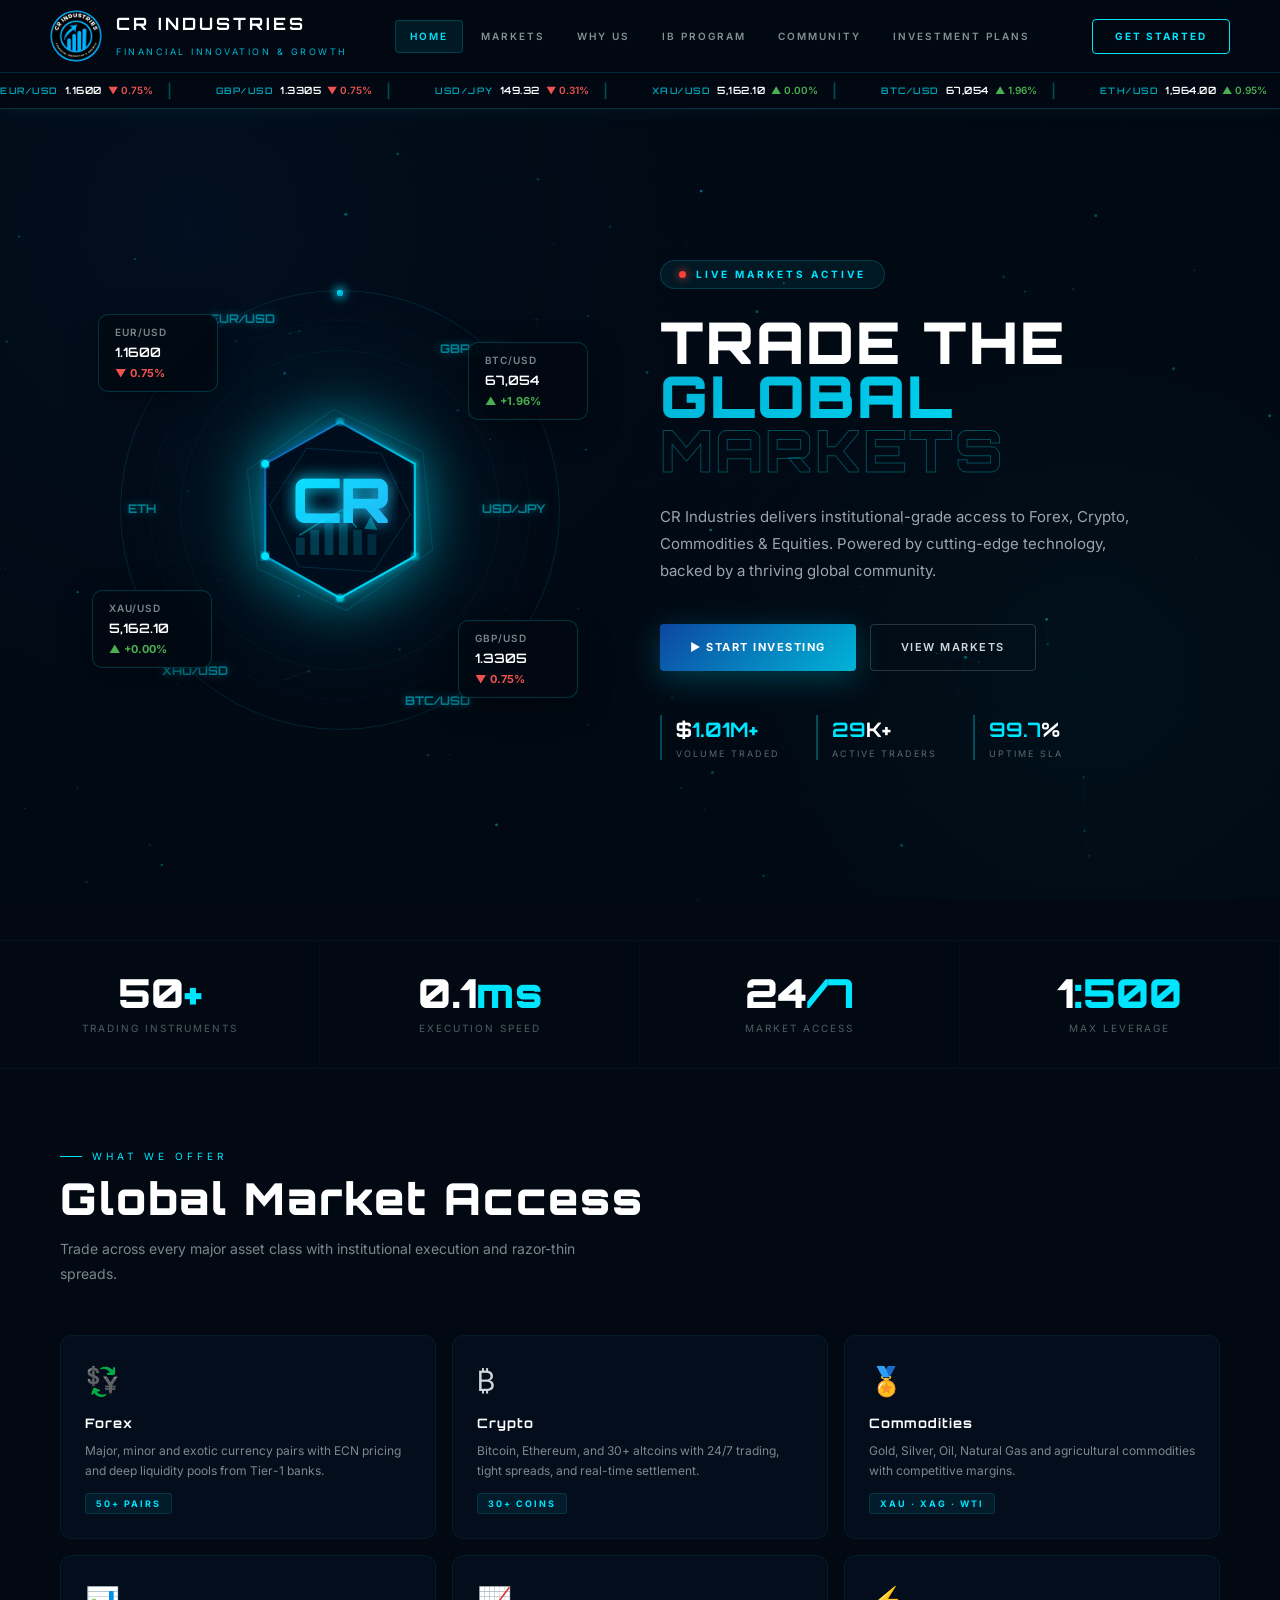
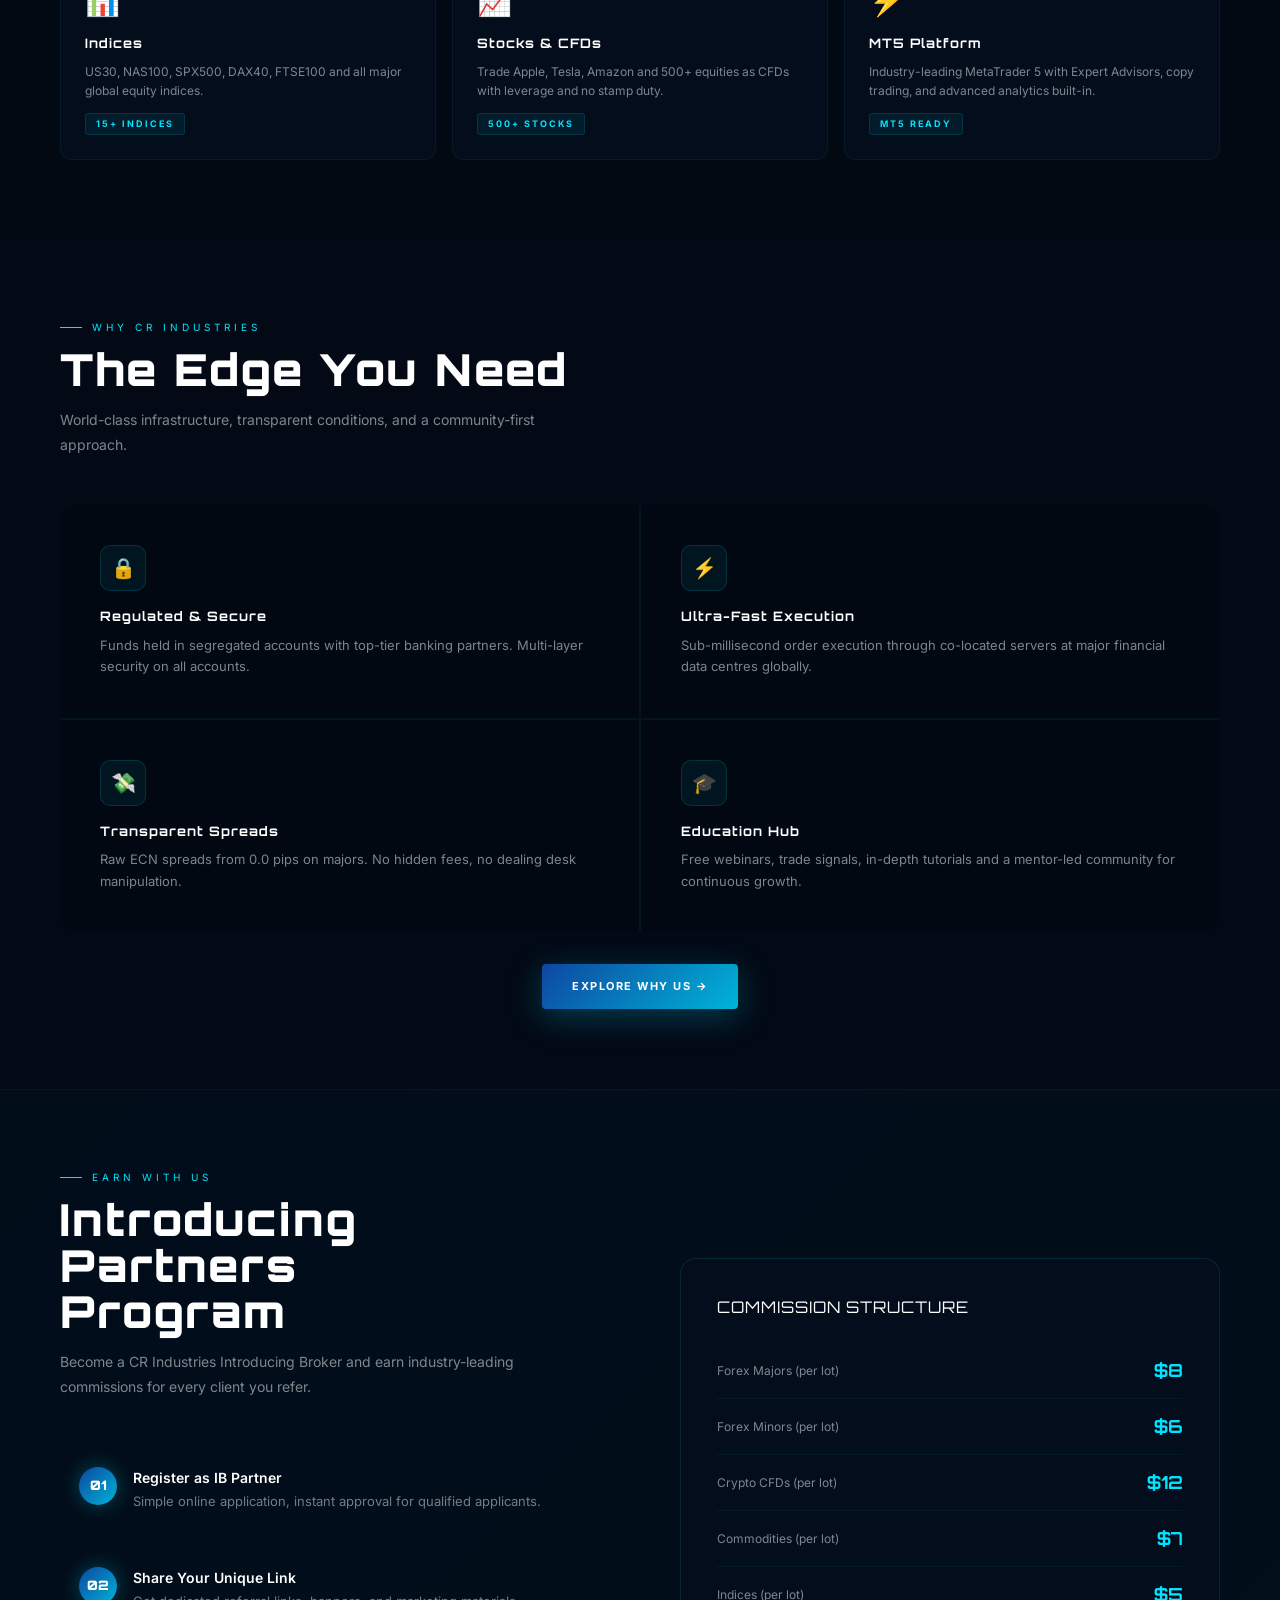
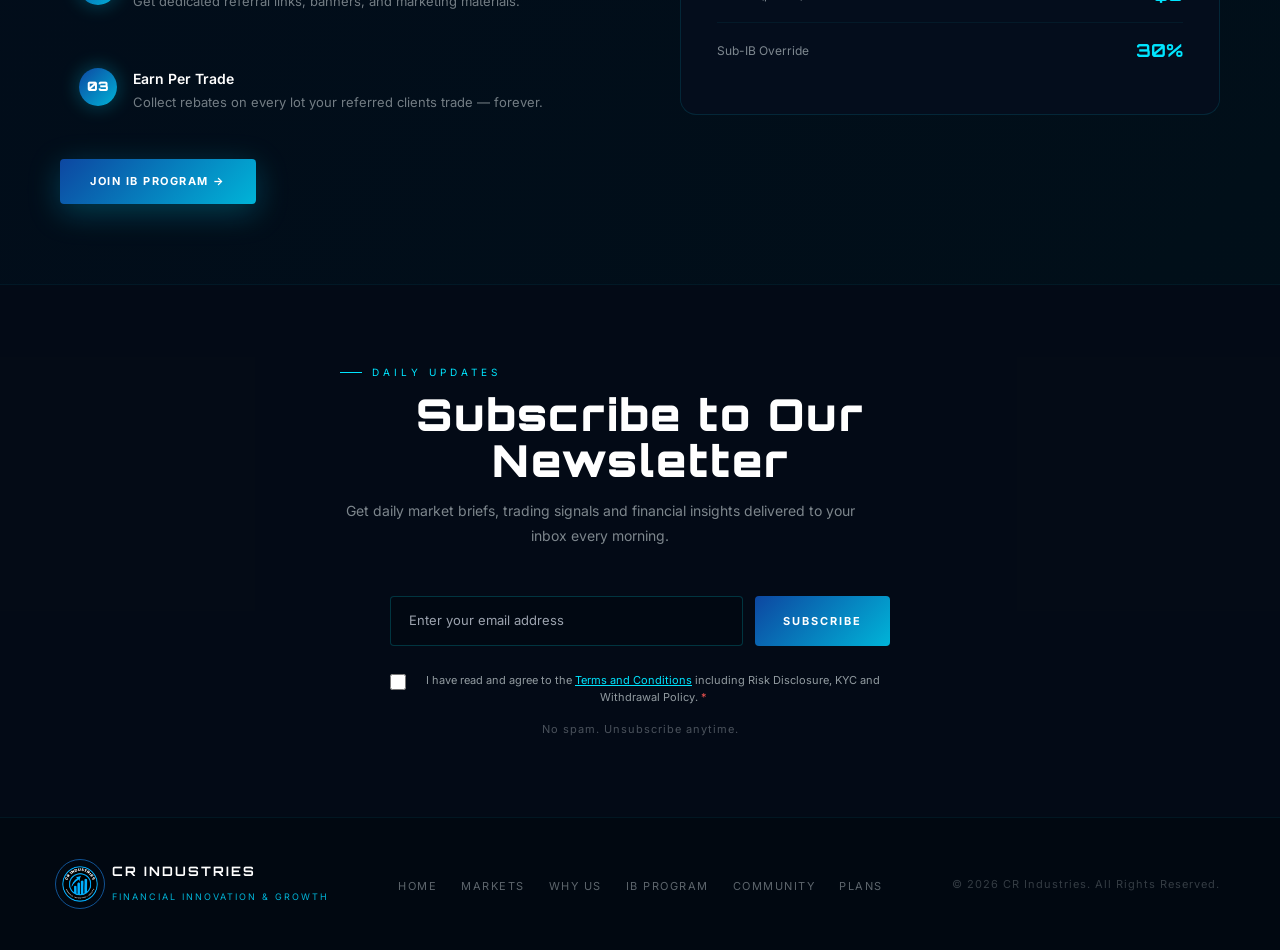
==== index.html @ 7da1025e "Exness-style sidebar: active tab large bold, inactive dimmed" ====
<!DOCTYPE html>
<html lang="en">
<head>
<meta charset="UTF-8">
<meta name="viewport" content="width=device-width, initial-scale=1.0"><meta name="theme-color" content="#020912"><style>body{background:#020912;color:#cfd8dc;font-family:Inter,sans-serif;}nav{position:fixed;top:0;left:0;right:0;z-index:500;background:rgba(2,9,18,.97);border-bottom:1px solid rgba(0,229,255,.15);}
/*v12*/
/* TABS */
.tabs{display:flex;background:var(--s1);border-bottom:1px solid var(--bx);overflow-x:auto;scrollbar-width:none}
.tabs::-webkit-scrollbar{display:none}
.tab{flex-shrink:0;padding:17px 24px;font-size:11px;font-weight:700;letter-spacing:2px;color:var(--t3);cursor:pointer;border:none;background:none;transition:all .25s;border-bottom:2.5px solid transparent;white-space:nowrap}
.tab:hover{color:var(--c)}.tab.on{color:var(--c);border-bottom-color:var(--c);background:rgba(0,229,255,.04)}

/* PANEL */
.panel{display:none}.panel.show{display:flex;flex-direction:column}

/* BODY */
.pbody{
  display:grid;
  grid-template-columns:50% 50%;
  min-height:clamp(340px,42vw,460px);
  background:linear-gradient(115deg,#020912 48%,#021220 100%);
  overflow:hidden;
}

/* LEFT TEXT — no gap, content fills naturally */
.v12fg{
  padding:clamp(24px,3vw,40px) clamp(24px,3.5vw,52px) clamp(14px,1.8vw,22px);
  display:flex;flex-direction:column;
  justify-content:center;
  gap:clamp(8px,1.1vw,13px);
  position:relative;z-index:5;
}
.tag{
  font-size:clamp(9px,1vw,11px);letter-spacing:3.5px;color:var(--c);
  display:flex;align-items:center;gap:10px;
}
.tag::before{content:'';width:26px;height:1px;background:var(--c)}
.v12fg h1{
  font-size:clamp(30px,4.2vw,54px);
  font-weight:700;color:#fff;line-height:1.1;
  letter-spacing:-1px;
}
.v12fg p{
  font-size:clamp(13px,1.3vw,15px);
  color:var(--t2);line-height:1.75;
  max-width:100%;
}
.btns{display:flex;gap:14px;flex-wrap:wrap}
.btn-p{
  padding:clamp(10px,1.2vw,14px) clamp(24px,2.8vw,38px);
  background:var(--c);color:#020912;border:none;border-radius:6px;
  font-weight:700;font-size:clamp(13px,1.2vw,15px);cursor:pointer;
  letter-spacing:.5px;transition:all .22s;
  box-shadow:0 0 30px rgba(0,229,255,.35);
}
.btn-p:hover{background:#33ecff;box-shadow:0 0 55px rgba(0,229,255,.65);transform:translateY(-2px)}
.btn-s{
  padding:clamp(10px,1.2vw,14px) clamp(24px,2.8vw,38px);
  background:transparent;color:rgba(255,255,255,.85);
  border:1.5px solid rgba(255,255,255,.22);border-radius:6px;
  font-size:clamp(13px,1.2vw,15px);cursor:pointer;transition:all .22s;
}
.btn-s:hover{border-color:rgba(255,255,255,.55);color:#fff}

/* RIGHT SCENE */
.scene{
  position:relative;overflow:visible;
  width:100%;height:100%;
}

/* CARD UNITS */
.cu{position:absolute;display:flex;flex-direction:column;align-items:center}

/* FOREX 4-CARD */
.ctop{left:50%;top:8%;transform:translateX(-55%);z-index:5;animation:fTop 4.5s ease-in-out infinite}
.ctop .ci{width:clamp(220px,26vw,370px)}
.cback1{left:2%;top:45%;z-index:3;animation:fA 5.8s ease-in-out infinite .3s}
.cback1 .ci{width:clamp(185px,22vw,310px);opacity:.94}
.cback2{left:42%;top:48%;z-index:2;animation:fB 6.5s ease-in-out infinite .9s}
.cback2 .ci{width:clamp(160px,19vw,270px);opacity:.87}
.cback3{right:0%;top:55%;z-index:1;animation:fC 7s ease-in-out infinite 1.5s}
.cback3 .ci{width:clamp(138px,16.5vw,235px);opacity:.80}

/* 3-CARD */
.c1{left:5%;top:10%;z-index:3;animation:fTop 4.8s ease-in-out infinite .1s}
.c1 .ci{width:clamp(210px,25vw,350px)}
.c2{left:38%;top:40%;z-index:2;animation:fA 6.2s ease-in-out infinite .6s}
.c2 .ci{width:clamp(178px,21vw,298px);opacity:.9}
.c3{right:1%;top:56%;z-index:1;animation:fB 7s ease-in-out infinite 1.2s}
.c3 .ci{width:clamp(150px,18vw,255px);opacity:.82}

/* ANIMATIONS */
@keyframes fTop{
  0%,100%{transform:translateX(-55%) rotate(-5deg) translateY(0)}
  30%{transform:translateX(-55%) rotate(-5deg) translateY(-30px)}
  62%{transform:translateX(-55%) rotate(-5deg) translateY(-42px)}
  80%{transform:translateX(-55%) rotate(-5deg) translateY(-20px)}
}
@keyframes fA{
  0%,100%{transform:rotate(-16deg) translateY(0)}
  38%{transform:rotate(-16deg) translateY(-22px)}
  68%{transform:rotate(-16deg) translateY(-32px)}
}
@keyframes fB{
  0%,100%{transform:rotate(4deg) translateY(0)}
  42%{transform:rotate(4deg) translateY(-18px)}
  72%{transform:rotate(4deg) translateY(-26px)}
}
@keyframes fC{
  0%,100%{transform:rotate(14deg) translateY(-50%)}
  46%{transform:rotate(14deg) translateY(calc(-50% - 15px))}
  76%{transform:rotate(14deg) translateY(calc(-50% - 22px))}
}

/* BOTTOM BAR — ONE clean row */
.fbar{
  display:grid;grid-template-columns:repeat(4,1fr);
  border-top:1px solid var(--bx);
  background:rgba(3,9,20,.97);
}
.fb{
  padding:clamp(10px,1.2vw,15px) clamp(14px,1.8vw,22px);
  border-right:1px solid var(--bx);
  display:flex;align-items:center;gap:12px;
}
.fb:last-child{border-right:none}
.fb em{font-size:clamp(18px,2vw,24px);font-style:normal;opacity:.65}
.fb small{display:block;font-size:clamp(8px,.9vw,11px);color:var(--t3);letter-spacing:.5px;margin-bottom:3px;text-transform:uppercase;font-style:normal}
.fb strong{display:block;font-size:clamp(12px,1.3vw,16px);font-weight:700;color:#fff}

/* RESPONSIVE */
@media(max-width:960px){
  .pbody{grid-template-columns:1fr;min-height:auto}
  .v12fg{padding:30px 24px 24px}
  .scene{min-height:340px}
  .fbar{grid-template-columns:repeat(2,1fr)}
  .fb:nth-child(2){border-right:none}
  .fb:nth-child(3){border-top:1px solid var(--bx)}
  .ctop .ci{width:clamp(160px,38vw,240px)}
  .cback1 .ci{width:clamp(135px,32vw,200px)}
  .cback2 .ci{width:clamp(115px,28vw,172px)}
  .cback3 .ci{width:clamp(98px,24vw,148px)}
  .c1 .ci{width:clamp(155px,36vw,225px)}
  .c2 .ci{width:clamp(130px,30vw,190px)}
  .c3 .ci{width:clamp(110px,26vw,160px)}
}
@media(max-width:580px){
  .tab{padding:12px 14px;font-size:9.5px;letter-spacing:1.5px}
  .pbody{grid-template-columns:1fr}
  .scene{min-height:260px}
  .btns{flex-direction:column;gap:10px;max-width:280px}
}
</style>
<title>CR Industries | Financial Innovation & Growth</title>
<link rel="stylesheet" href="output.css"><link rel="icon" href="logo.png">
<link rel="preconnect" href="https://fonts.googleapis.com"><link rel="preconnect" href="https://fonts.gstatic.com" crossorigin><link rel="stylesheet" href="https://fonts.googleapis.com/css2?family=Orbitron:wght@400;700;900&family=Inter:wght@400;500;600&display=swap">
<script defer src="https://cdn.vercel-insights.com/v1/script.js"></script>
<style>
:root{--navy:#020912;--blue:#0d47a1;--cyan:#00b4d8;--accent:#00e5ff;--silver:#cfd8dc;--white:#fff;--green:#4caf50;--red:#ef5350;--c:#00e5ff;--bg:#020912;--s1:#030c1b;--t2:rgba(207,216,220,.8);--t3:rgba(207,216,220,.38);--bx:rgba(0,229,255,.1);}
*{margin:0;padding:0;box-sizing:border-box;}html{scroll-behavior:smooth;}
body{font-family:'Inter',sans-serif;background:var(--navy);color:var(--silver);overflow-x:hidden;font-display:swap;}
#bg-canvas{position:fixed;inset:0;z-index:0;pointer-events:none;}

/* ── NAV ── */
nav{position:fixed;top:0;left:0;right:0;z-index:500;display:flex;align-items:center;justify-content:space-between;padding:10px 50px;background:rgba(2,9,18,.97);border-bottom:1px solid rgba(0,229,255,.15);}
.nav-brand{display:flex;align-items:center;gap:14px;text-decoration:none;}
.nav-logo-img{width:28px;height:28px;object-fit:contain;filter:drop-shadow(0 0 18px rgba(0,229,255,.8));border-radius:50%;border:1px solid rgba(0,229,255,.2);}
.brand-text .name{font-family:'Orbitron',monospace;font-size:17px;font-weight:700;letter-spacing:3px;color:var(--white);display:block;}
.brand-text .sub{font-size:9px;letter-spacing:2.5px;color:var(--cyan);text-transform:uppercase;}
.nav-tabs{display:flex;gap:4px;list-style:none;align-items:center;}
.nav-tabs li a,.nav-tabs li button{text-decoration:none;color:rgba(207,216,220,.65);font-size:10px;font-weight:600;letter-spacing:2px;text-transform:uppercase;transition:all .3s;padding:8px 14px;border-radius:4px;border:none;background:transparent;cursor:pointer;font-family:'Inter',sans-serif;}
.nav-tabs li a:hover,.nav-tabs li button:hover{color:var(--accent);background:rgba(0,229,255,.06);}
.nav-tabs li a.active,.nav-tabs li button.active{color:var(--accent);background:rgba(0,229,255,.08);border:1px solid rgba(0,229,255,.2);}
.nav-cta{background:transparent;border:1px solid var(--accent);color:var(--accent);padding:9px 22px;border-radius:4px;font-size:10px;font-weight:700;letter-spacing:2px;text-transform:uppercase;cursor:pointer;transition:all .3s;font-family:'Inter',sans-serif;}
.nav-cta:hover{background:var(--accent);color:var(--navy);box-shadow:0 0 30px rgba(0,229,255,.4);}

/* ── TICKER ── */
.ticker{position:fixed;top:72px;left:0;right:0;z-index:499;background:rgba(2,9,18,.99);border-top:1px solid rgba(0,229,255,.2);border-bottom:1px solid rgba(0,229,255,.2);padding:7px 0;overflow:hidden;box-shadow:0 4px 20px rgba(0,229,255,.05);}
.ttrack{display:flex;gap:36px;width:max-content;animation:scrolll 40s linear infinite;}
@keyframes scrolll{0%{transform:translateX(0);}100%{transform:translateX(-50%);}}
.ti{display:flex;align-items:center;gap:6px;font-size:10px;font-weight:600;white-space:nowrap;}
.tp{font-family:'Orbitron',monospace;font-size:9px;letter-spacing:1.5px;color:rgba(0,229,255,.7);}
.tv{color:var(--white);font-family:'Orbitron',monospace;font-size:10px;letter-spacing:.5px;}
.tup{color:#4caf50;}.tdn{color:#ef5350;}.tsep{color:rgba(0,229,255,.3);margin:0 8px;font-size:14px;}

/* ── PAGES ── */
.page{display:none;position:relative;z-index:1;min-height:100vh;padding-top:130px;}
.page.active{display:block;}

/* ── HOME PAGE ── */
.hero{display:grid;grid-template-columns:1fr 1fr;align-items:center;padding:30px 60px 80px;gap:40px;min-height:90vh;}
.hero-symbol{display:flex;justify-content:center;align-items:center;position:relative;}
.cr-wrap{position:relative;width:440px;height:440px;display:flex;align-items:center;justify-content:center;}
.cr-ring{position:absolute;border-radius:50%;border:1px solid rgba(0,229,255,.12);}
.r1{inset:0;animation:spin-cw 25s linear infinite;}
.r2{inset:30px;border-style:dashed;border-color:rgba(0,180,216,.08);animation:spin-ccw 18s linear infinite;}
.r3{inset:60px;animation:spin-cw 32s linear infinite;border-color:rgba(0,229,255,.05);}
@keyframes spin-cw{from{transform:rotate(0)}to{transform:rotate(360deg)}}
@keyframes spin-ccw{from{transform:rotate(0)}to{transform:rotate(-360deg)}}
.od{position:absolute;width:440px;height:440px;top:50%;left:50%;margin:-220px 0 0 -220px;}
.od::after{content:'';position:absolute;width:6px;height:6px;border-radius:50%;background:var(--accent);box-shadow:0 0 10px var(--accent),0 0 20px rgba(0,229,255,.5);top:0;left:50%;margin-left:-3px;}
.od1{animation:spin-cw 8s linear infinite;}
.od2{animation:spin-ccw 12s linear infinite;}.od2::after{background:var(--cyan);}
.od3{animation:spin-cw 16s linear infinite 2s;}.od3::after{width:4px;height:4px;opacity:.5;}
.cf{position:absolute;z-index:5;font-family:'Orbitron',monospace;font-size:12px;font-weight:700;color:rgba(0,229,255,.5);text-shadow:0 0 10px rgba(0,229,255,.4);}
.cf1{top:20px;left:90px;animation:fly 4s ease-in-out infinite 0s;}
.cf2{top:50px;right:55px;animation:fly 4s ease-in-out infinite .7s;}
.cf3{bottom:50px;left:42px;animation:fly 4s ease-in-out infinite 1.4s;}
.cf4{bottom:20px;right:90px;animation:fly 4s ease-in-out infinite 2.1s;}
.cf5{top:50%;left:8px;margin-top:-10px;animation:fly 4s ease-in-out infinite 2.8s;}
.cf6{top:50%;right:14px;margin-top:-10px;animation:fly 4s ease-in-out infinite 3.5s;}
@keyframes fly{0%,100%{transform:translateY(0);opacity:.5;}50%{transform:translateY(-12px);opacity:1;}}
.pc{position:absolute;z-index:8;background:rgba(2,9,18,.92);border:1px solid rgba(0,229,255,.2);border-radius:10px;padding:10px 16px;backdrop-filter:blur(14px);font-size:12px;font-weight:600;box-shadow:0 8px 32px rgba(0,0,0,.4);min-width:120px;}
.pc1{top:24px;left:-22px;animation:fly 5s ease-in-out infinite 0s;}
.pc2{top:52px;right:-28px;animation:fly 5s ease-in-out infinite 1s;}
.pc3{bottom:62px;left:-28px;animation:fly 5s ease-in-out infinite 2s;}
.pc4{bottom:32px;right:-18px;animation:fly 5s ease-in-out infinite 3s;}
.pc-pair{color:rgba(207,216,220,.6);font-size:10px;letter-spacing:1px;margin-bottom:3px;}
.pc-val{color:var(--white);font-family:'Orbitron',monospace;font-size:13px;}
.pc-chg{font-size:11px;font-weight:700;margin-top:2px;}
.up{color:#4caf50;}.dn{color:#ef5350;}
@keyframes flash-g{0%,100%{background:transparent;}40%{background:rgba(76,175,80,.15);}}
@keyframes flash-r{0%,100%{background:transparent;}40%{background:rgba(239,83,80,.12);}}
.fg{animation:flash-g .5s ease;}.fr{animation:flash-r .5s ease;}
.cr-hex{position:relative;z-index:10;width:220px;height:220px;}
.cr-hex svg{width:220px;height:220px;filter:drop-shadow(0 0 28px rgba(0,229,255,.55)) drop-shadow(0 0 60px rgba(0,180,216,.3));}
.hero-text{}
.eyebrow{display:inline-flex;align-items:center;gap:10px;background:rgba(0,229,255,.07);border:1px solid rgba(0,229,255,.18);border-radius:50px;padding:6px 18px;font-size:10px;font-weight:700;letter-spacing:3px;text-transform:uppercase;color:var(--accent);margin-bottom:26px;}
.ldot{width:7px;height:7px;border-radius:50%;background:#f44336;box-shadow:0 0 8px #f44336;animation:blink 1.4s ease-in-out infinite;}
@keyframes blink{0%,100%{opacity:1;}50%{opacity:.2;}}
h1.htitle{font-family:'Orbitron',monospace;font-size:clamp(38px,4.5vw,72px);font-weight:900;line-height:.94;letter-spacing:2px;margin-bottom:26px;}
.ht1{display:block;color:var(--white);}
.ht2{display:block;background:linear-gradient(135deg,var(--cyan),var(--accent));-webkit-background-clip:text;-webkit-text-fill-color:transparent;background-clip:text;}
.ht3{display:block;color:transparent;-webkit-text-stroke:1px rgba(0,229,255,.3);}
.hdesc{font-size:15px;line-height:1.8;color:rgba(207,216,220,.75);max-width:480px;margin-bottom:40px;}
.hbtns{display:flex;gap:14px;flex-wrap:wrap;}
.btnp{display:inline-flex;align-items:center;gap:8px;background:linear-gradient(135deg,var(--blue),var(--cyan));color:var(--white);padding:14px 30px;border-radius:4px;text-decoration:none;font-weight:700;font-size:11px;letter-spacing:1.5px;text-transform:uppercase;transition:all .3s;box-shadow:0 8px 32px rgba(0,180,216,.3);cursor:pointer;border:none;font-family:'Inter',sans-serif;}
.btnp:hover{transform:translateY(-2px);box-shadow:0 16px 48px rgba(0,229,255,.4);}
.btno{display:inline-flex;align-items:center;gap:8px;background:transparent;color:var(--silver);padding:14px 30px;border-radius:4px;text-decoration:none;font-weight:600;font-size:11px;letter-spacing:1.5px;text-transform:uppercase;border:1px solid rgba(207,216,220,.2);transition:all .3s;cursor:pointer;font-family:'Inter',sans-serif;}
.btno:hover{border-color:var(--accent);color:var(--accent);}
.hmstats{display:flex;gap:36px;margin-top:44px;}
.hms{border-left:2px solid rgba(0,229,255,.3);padding-left:14px;}
.hmsn{font-family:'Orbitron',monospace;font-size:20px;font-weight:700;color:var(--white);}
.hmsn span{color:var(--accent);}
.hmsl{font-size:9px;letter-spacing:2px;color:rgba(207,216,220,.45);text-transform:uppercase;margin-top:2px;}

/* ── STATS BAND ── */
.sband{position:relative;z-index:1;display:grid;grid-template-columns:repeat(4,1fr);border-bottom:1px solid rgba(0,229,255,.05);border-top:1px solid rgba(0,229,255,.05);}
.sc{padding:32px;text-align:center;border-right:1px solid rgba(0,229,255,.04);transition:background .4s;position:relative;overflow:hidden;}
.sc::after{content:'';position:absolute;bottom:0;left:0;right:0;height:2px;background:linear-gradient(90deg,transparent,var(--accent),transparent);transform:scaleX(0);transition:transform .4s;}
.sc:hover{background:rgba(0,229,255,.03);}.sc:hover::after{transform:scaleX(1);}
.sn{font-family:'Orbitron',monospace;font-size:40px;font-weight:900;color:var(--white);line-height:1;}
.sn em{color:var(--accent);font-style:normal;}
.sl{font-size:10px;letter-spacing:2px;text-transform:uppercase;color:rgba(207,216,220,.4);margin-top:8px;}

/* ── SECTION SHARED ── */
.sec{position:relative;z-index:1;padding:80px 60px;}
.sec-alt{background:rgba(5,12,25,.7);}
.stag{font-size:10px;letter-spacing:4px;text-transform:uppercase;color:var(--accent);margin-bottom:12px;display:flex;align-items:center;gap:10px;}
.stag::before{content:'';width:22px;height:1px;background:var(--accent);}
.stitle{font-family:'Orbitron',monospace;font-size:clamp(26px,3.5vw,44px);font-weight:900;color:var(--white);letter-spacing:2px;margin-bottom:14px;line-height:1.05;}
.ssub{font-size:14px;line-height:1.8;color:rgba(207,216,220,.6);max-width:520px;margin-bottom:48px;}

/* ── MARKETS MINI CARDS (home) ── */
.mgrid{display:grid;grid-template-columns:repeat(3,1fr);gap:16px;}
.mcard{background:rgba(5,15,30,.8);border:1px solid rgba(0,229,255,.07);border-radius:12px;padding:24px;transition:all .4s;position:relative;overflow:hidden;}
.mcard::before{content:'';position:absolute;inset:0;background:radial-gradient(circle at 50% 0%,rgba(0,229,255,.05),transparent 60%);opacity:0;transition:opacity .4s;}
.mcard::after{content:'';position:absolute;top:0;left:0;right:0;height:1px;background:linear-gradient(90deg,transparent,var(--accent),transparent);opacity:0;transition:opacity .4s;}
.mcard:hover{border-color:rgba(0,229,255,.2);transform:translateY(-6px);box-shadow:0 24px 60px rgba(0,0,0,.5);}.mcard:hover::before,.mcard:hover::after{opacity:1;}
.mico{font-size:28px;margin-bottom:12px;display:block;}
.mcard h3{font-family:'Orbitron',monospace;font-size:13px;font-weight:700;color:var(--white);margin-bottom:8px;letter-spacing:1px;}
.mcard p{font-size:12px;color:rgba(207,216,220,.6);line-height:1.65;}
.mpill{display:inline-block;margin-top:12px;padding:3px 10px;border-radius:3px;background:rgba(0,229,255,.07);color:var(--accent);font-size:9px;font-weight:700;letter-spacing:2px;text-transform:uppercase;border:1px solid rgba(0,229,255,.12);}

/* ── WHY US ── */
.wgrid{display:grid;grid-template-columns:1fr 1fr;gap:2px;background:rgba(0,229,255,.04);border-radius:16px;overflow:hidden;}
.wc{background:rgba(2,9,18,.98);padding:40px;transition:background .3s;}
.wc:hover{background:rgba(5,15,30,.98);}
.wico{width:46px;height:46px;border-radius:10px;margin-bottom:16px;background:rgba(0,229,255,.06);border:1px solid rgba(0,229,255,.14);display:flex;align-items:center;justify-content:center;font-size:20px;transition:all .3s;}
.wc:hover .wico{background:rgba(0,229,255,.12);border-color:rgba(0,229,255,.3);}
.wc h3{font-family:'Orbitron',monospace;font-size:13px;font-weight:700;color:var(--white);margin-bottom:8px;letter-spacing:1px;}
.wc p{font-size:13px;color:rgba(207,216,220,.6);line-height:1.65;}

/* ── IB ── */
.ibsec{position:relative;z-index:1;padding:80px 60px;background:linear-gradient(135deg,rgba(13,71,161,.06),rgba(0,229,255,.03));border-top:1px solid rgba(0,229,255,.05);border-bottom:1px solid rgba(0,229,255,.05);}
.ibinner{display:grid;grid-template-columns:1fr 1fr;gap:80px;align-items:center;}
.ibsteps{display:flex;flex-direction:column;gap:18px;}
.ibstep{display:flex;gap:16px;align-items:flex-start;padding:18px;border-radius:10px;border:1px solid transparent;transition:all .3s;}
.ibstep:hover{background:rgba(0,229,255,.03);border-color:rgba(0,229,255,.1);}
.snum{width:38px;height:38px;border-radius:50%;flex-shrink:0;background:linear-gradient(135deg,var(--blue),var(--cyan));display:flex;align-items:center;justify-content:center;font-family:'Orbitron',monospace;font-size:13px;font-weight:900;color:var(--white);box-shadow:0 0 20px rgba(0,229,255,.3);}
.ibstep h4{font-size:14px;font-weight:600;color:var(--white);margin-bottom:4px;}
.ibstep p{font-size:13px;color:rgba(207,216,220,.55);line-height:1.5;}
.ib-right{}
.ib-earn{background:rgba(5,15,30,.9);border:1px solid rgba(0,229,255,.12);border-radius:16px;padding:36px;}
.ib-earn h3{font-family:'Orbitron',monospace;font-size:16px;color:var(--white);margin-bottom:24px;letter-spacing:1px;}
.ib-tier{display:flex;justify-content:space-between;align-items:center;padding:14px 0;border-bottom:1px solid rgba(0,229,255,.06);}
.ib-tier:last-child{border:none;}
.ib-tier-label{font-size:12px;color:rgba(207,216,220,.6);}
.ib-tier-val{font-family:'Orbitron',monospace;font-size:18px;font-weight:700;color:var(--accent);}
.ib-cta-block{margin-top:24px;text-align:center;}

/* ── COMMUNITY ── */
.socgrid{display:flex;flex-wrap:wrap;justify-content:center;gap:14px;max-width:840px;margin:0 auto;}
.socc{background:rgba(5,15,30,.8);border:1px solid rgba(0,229,255,.07);border-radius:12px;padding:24px 32px;display:flex;align-items:center;gap:14px;transition:all .3s;text-decoration:none;min-width:200px;}
.socc:hover{border-color:rgba(0,229,255,.25);transform:translateY(-4px);box-shadow:0 20px 50px rgba(0,0,0,.4);}
.socc-ico{font-size:28px;}
.socc-info .socc-name{font-family:'Orbitron',monospace;font-size:13px;font-weight:700;color:var(--white);margin-bottom:4px;letter-spacing:1px;}
.socc-info .socc-count{font-size:11px;color:rgba(207,216,220,.5);}

/* ── INVESTMENT PLANS ── */
.plans-grid{display:grid;grid-template-columns:repeat(3,1fr);gap:20px;max-width:1100px;margin:0 auto;}
.plan-card{background:rgba(5,15,30,.8);border:1px solid rgba(0,229,255,.08);border-radius:16px;padding:36px 28px;text-align:center;position:relative;transition:all .4s;overflow:hidden;}
.plan-card::before{content:'';position:absolute;top:0;left:0;right:0;height:2px;background:linear-gradient(90deg,transparent,var(--accent),transparent);opacity:0;transition:opacity .4s;}
.plan-card:hover{border-color:rgba(0,229,255,.22);transform:translateY(-8px);box-shadow:0 28px 70px rgba(0,0,0,.5);}.plan-card:hover::before{opacity:1;}
.plan-card.featured{border-color:rgba(0,229,255,.3);background:rgba(0,50,80,.3);}
.plan-card.featured::before{opacity:1;background:linear-gradient(90deg,transparent,var(--cyan),transparent);}
.plan-badge{position:absolute;top:-1px;right:20px;background:linear-gradient(135deg,var(--blue),var(--cyan));color:var(--white);font-size:9px;font-weight:700;letter-spacing:2px;text-transform:uppercase;padding:5px 14px;border-radius:0 0 8px 8px;}
.plan-icon{font-size:36px;margin-bottom:16px;display:block;}
.plan-name{font-family:'Orbitron',monospace;font-size:18px;font-weight:900;color:var(--white);margin-bottom:6px;letter-spacing:2px;}
.plan-min{font-size:11px;letter-spacing:2px;color:rgba(207,216,220,.45);text-transform:uppercase;margin-bottom:24px;}
.plan-roi{font-family:'Orbitron',monospace;font-size:46px;font-weight:900;color:var(--accent);line-height:1;}
.plan-roi-sub{font-size:11px;color:rgba(207,216,220,.45);letter-spacing:1px;margin-bottom:24px;margin-top:4px;}
.plan-features{list-style:none;text-align:left;margin-bottom:28px;display:flex;flex-direction:column;gap:10px;}
.plan-features li{font-size:12px;color:rgba(207,216,220,.7);display:flex;align-items:center;gap:8px;}
.plan-features li::before{content:'✓';color:var(--accent);font-weight:700;font-size:14px;flex-shrink:0;}
.plan-btn{width:100%;padding:13px;border-radius:4px;font-size:11px;font-weight:700;letter-spacing:2px;text-transform:uppercase;cursor:pointer;transition:all .3s;font-family:'Inter',sans-serif;border:1px solid rgba(0,229,255,.3);background:transparent;color:var(--accent);}
.plan-btn:hover,.plan-card.featured .plan-btn{background:linear-gradient(135deg,var(--blue),var(--cyan));color:var(--white);border-color:transparent;box-shadow:0 8px 28px rgba(0,229,255,.3);}

/* ── MARKETS PAGE ── */
.markets-page{padding:30px 40px 60px;}
.markets-header{margin-bottom:30px;}
.tv-grid{display:grid;grid-template-columns:1fr;gap:20px;margin-bottom:28px;}
.tv-widget-wrap{background:rgba(5,15,30,.9);border:1px solid rgba(0,229,255,.1);border-radius:12px;overflow:hidden;}
.tv-widget-wrap iframe{display:block;}
.market-table-wrap{background:rgba(5,15,30,.9);border:1px solid rgba(0,229,255,.1);border-radius:12px;overflow:hidden;width:100%;}
.mt-header{padding:22px 28px;border-bottom:1px solid rgba(0,229,255,.1);display:flex;align-items:center;justify-content:space-between;background:rgba(0,229,255,.02);}
.mt-header h3{font-family:'Orbitron',monospace;font-size:16px;letter-spacing:2px;color:var(--white);}
.mt-live{display:flex;align-items:center;gap:6px;font-size:10px;color:var(--accent);letter-spacing:1px;}
.mt-live-dot{width:6px;height:6px;border-radius:50%;background:#4caf50;box-shadow:0 0 6px #4caf50;animation:blink 1.4s infinite;}
.market-table{width:100%;border-collapse:collapse;}
.market-table th{font-size:11px;letter-spacing:2px;text-transform:uppercase;color:rgba(207,216,220,.4);padding:16px 28px;text-align:left;border-bottom:1px solid rgba(0,229,255,.07);font-weight:700;}
.market-table td{padding:18px 28px;font-size:15px;border-bottom:1px solid rgba(0,229,255,.04);}
.market-table tr:last-child td{border:none;}
.market-table tr:hover td{background:rgba(0,229,255,.03);}
.mts-pair{font-family:'Orbitron',monospace;font-size:13px;color:var(--white);letter-spacing:2px;font-weight:700;}
.mts-price{font-family:'Orbitron',monospace;font-size:17px;color:var(--white);font-weight:700;}
.mts-chg{font-size:15px;font-weight:700;padding:4px 12px;border-radius:4px;}
.mts-chg.up{color:#4caf50;background:rgba(76,175,80,.08);}.mts-chg.dn{color:#ef5350;background:rgba(239,83,80,.08);}
.tv-bottom-row{display:grid;grid-template-columns:1fr 1fr;gap:20px;}

/* ── WHY US PAGE ── */
.whyus-hero{background:linear-gradient(135deg,rgba(13,71,161,.12),rgba(0,229,255,.04));padding:70px 60px;text-align:center;border-bottom:1px solid rgba(0,229,255,.06);}
.why-cards-grid{display:grid;grid-template-columns:repeat(3,1fr);gap:20px;padding:60px;}
.why-card{background:rgba(5,15,30,.8);border:1px solid rgba(0,229,255,.08);border-radius:14px;padding:36px 28px;text-align:center;transition:all .4s;}
.why-card:hover{border-color:rgba(0,229,255,.2);transform:translateY(-6px);box-shadow:0 24px 60px rgba(0,0,0,.5);}
.why-ico{width:60px;height:60px;border-radius:14px;background:rgba(0,229,255,.07);border:1px solid rgba(0,229,255,.15);display:flex;align-items:center;justify-content:center;font-size:26px;margin:0 auto 20px;transition:all .4s;}
.why-card:hover .why-ico{background:rgba(0,229,255,.13);border-color:rgba(0,229,255,.35);box-shadow:0 0 30px rgba(0,229,255,.15);}
.why-card h3{font-family:'Orbitron',monospace;font-size:13px;font-weight:700;color:var(--white);margin-bottom:12px;letter-spacing:1px;}
.why-card p{font-size:13px;color:rgba(207,216,220,.6);line-height:1.7;}
.why-stats-row{display:grid;grid-template-columns:repeat(4,1fr);gap:1px;background:rgba(0,229,255,.04);margin:0 60px 60px;border-radius:12px;overflow:hidden;}
.why-stat{background:rgba(5,15,30,.95);padding:36px;text-align:center;}
.why-stat-num{font-family:'Orbitron',monospace;font-size:36px;font-weight:900;color:var(--accent);}
.why-stat-label{font-size:10px;letter-spacing:2px;text-transform:uppercase;color:rgba(207,216,220,.4);margin-top:6px;}

/* ── MODAL / OVERLAY ── */
.modal-overlay{position:fixed;inset:0;background:rgba(2,9,18,.88);z-index:999;display:flex;align-items:center;justify-content:center;backdrop-filter:blur(10px);opacity:0;pointer-events:none;transition:opacity .3s;}
.modal-overlay.open{opacity:1;pointer-events:all;}
.modal{background:rgba(5,15,30,.98);border:1px solid rgba(0,229,255,.15);border-radius:16px;padding:48px;max-width:480px;width:90%;position:relative;}
.modal-close{position:absolute;top:16px;right:20px;background:none;border:none;color:rgba(207,216,220,.4);font-size:22px;cursor:pointer;transition:color .3s;}
.modal-close:hover{color:var(--accent);}
.modal h2{font-family:'Orbitron',monospace;font-size:20px;color:var(--white);margin-bottom:6px;letter-spacing:2px;}
.modal-sub{font-size:12px;color:rgba(207,216,220,.5);margin-bottom:28px;letter-spacing:1px;}
.form-group{margin-bottom:18px;}
.form-group label{font-size:11px;letter-spacing:1.5px;text-transform:uppercase;color:rgba(207,216,220,.5);display:block;margin-bottom:6px;}
.form-group input,.form-group select{width:100%;background:rgba(2,9,18,.8);border:1px solid rgba(0,229,255,.12);border-radius:6px;padding:11px 14px;color:var(--white);font-size:13px;font-family:'Inter',sans-serif;transition:border .3s;}
.form-group input:focus,.form-group select:focus{outline:none;border-color:rgba(0,229,255,.35);}
.form-group select option{background:var(--navy);}
.form-submit{width:100%;padding:14px;background:linear-gradient(135deg,var(--blue),var(--cyan));border:none;border-radius:4px;color:var(--white);font-family:'Orbitron',monospace;font-size:12px;font-weight:700;letter-spacing:2px;cursor:pointer;transition:all .3s;}
.form-submit:hover{box-shadow:0 10px 36px rgba(0,229,255,.4);transform:translateY(-1px);}

/* ── FOOTER ── */
footer{position:relative;z-index:1;padding:44px 60px;border-top:1px solid rgba(0,229,255,.07);display:flex;align-items:center;justify-content:space-between;flex-wrap:wrap;gap:20px;background:rgba(2,9,18,.98);}
.fbrand{display:flex;align-items:center;gap:12px;}
.flogo{width:48px;height:48px;object-fit:contain;filter:drop-shadow(0 0 8px rgba(0,229,255,.5));border-radius:50%;}
.fbt .fn{font-family:'Orbitron',monospace;font-size:13px;font-weight:700;letter-spacing:2px;color:#fff;display:block;}
.fbt .fs{font-size:9px;letter-spacing:2px;color:#00b4d8;text-transform:uppercase;}
.flinks{list-style:none;display:flex;gap:24px;flex-wrap:wrap;}
.flinks a{text-decoration:none;font-size:11px;letter-spacing:1.5px;color:rgba(207,216,220,.45);transition:color .3s;text-transform:uppercase;}
.flinks a:hover{color:var(--accent);}
.fcopy{font-size:11px;color:rgba(207,216,220,.25);letter-spacing:1px;}

/* ── REVEAL ── */
.reveal{opacity:0;transform:translateY(24px);transition:opacity .7s,transform .7s;}
.reveal.visible{opacity:1;transform:translateY(0);}

/* ══════════════════════════════════════════════
   RESPONSIVE DESIGN — HAMBURGER MENU
══════════════════════════════════════════════ */
.hamburger{display:none;flex-direction:column;justify-content:center;align-items:center;width:42px;height:42px;cursor:pointer;border:1px solid rgba(0,229,255,.2);border-radius:6px;background:transparent;gap:5px;z-index:600;flex-shrink:0;}
.hamburger span{display:block;width:20px;height:2px;background:var(--accent);border-radius:2px;transition:all .3s;}
.hamburger.open span:nth-child(1){transform:translateY(7px) rotate(45deg);}
.hamburger.open span:nth-child(2){opacity:0;transform:scaleX(0);}
.hamburger.open span:nth-child(3){transform:translateY(-7px) rotate(-45deg);}

/* Mobile nav overlay */
.nav-mobile{display:none;position:fixed;top:0;left:0;right:0;bottom:0;z-index:499;background:rgba(2,9,18,.98);padding:100px 24px 40px;flex-direction:column;gap:12px;overflow-y:auto;}
.nav-mobile.open{display:flex;}
.nav-mobile li{list-style:none;}
.nav-mobile li button{width:100%;text-align:left;color:rgba(207,216,220,.75);font-size:15px;font-weight:600;letter-spacing:2px;text-transform:uppercase;padding:14px 20px;border-radius:6px;border:1px solid rgba(0,229,255,.08);background:rgba(0,229,255,.03);cursor:pointer;transition:all .3s;font-family:'Inter',sans-serif;}
.nav-mobile li button.active,.nav-mobile li button:hover{color:var(--accent);background:rgba(0,229,255,.08);border-color:rgba(0,229,255,.25);}
.nav-mobile .nav-cta-mobile{margin-top:16px;background:linear-gradient(135deg,var(--blue),var(--cyan));border:none;color:var(--white);padding:14px 24px;border-radius:4px;font-size:12px;font-weight:700;letter-spacing:2px;text-transform:uppercase;cursor:pointer;font-family:'Inter',sans-serif;width:100%;}

/* ══════════════════════════════════════════════
   ANDROID TV — Large Screens ≥1440px
══════════════════════════════════════════════ */
@media (min-width:1440px){
  nav{padding:12px 80px;}
  .nav-logo-img{width:80px;height:80px;}
  .brand-text .name{font-size:20px;}
  .brand-text .sub{font-size:11px;}
  .nav-tabs li a,.nav-tabs li button{font-size:11px;padding:10px 16px;}
  .nav-cta{font-size:11px;padding:10px 26px;}
  .hero{padding:40px 100px 100px;gap:60px;}
  .cr-wrap{width:520px;height:520px;}
  .od{width:520px;height:520px;margin:-260px 0 0 -260px;}
  .cr-hex{width:260px;height:260px;}
  .cr-hex svg{width:260px;height:260px;}
  .sec{padding:100px 100px;}
  .ibsec{padding:100px 100px;}
  h1.htitle{font-size:clamp(48px,4vw,80px);}
  .stitle{font-size:clamp(32px,3vw,52px);}
  .sn{font-size:52px;}
  .mgrid{grid-template-columns:repeat(3,1fr);gap:24px;}
  .plans-grid{gap:28px;max-width:1400px;}
  .plan-roi{font-size:56px;}
  .markets-page{padding:40px 80px 80px;}
  .market-table td{font-size:17px;padding:20px 32px;}
  .market-table th{padding:18px 32px;}
  .why-cards-grid{grid-template-columns:repeat(3,1fr);gap:28px;padding:80px 100px;}
  footer{padding:60px 100px;}
  .sband{grid-template-columns:repeat(4,1fr);}
}

/* ══════════════════════════════════════════════
   TABLET — 768px to 1023px
══════════════════════════════════════════════ */
@media (max-width:1023px){
  /* Nav */
  .nav-tabs{display:none;}
  .nav-cta{display:none;}
  .hamburger{display:flex;}
  nav{padding:10px 24px;}
  .ticker{top:93px;}

  /* Hero */
  .hero{grid-template-columns:1fr;padding:24px 40px 60px;min-height:auto;gap:40px;}
  .hero-symbol{order:2;}
  .hero-text{order:1;}
  .cr-wrap{width:340px;height:340px;}
  .od{width:340px;height:340px;margin:-170px 0 0 -170px;}
  .cr-hex{width:170px;height:170px;}
  .cr-hex svg{width:170px;height:170px;}
  .pc1{top:14px;left:-10px;}
  .pc2{top:40px;right:-14px;}
  .pc3{bottom:48px;left:-14px;}
  .pc4{bottom:20px;right:-8px;}
  .hmstats{flex-wrap:wrap;gap:24px;}

  /* Grids */
  .sband{grid-template-columns:repeat(2,1fr);}
  .mgrid{grid-template-columns:repeat(2,1fr);}
  .wgrid{grid-template-columns:1fr;}
  .plans-grid{grid-template-columns:repeat(2,1fr);}
  .why-cards-grid{grid-template-columns:repeat(2,1fr);padding:40px;}
  .why-stats-row{grid-template-columns:repeat(2,1fr);margin:0 40px 40px;}

  /* IB */
  .ibinner{grid-template-columns:1fr;gap:40px;}
  .ibsec{padding:60px 40px;}

  /* Sections */
  .sec{padding:60px 40px;}
  .markets-page{padding:24px 24px 60px;}
  .tv-bottom-row{grid-template-columns:1fr;}
  .whyus-hero{padding:50px 40px;}

  /* Footer */
  footer{padding:40px 40px;flex-direction:column;align-items:flex-start;}
}

/* ══════════════════════════════════════════════
   MOBILE — up to 767px
══════════════════════════════════════════════ */
@media (max-width:767px){
  /* Nav */
  .nav-tabs{display:none;}
  .nav-cta{display:none;}
  .hamburger{display:flex;}
  nav{padding:10px 16px;}
  .nav-logo-img{width:54px;height:54px;}
  .brand-text .name{font-size:13px;letter-spacing:2px;}
  .brand-text .sub{font-size:8px;}
  .ticker{top:73px;}

  /* Pages */
  .page{padding-top:110px;}

  /* Hero */
  .hero{grid-template-columns:1fr;padding:16px 16px 48px;min-height:auto;gap:32px;text-align:center;}
  .hero-symbol{order:2;margin:0 auto;}
  .hero-text{order:1;}
  .cr-wrap{width:260px;height:260px;}
  .od{width:260px;height:260px;margin:-130px 0 0 -130px;}
  .cr-hex{width:130px;height:130px;}
  .cr-hex svg{width:130px;height:130px;}
  .cf1,.cf2,.cf3,.cf4,.cf5,.cf6{display:none;}
  .pc1,.pc2,.pc3,.pc4{min-width:90px;padding:8px 10px;font-size:10px;}
  .pc1{top:8px;left:-10px;}
  .pc2{top:30px;right:-10px;}
  .pc3{bottom:28px;left:-10px;}
  .pc4{bottom:8px;right:-8px;}
  .eyebrow{margin:0 auto 20px;}
  h1.htitle{font-size:clamp(30px,9vw,52px);}
  .hdesc{font-size:13px;margin:0 auto 32px;}
  .hbtns{justify-content:center;}
  .btnp,.btno{padding:12px 20px;font-size:10px;}
  .hmstats{justify-content:center;flex-wrap:wrap;gap:20px;margin-top:32px;}
  .hms{border-left:none;border-top:2px solid rgba(0,229,255,.3);padding-left:0;padding-top:10px;text-align:center;}
  .hmsn{font-size:16px;}

  /* Stats band */
  .sband{grid-template-columns:repeat(2,1fr);}
  .sc{padding:20px 16px;}
  .sn{font-size:28px;}
  .sl{font-size:8px;}

  /* Sections */
  .sec{padding:48px 16px;}
  .stitle{font-size:clamp(22px,6vw,36px);}
  .ssub{font-size:13px;margin-bottom:32px;}

  /* Market cards */
  .mgrid{grid-template-columns:1fr;gap:12px;}
  .mcard{padding:20px;}

  /* Why us */
  .wgrid{grid-template-columns:1fr;}
  .wc{padding:28px 20px;}

  /* IB section */
  .ibsec{padding:48px 16px;}
  .ibinner{grid-template-columns:1fr;gap:32px;}
  .ib-earn{padding:24px 20px;}

  /* Community */
  .socgrid{flex-direction:column;align-items:stretch;}
  .socc{min-width:unset;}

  /* Plans */
  .plans-grid{grid-template-columns:1fr;gap:16px;}
  .sec .plans-grid{max-width:100%;}
  .plan-card{padding:28px 20px;}
  .plan-roi{font-size:36px;}
  .plan-name{font-size:15px;}

  /* Markets page */
  .markets-page{padding:16px 12px 48px;}
  .markets-header{margin-bottom:20px;}
  .stitle{letter-spacing:1px;}
  .market-table{width:100%;}
  .market-table-wrap{overflow-x:auto;}
  .market-table th{padding:12px 14px;font-size:9px;}
  .market-table td{padding:14px 14px;font-size:13px;}
  .mts-pair{font-size:11px;letter-spacing:1px;}
  .mts-price{font-size:14px;}
  .tv-bottom-row{grid-template-columns:1fr;}
  .mt-header{padding:16px 18px;}
  .mt-header h3{font-size:13px;}

  /* Why Us page */
  .whyus-hero{padding:40px 16px;}
  .why-cards-grid{grid-template-columns:1fr;padding:24px 16px;}
  .why-stats-row{grid-template-columns:repeat(2,1fr);margin:0 16px 32px;}

  /* IB page */
  .ibstep{padding:14px;}

  /* Footer */
  footer{padding:32px 16px;flex-direction:column;align-items:flex-start;gap:16px;}
  .flinks{gap:16px;}

  /* Modal */
  .modal{width:94vw;padding:32px 20px;}

  /* Hide bg canvas on very small screens for performance */
  @media (max-width:400px){#bg-canvas{display:none;}}
}

/* ══════════════════════════════════════════════
   SMALL MOBILE — up to 380px
══════════════════════════════════════════════ */
@media (max-width:380px){
  .cr-wrap{width:200px;height:200px;}
  .od{width:200px;height:200px;margin:-100px 0 0 -100px;}
  .cr-hex{width:100px;height:100px;}
  .cr-hex svg{width:100px;height:100px;}
  .pc1,.pc2,.pc3,.pc4{display:none;}
  h1.htitle{font-size:28px;}
  .sn{font-size:24px;}
  .plan-roi{font-size:32px;}
}
@keyframes cr-ring-cw{from{transform:rotate(0deg)}to{transform:rotate(360deg)}}@keyframes cr-ring-ccw{from{transform:rotate(0deg)}to{transform:rotate(-360deg)}}@keyframes cr-glow-breathe{0%,100%{filter:drop-shadow(0 0 10px rgba(30,144,255,.6));transform:scale(1);}50%{filter:drop-shadow(0 0 30px rgba(30,144,255,1));transform:scale(1.06);}}@keyframes cr-glow-breathe-soft{0%,100%{filter:drop-shadow(0 0 6px rgba(30,144,255,.5));transform:scale(1);}50%{filter:drop-shadow(0 0 18px rgba(30,144,255,.85));transform:scale(1.04);}}.cr-nav-logo-wrap{position:relative;width:36px;height:36px;display:flex;align-items:center;justify-content:center;flex-shrink:0;}.cr-nav-logo-wrap::before{display:none;}.cr-nav-logo-wrap::after{display:none;}.cr-nav-logo-orb::after{content:'';position:absolute;width:7px;height:7px;border-radius:50%;background:#1e90ff;box-shadow:0 0 10px #1e90ff,0 0 22px rgba(30,144,255,.55);top:0;left:50%;margin-left:-3.5px;}.cr-nav-logo-img{width:36px;height:36px;object-fit:contain;border-radius:50%;animation:cr-glow-breathe 3s ease-in-out infinite;}.cr-footer-logo-wrap{position:relative;width:40px;height:40px;display:flex;align-items:center;justify-content:center;flex-shrink:0;}.cr-footer-logo-img{width:36px;height:36px;object-fit:contain;border-radius:50%;animation:cr-glow-breathe-soft 3.5s ease-in-out infinite .6s;}@keyframes cr-ring-cw{from{transform:rotate(0deg)}to{transform:rotate(360deg)}}@keyframes cr-ring-ccw{from{transform:rotate(0deg)}to{transform:rotate(-360deg)}}@keyframes cr-glow-breathe{0%,100%{filter:drop-shadow(0 0 10px rgba(30,144,255,.6));transform:scale(1);}50%{filter:drop-shadow(0 0 30px rgba(30,144,255,1));transform:scale(1.06);}}.cr-logo-wrap-nav{position:relative;width:72px;height:72px;display:flex;align-items:center;justify-content:center;flex-shrink:0;}.cr-logo-wrap-nav::before{content:"";position:absolute;inset:-8px;border-radius:50%;border:1.5px solid rgba(30,144,255,.75);animation:cr-ring-cw 8s linear infinite;}.cr-logo-wrap-nav::after{content:"";position:absolute;inset:-16px;border-radius:50%;border:1px dashed rgba(30,144,255,.3);animation:cr-ring-ccw 14s linear infinite;}.cr-logo-orb-nav{position:absolute;width:104px;height:104px;top:50%;left:50%;margin:-52px 0 0 -52px;animation:cr-ring-cw 5s linear infinite;pointer-events:none;}.cr-logo-orb-nav::after{content:"";position:absolute;width:7px;height:7px;border-radius:50%;background:#1e90ff;box-shadow:0 0 10px #1e90ff,0 0 22px rgba(30,144,255,.55);top:0;left:50%;margin-left:-3.5px;}.cr-logo-img-nav{width:72px;height:72px;object-fit:contain;border-radius:50%;animation:cr-glow-breathe 3s ease-in-out infinite;}.cr-logo-wrap-foot{position:relative;width:40px;height:40px;display:flex;align-items:center;justify-content:center;flex-shrink:0;}.cr-logo-wrap-foot::before{content:"";position:absolute;inset:-5px;border-radius:50%;border:1px solid rgba(30,144,255,.6);animation:cr-ring-cw 10s linear infinite;}.cr-logo-img-foot{width:40px;height:40px;object-fit:contain;border-radius:50%;animation:cr-glow-breathe 3.5s ease-in-out infinite;}.cr-nav-logo-wrap{position:relative;width:52px;height:52px;display:flex;align-items:center;justify-content:center;flex-shrink:0;}.cr-nav-logo-orb{position:absolute;width:76px;height:76px;top:50%;left:50%;margin:-38px 0 0 -38px;animation:cr-ring-cw 5s linear infinite;pointer-events:none;}.cr-nav-logo-img{width:52px;height:52px;object-fit:contain;border-radius:50%;animation:cr-glow-breathe 3s ease-in-out infinite;}.cr-nav-name{font-family:Orbitron,monospace;font-weight:900;font-size:14px;color:#fff;letter-spacing:3px;line-height:1.1;display:block;}.cr-nav-sub{font-size:8px;color:#1e90ff;letter-spacing:3px;text-transform:uppercase;display:block;}.cr-footer-logo-wrap{position:relative;width:40px;height:40px;display:flex;align-items:center;justify-content:center;flex-shrink:0;}.cr-footer-logo-wrap::before{content:"";position:absolute;inset:-5px;border-radius:50%;border:1px solid rgba(30,144,255,0.55);animation:cr-ring-cw 10s linear infinite;}.cr-footer-logo-img{width:36px;height:36px;object-fit:contain;border-radius:50%;animation:cr-glow-breathe-soft 3.5s ease-in-out infinite 0.6s;}@keyframes cr-ring-cw{from{transform:rotate(0deg)}to{transform:rotate(360deg)}}@keyframes cr-ring-ccw{from{transform:rotate(0deg)}to{transform:rotate(-360deg)}}@keyframes cr-glow-breathe{0%,100%{filter:drop-shadow(0 0 10px rgba(30,144,255,0.6)) drop-shadow(0 0 4px rgba(30,144,255,0.25));transform:scale(1);}50%{filter:drop-shadow(0 0 30px rgba(30,144,255,1)) drop-shadow(0 0 60px rgba(30,144,255,0.45));transform:scale(1.06);}}@keyframes cr-glow-breathe-soft{0%,100%{filter:drop-shadow(0 0 6px rgba(30,144,255,0.5));transform:scale(1);}50%{filter:drop-shadow(0 0 18px rgba(30,144,255,0.85));transform:scale(1.04);}}.nl-sec{position:relative;z-index:1;padding:80px 60px;background:linear-gradient(135deg,rgba(13,71,161,.06),rgba(0,229,255,.03));border-top:1px solid rgba(0,229,255,.08);}.nl-inner{max-width:620px;margin:0 auto;text-align:center;}.nl-form{display:flex;gap:10px;margin-top:32px;flex-wrap:wrap;justify-content:center;}.nl-input{flex:1;min-width:240px;background:rgba(5,15,30,.9);border:1px solid rgba(0,229,255,.18);border-radius:4px;padding:14px 20px;color:#fff;font-size:13px;font-family:Inter,sans-serif;outline:none;transition:border .3s;}.nl-input::placeholder{color:rgba(207,216,220,.35);}.nl-input:focus{border-color:#00e5ff;}.nl-btn{background:linear-gradient(135deg,#0d47a1,#00e5ff);color:#fff;border:none;padding:14px 28px;border-radius:4px;font-size:10px;font-weight:700;letter-spacing:2px;text-transform:uppercase;cursor:pointer;font-family:Inter,sans-serif;transition:all .3s;white-space:nowrap;}.nl-note{font-size:11px;color:rgba(207,216,220,.35);margin-top:14px;}.nl-success{display:none;background:rgba(76,175,80,.1);border:1px solid rgba(76,175,80,.3);border-radius:8px;padding:16px 24px;color:#4caf50;font-size:13px;font-weight:600;margin-top:20px;}
#page-markets .markets-header{display:none!important}
#page-markets .markets-page{padding:0!important}
#page-markets .markets-page>div{display:flex!important;flex-direction:row!important;border:none!important;border-radius:0!important;min-height:calc(100vh - 130px)!important;overflow:hidden!important}
#page-markets .tabs{display:flex!important;flex-direction:column!important;width:240px!important;min-width:240px!important;flex-shrink:0!important;background:rgba(2,9,18,.98)!important;border-right:1px solid rgba(0,229,255,.08)!important;border-bottom:none!important;padding:48px 0!important;overflow:visible!important;grid-template-columns:unset!important}
#page-markets .tab{padding:20px 32px!important;text-align:left!important;font-size:12px!important;letter-spacing:1.5px!important;border:none!important;border-left:3px solid transparent!important;white-space:nowrap!important;color:rgba(207,216,220,.45)!important;background:transparent!important;transform:none!important;box-shadow:none!important;border-radius:0!important}
#page-markets .tab:hover{color:var(--accent)!important;border-left:3px solid rgba(0,229,255,.4)!important;background:rgba(0,229,255,.04)!important;transform:none!important}
#page-markets .tab.on{color:var(--accent)!important;border-left:3px solid var(--accent)!important;background:rgba(0,229,255,.07)!important;box-shadow:none!important;transform:none!important}
#page-markets .panel.show{flex:1!important;display:flex!important;flex-direction:column!important}
#page-markets .tag{display:none!important}

.page:not(#page-home) ~ * .ticker{display:none}
#page-markets.active ~ .ticker{display:none!important}
body:has(#page-markets.active) .ticker{display:none!important}
#page-markets .markets-header{display:none!important}
#page-markets .stag{display:none!important}
#page-markets .stitle{display:none!important}
#page-markets .ssub{display:none!important}

/* === MARKETS CLEAN === */
#page-markets .markets-header{display:none!important}
#page-markets .stag{display:none!important}
#page-markets .stitle{display:none!important}
#page-markets .ssub{display:none!important}
#page-markets .markets-page{padding:0!important}
#page-markets .markets-page>div{display:flex!important;flex-direction:row!important;border:none!important;border-radius:0!important;min-height:calc(100vh - 130px)!important;overflow:hidden!important}
#page-markets .tabs{display:flex!important;flex-direction:column!important;width:240px!important;min-width:240px!important;flex-shrink:0!important;background:rgba(2,9,18,.98)!important;border-right:1px solid rgba(0,229,255,.08)!important;border-bottom:none!important;padding:48px 0!important;overflow:visible!important;grid-template-columns:unset!important;gap:0!important}
#page-markets .tab{padding:20px 32px!important;text-align:left!important;font-size:12px!important;letter-spacing:1.5px!important;border:none!important;border-left:3px solid transparent!important;white-space:nowrap!important;color:rgba(207,216,220,.45)!important;background:transparent!important;transform:none!important;box-shadow:none!important;border-radius:0!important}
#page-markets .tab:hover{color:var(--accent)!important;border-left:3px solid rgba(0,229,255,.4)!important;background:rgba(0,229,255,.04)!important;transform:none!important}
#page-markets .tab.on{color:var(--accent)!important;border-left:3px solid var(--accent)!important;background:rgba(0,229,255,.07)!important;box-shadow:none!important;transform:none!important}
#page-markets .panel.show{flex:1!important;display:flex!important;flex-direction:column!important}
#page-markets .tag{display:none!important}

#page-markets{padding-top:0!important}
#page-markets .markets-header{display:none!important}
#page-markets .stag{display:none!important}
#page-markets .stitle{display:none!important}
#page-markets .ssub{display:none!important}

#page-markets.page{padding-top:72px!important}

#page-markets.page{padding-top:72px!important}

#page-markets .markets-page>.markets-header{display:none!important;height:0!important;margin:0!important;padding:0!important;overflow:hidden!important;min-height:0!important}
#page-markets.page{padding-top:72px!important}

#page-markets.page{padding-top:72px!important}
@media(max-width:1023px){#page-markets .tabs{width:200px!important;min-width:200px!important}}
@media(max-width:768px){#page-markets .markets-page>div{flex-direction:column!important}#page-markets .tabs{width:100%!important;flex-direction:row!important;overflow-x:auto!important;padding:0!important;border-right:none!important;border-bottom:1px solid rgba(0,229,255,.08)!important}#page-markets .tab{padding:14px 18px!important;border-left:none!important;border-bottom:3px solid transparent!important;white-space:nowrap!important}#page-markets .tab.on{border-left:none!important;border-bottom:3px solid var(--accent)!important}#page-markets .pbody{grid-template-columns:1fr!important}#page-markets .scene{min-height:280px!important}}
@media(max-width:480px){#page-markets .tab{font-size:9px!important;padding:12px 12px!important;letter-spacing:1px!important}}

/* === MARKETS RESPONSIVE === */
@media(max-width:1023px){#page-markets .tabs{width:180px!important;min-width:180px!important}#page-markets .tab{padding:16px 20px!important;font-size:10px!important}}
@media(max-width:768px){#page-markets .markets-page>div{flex-direction:column!important}#page-markets .tabs{width:100%!important;min-width:unset!important;flex-direction:row!important;overflow-x:auto!important;padding:0!important;border-right:none!important;border-bottom:1px solid rgba(0,229,255,.08)!important}#page-markets .tab{padding:13px 16px!important;border-left:none!important;border-bottom:3px solid transparent!important;white-space:nowrap!important;font-size:10px!important}#page-markets .tab.on{border-left:none!important;border-bottom:3px solid var(--accent)!important}#page-markets .pbody{grid-template-columns:1fr!important;min-height:auto!important}#page-markets .scene{min-height:260px!important}#page-markets .fbar{grid-template-columns:repeat(2,1fr)!important}}
@media(max-width:480px){#page-markets .tab{font-size:9px!important;padding:11px 12px!important;letter-spacing:1px!important}#page-markets .fbar{grid-template-columns:repeat(2,1fr)!important}#page-markets .v12fg h1{font-size:clamp(24px,7vw,36px)!important}}

@media(max-width:768px){#page-markets .scene{display:none!important}#page-markets .pbody{grid-template-columns:1fr!important;min-height:auto!important}#page-markets .v12fg{padding:28px 20px!important}#page-markets .fbar{grid-template-columns:repeat(2,1fr)!important}#page-markets .btns{flex-direction:column!important;max-width:100%!important}#page-markets .btn-p,#page-markets .btn-s{width:100%!important;text-align:center!important}}

.nav-mobile.open~.ticker,.nav-mobile.open+.ticker{display:none!important}
.nav-mobile{z-index:998!important}
.ticker{z-index:499!important}
.hamburger{z-index:999!important}

#p-commodities .c1,#p-stocks .c1,#p-indices .c1,#p-crypto .c1{left:5%!important;top:10%!important;z-index:3!important;animation:fTop 4.8s ease-in-out infinite .1s!important}
#p-commodities .c1 .ci,#p-stocks .c1 .ci,#p-indices .c1 .ci,#p-crypto .c1 .ci{width:clamp(210px,25vw,350px)!important}
#p-commodities .c2,#p-stocks .c2,#p-indices .c2,#p-crypto .c2{left:38%!important;top:40%!important;z-index:2!important;animation:fA 6.2s ease-in-out infinite .6s!important}
#p-commodities .c2 .ci,#p-stocks .c2 .ci,#p-indices .c2 .ci,#p-crypto .c2 .ci{width:clamp(178px,21vw,298px)!important;opacity:.9!important}
#p-commodities .c3,#p-stocks .c3,#p-indices .c3,#p-crypto .c3{right:1%!important;top:56%!important;z-index:1!important;animation:fB 7s ease-in-out infinite 1.2s!important}
#p-commodities .c3 .ci,#p-stocks .c3 .ci,#p-indices .c3 .ci,#p-crypto .c3 .ci{width:clamp(150px,18vw,255px)!important;opacity:.82!important}
#p-commodities .cback3,#p-stocks .cback3,#p-indices .cback3,#p-crypto .cback3{right:0%!important;top:55%!important;z-index:1!important;animation:fC 7s ease-in-out infinite 1.5s!important}
#p-commodities .cback3 .ci,#p-stocks .cback3 .ci,#p-indices .cback3 .ci,#p-crypto .cback3 .ci{width:clamp(138px,16.5vw,235px)!important;opacity:.80!important}

/* === SIDEBAR EXNESS STYLE === */
#page-markets .tabs{padding:60px 0 0 0!important;gap:0!important;width:220px!important;min-width:220px!important}
#page-markets .tab{padding:16px 32px!important;font-size:13px!important;font-weight:600!important;letter-spacing:1px!important;color:rgba(207,216,220,.4)!important;border-left:3px solid transparent!important;border-radius:0!important;text-align:left!important;background:transparent!important;transform:none!important;box-shadow:none!important;transition:all .2s!important;white-space:nowrap!important}
#page-markets .tab:hover{color:rgba(207,216,220,.8)!important;border-left-color:rgba(0,229,255,.3)!important;background:rgba(0,229,255,.02)!important}
#page-markets .tab.on{color:var(--accent)!important;border-left-color:var(--accent)!important;background:rgba(0,229,255,.06)!important;font-weight:700!important}

/* === EXNESS SIDEBAR STYLE === */
#page-markets .tabs{padding:80px 0 0 0!important;gap:0!important;width:220px!important;min-width:220px!important;border-right:1px solid rgba(255,255,255,.06)!important;border-bottom:none!important;overflow:visible!important;grid-template-columns:unset!important}
#page-markets .tab{padding:12px 32px!important;font-size:14px!important;font-weight:400!important;letter-spacing:.5px!important;color:rgba(207,216,220,.35)!important;border:none!important;border-left:2px solid transparent!important;border-radius:0!important;text-align:left!important;background:transparent!important;transform:none!important;box-shadow:none!important;transition:all .2s!important;white-space:nowrap!important;line-height:1.6!important}
#page-markets .tab:hover{color:rgba(207,216,220,.7)!important;background:transparent!important;transform:none!important;box-shadow:none!important}
#page-markets .tab.on{color:#fff!important;font-size:17px!important;font-weight:700!important;border-left:2px solid var(--accent)!important;background:transparent!important;box-shadow:none!important;transform:none!important}
</style>
<script defer src="https://cdn.vercel-insights.com/v1/speed-insights/script.js"></script></head>
<body>

<canvas id="bg-canvas"></canvas>

<!-- NAV -->
<nav>
  <a class="nav-brand" href="#" onclick="showPage('home')"><div class="cr-nav-logo-wrap"><img class="cr-nav-logo-img" src="logo.png"></div><div class="brand-text"><span class="name">CR INDUSTRIES</span><span class="sub">Financial Innovation &amp; Growth</span></div></a>
  <ul class="nav-tabs">
    <li><button class="active" onclick="showPage('home',this)">Home</button></li>
    <li><button onclick="showPage('markets',this)">Markets</button></li>
    <li><button onclick="showPage('whyus',this)">Why Us</button></li>
    <li><button onclick="showPage('ib',this)">IB Program</button></li>
    <li><button onclick="showPage('community',this)">Community</button></li>
    <li><button onclick="showPage('plans',this)">Investment Plans</button></li>
  </ul>
  <button class="nav-cta" onclick="openModal('start')">Get Started</button>
  <button class="hamburger" id="hamburger" onclick="toggleMobileNav()" aria-label="Toggle navigation">
    <span></span><span></span><span></span>
  </button>
</nav>

<!-- MOBILE NAV OVERLAY -->
<ul class="nav-mobile" id="navMobile">
  <li><button class="active" onclick="showPage('home',this);closeMobileNav()">Home</button></li>
  <li><button onclick="showPage('markets',this);closeMobileNav()">Markets</button></li>
  <li><button onclick="showPage('whyus',this);closeMobileNav()">Why Us</button></li>
  <li><button onclick="showPage('ib',this);closeMobileNav()">IB Program</button></li>
  <li><button onclick="showPage('community',this);closeMobileNav()">Community</button></li>
  <li><button onclick="showPage('plans',this);closeMobileNav()">Investment Plans</button></li>
  <li><button class="nav-cta-mobile" onclick="openModal('start');closeMobileNav()">Get Started</button></li>
</ul>

<!-- LIVE TICKER -->
<div class="ticker"><div class="ttrack" id="ttrack"></div></div>

<!-- ════════════════ HOME PAGE ════════════════ -->
<div id="page-home" class="page active">

  <!-- HERO -->
  <section class="hero">
    <div class="hero-symbol">
      <div class="cr-wrap">
        <div class="cr-ring r1"></div>
        <div class="cr-ring r2"></div>
        <div class="cr-ring r3"></div>
        <div class="od od1"></div><div class="od od2"></div><div class="od od3"></div>
        <span class="cf cf1">EUR/USD</span><span class="cf cf2">GBP/USD</span>
        <span class="cf cf3">XAU/USD</span><span class="cf cf4">BTC/USD</span>
        <span class="cf cf5">ETH</span><span class="cf cf6">USD/JPY</span>
        <!-- Price Cards -->
        <div class="pc pc1"><div class="pc-pair">EUR/USD</div><div class="pc-val" id="v-eur">1.1600</div><div class="pc-chg up" id="c-eur">▲ +0.18%</div></div>
        <div class="pc pc2"><div class="pc-pair">BTC/USD</div><div class="pc-val" id="v-btc">67,054</div><div class="pc-chg up" id="c-btc">▲ +1.24%</div></div>
        <div class="pc pc3"><div class="pc-pair">XAU/USD</div><div class="pc-val" id="v-gold">5,162</div><div class="pc-chg up" id="c-gold">▲ +0.65%</div></div>
        <div class="pc pc4"><div class="pc-pair">GBP/USD</div><div class="pc-val" id="v-gbp">1.3305</div><div class="pc-chg dn" id="c-gbp">▼ -0.09%</div></div>
        <div class="cr-hex"><svg viewBox="0 0 200 200" xmlns="http://www.w3.org/2000/svg">
          <defs>
            <linearGradient id="g1" x1="0%" y1="0%" x2="100%" y2="100%"><stop offset="0%" style="stop-color:#0d47a1"/><stop offset="50%" style="stop-color:#00b4d8"/><stop offset="100%" style="stop-color:#00e5ff"/></linearGradient>
            <linearGradient id="g2" x1="0%" y1="0%" x2="100%" y2="100%"><stop offset="0%" style="stop-color:#00e5ff"/><stop offset="100%" style="stop-color:#29b6f6"/></linearGradient>
            <filter id="glow"><feGaussianBlur stdDeviation="3" result="b"/><feMerge><feMergeNode in="b"/><feMergeNode in="SourceGraphic"/></feMerge></filter>
            <filter id="glow2"><feGaussianBlur stdDeviation="7" result="b"/><feMerge><feMergeNode in="b"/><feMergeNode in="SourceGraphic"/></feMerge></filter>
          </defs>
          <polygon points="100,8 178,52 178,148 100,192 22,148 22,52" fill="none" stroke="rgba(0,229,255,0.12)" stroke-width="1"><animateTransform attributeName="transform" type="rotate" from="0 100 100" to="360 100 100" dur="22s" repeatCount="indefinite"/></polygon>
          <polygon points="100,20 168,58 168,142 100,180 32,142 32,58" fill="rgba(3,10,28,0.96)" stroke="url(#g1)" stroke-width="2" filter="url(#glow)"/>
          <polygon points="100,36 154,66 154,134 100,164 46,134 46,66" fill="none" stroke="rgba(0,180,216,0.18)" stroke-width="1"><animateTransform attributeName="transform" type="rotate" from="0 100 100" to="-360 100 100" dur="14s" repeatCount="indefinite"/></polygon>
          <text x="100" y="112" text-anchor="middle" font-family="Orbitron,monospace" font-size="56" font-weight="900" fill="url(#g2)" filter="url(#glow2)" letter-spacing="-3">CR</text>
          <rect x="32" y="58" width="136" height="2" fill="rgba(0,229,255,0.08)" rx="1"><animate attributeName="y" from="58" to="140" dur="2.8s" repeatCount="indefinite"/><animate attributeName="opacity" values="0;0.7;0" dur="2.8s" repeatCount="indefinite"/></rect>
          <circle cx="100" cy="20" r="3.5" fill="#00e5ff" filter="url(#glow)"><animate attributeName="opacity" values="1;0.1;1" dur="2s" repeatCount="indefinite" begin="0s"/></circle>
          <circle cx="168" cy="58" r="3.5" fill="#00e5ff" filter="url(#glow)"><animate attributeName="opacity" values="1;0.1;1" dur="2s" repeatCount="indefinite" begin="0.33s"/></circle>
          <circle cx="168" cy="142" r="3.5" fill="#00e5ff" filter="url(#glow)"><animate attributeName="opacity" values="1;0.1;1" dur="2s" repeatCount="indefinite" begin="0.66s"/></circle>
          <circle cx="100" cy="180" r="3.5" fill="#00e5ff" filter="url(#glow)"><animate attributeName="opacity" values="1;0.1;1" dur="2s" repeatCount="indefinite" begin="1s"/></circle>
          <circle cx="32" cy="142" r="3.5" fill="#00e5ff" filter="url(#glow)"><animate attributeName="opacity" values="1;0.1;1" dur="2s" repeatCount="indefinite" begin="1.33s"/></circle>
          <circle cx="32" cy="58" r="3.5" fill="#00e5ff" filter="url(#glow)"><animate attributeName="opacity" values="1;0.1;1" dur="2s" repeatCount="indefinite" begin="1.66s"/></circle>
          <rect x="60" y="125" width="8" height="16" rx="1" fill="rgba(0,229,255,0.18)"/>
          <rect x="73" y="118" width="8" height="23" rx="1" fill="rgba(0,229,255,0.22)"/>
          <rect x="86" y="110" width="8" height="31" rx="1" fill="rgba(0,180,216,0.28)"/>
          <rect x="99" y="103" width="8" height="38" rx="1" fill="rgba(0,229,255,0.22)"/>
          <rect x="112" y="118" width="8" height="23" rx="1" fill="rgba(0,229,255,0.18)"/>
          <rect x="125" y="122" width="8" height="19" rx="1" fill="rgba(0,229,255,0.14)"/>
          <polyline points="63,123 76,115 89,107 102,100 115,116" fill="none" stroke="rgba(0,229,255,0.4)" stroke-width="1.5" stroke-linejoin="round"/>
          <polygon points="128,106 134,118 122,117" fill="rgba(0,229,255,0.4)"/>
        </svg></div>
        <div style="display:none"><img src="[data-uri]" alt="CR Industries Logo"></div>
      </div>
    </div>
    <div class="hero-text">
      <div class="eyebrow"><span class="ldot"></span> Live Markets Active</div>
      <h1 class="htitle">
        <span class="ht1">TRADE THE</span>
        <span class="ht2">GLOBAL</span>
        <span class="ht3">MARKETS</span>
      </h1>
      <p class="hdesc">CR Industries delivers institutional-grade access to Forex, Crypto, Commodities &amp; Equities. Powered by cutting-edge technology, backed by a thriving global community.</p>
      <div class="hbtns">
        <button class="btnp" onclick="showPage('plans',document.querySelector('.nav-tabs button:nth-child(6)'))">&#9658; Start Investing</button>
        <button class="btno" onclick="showPage('markets',document.querySelectorAll('.nav-tabs button')[1])">View Markets</button>
      </div>
      <div class="hmstats">
        <div class="hms"><div class="hmsn">$<span>1.01M+</span></div><div class="hmsl">Volume Traded</div></div>
        <div class="hms"><div class="hmsn"><span>29</span>K+</div><div class="hmsl">Active Traders</div></div>
        <div class="hms"><div class="hmsn"><span>99.7</span>%</div><div class="hmsl">Uptime SLA</div></div>
      </div>
    </div>
  </section>

  <!-- STATS BAND -->
  <div class="sband">
    <div class="sc"><div class="sn">50<em>+</em></div><div class="sl">Trading Instruments</div></div>
    <div class="sc"><div class="sn">0.1<em>ms</em></div><div class="sl">Execution Speed</div></div>
    <div class="sc"><div class="sn">24<em>/7</em></div><div class="sl">Market Access</div></div>
    <div class="sc"><div class="sn">1<em>:500</em></div><div class="sl">Max Leverage</div></div>
  </div>

  <!-- MARKETS OVERVIEW (home) -->
  <section class="sec reveal">
    <div class="stag">What We Offer</div>
    <div class="stitle">Global Market Access</div>
    <p class="ssub">Trade across every major asset class with institutional execution and razor-thin spreads.</p>
    <div class="mgrid">
      <div class="mcard reveal"><span class="mico">💱</span><h3>Forex</h3><p>Major, minor and exotic currency pairs with ECN pricing and deep liquidity pools from Tier-1 banks.</p><span class="mpill">50+ Pairs</span></div>
      <div class="mcard reveal"><span class="mico">₿</span><h3>Crypto</h3><p>Bitcoin, Ethereum, and 30+ altcoins with 24/7 trading, tight spreads, and real-time settlement.</p><span class="mpill">30+ Coins</span></div>
      <div class="mcard reveal"><span class="mico">🏅</span><h3>Commodities</h3><p>Gold, Silver, Oil, Natural Gas and agricultural commodities with competitive margins.</p><span class="mpill">XAU · XAG · WTI</span></div>
      <div class="mcard reveal"><span class="mico">📊</span><h3>Indices</h3><p>US30, NAS100, SPX500, DAX40, FTSE100 and all major global equity indices.</p><span class="mpill">15+ Indices</span></div>
      <div class="mcard reveal"><span class="mico">📈</span><h3>Stocks &amp; CFDs</h3><p>Trade Apple, Tesla, Amazon and 500+ equities as CFDs with leverage and no stamp duty.</p><span class="mpill">500+ Stocks</span></div>
      <div class="mcard reveal"><span class="mico">⚡</span><h3>MT5 Platform</h3><p>Industry-leading MetaTrader 5 with Expert Advisors, copy trading, and advanced analytics built-in.</p><span class="mpill">MT5 Ready</span></div>
    </div>
  </section>

  <!-- WHY US (home teaser) -->
  <section class="sec sec-alt reveal">
    <div class="stag">Why CR Industries</div>
    <div class="stitle">The Edge You Need</div>
    <p class="ssub">World-class infrastructure, transparent conditions, and a community-first approach.</p>
    <div class="wgrid">
      <div class="wc reveal"><div class="wico">🔒</div><h3>Regulated &amp; Secure</h3><p>Funds held in segregated accounts with top-tier banking partners. Multi-layer security on all accounts.</p></div>
      <div class="wc reveal"><div class="wico">⚡</div><h3>Ultra-Fast Execution</h3><p>Sub-millisecond order execution through co-located servers at major financial data centres globally.</p></div>
      <div class="wc reveal"><div class="wico">💸</div><h3>Transparent Spreads</h3><p>Raw ECN spreads from 0.0 pips on majors. No hidden fees, no dealing desk manipulation.</p></div>
      <div class="wc reveal"><div class="wico">🎓</div><h3>Education Hub</h3><p>Free webinars, trade signals, in-depth tutorials and a mentor-led community for continuous growth.</p></div>
    </div>
    <div style="margin-top:32px;text-align:center;">
      <button class="btnp" onclick="showPage('whyus',document.querySelectorAll('.nav-tabs button')[2])">Explore Why Us &#8594;</button>
    </div>
  </section>

  <!-- IB PROGRAM (home teaser) -->
  <section class="ibsec reveal">
    <div class="ibinner">
      <div>
        <div class="stag">Earn With Us</div>
        <div class="stitle">Introducing Partners<br>Program</div>
        <p class="ssub">Become a CR Industries Introducing Broker and earn industry-leading commissions for every client you refer.</p>
        <div class="ibsteps">
          <div class="ibstep reveal"><div class="snum">01</div><div><h4>Register as IB Partner</h4><p>Simple online application, instant approval for qualified applicants.</p></div></div>
          <div class="ibstep reveal"><div class="snum">02</div><div><h4>Share Your Unique Link</h4><p>Get dedicated referral links, banners, and marketing materials.</p></div></div>
          <div class="ibstep reveal"><div class="snum">03</div><div><h4>Earn Per Trade</h4><p>Collect rebates on every lot your referred clients trade — forever.</p></div></div>
        </div>
        <div style="margin-top:28px;">
          <button class="btnp" onclick="showPage('ib',document.querySelectorAll('.nav-tabs button')[3])">Join IB Program &#8594;</button>
        </div>
      </div>
      <div class="ib-right">
        <div class="ib-earn">
          <h3>COMMISSION STRUCTURE</h3>
          <div class="ib-tier"><span class="ib-tier-label">Forex Majors (per lot)</span><span class="ib-tier-val">$8</span></div>
          <div class="ib-tier"><span class="ib-tier-label">Forex Minors (per lot)</span><span class="ib-tier-val">$6</span></div>
          <div class="ib-tier"><span class="ib-tier-label">Crypto CFDs (per lot)</span><span class="ib-tier-val">$12</span></div>
          <div class="ib-tier"><span class="ib-tier-label">Commodities (per lot)</span><span class="ib-tier-val">$7</span></div>
          <div class="ib-tier"><span class="ib-tier-label">Indices (per lot)</span><span class="ib-tier-val">$5</span></div>
          <div class="ib-tier"><span class="ib-tier-label">Sub-IB Override</span><span class="ib-tier-val">30%</span></div>
        </div>
      </div>
    </div>
  </section>

  <!-- FOOTER -->
  <section class="sec sec-alt reveal"><div style="max-width:600px;margin:0 auto;text-align:center;"><div class="stag">Daily Updates</div><h2 class="stitle">Subscribe to Our Newsletter</h2><p class="ssub">Get daily market briefs, trading signals and financial insights delivered to your inbox every morning.</p><form style="display:flex;gap:12px;max-width:500px;margin:0 auto;flex-wrap:wrap;justify-content:center;" onsubmit="event.preventDefault();nlSubmit();"><input type="email" name="email" id="nl-email" placeholder="Enter your email address" required style="flex:1;min-width:250px;background:rgba(2,9,18,.8);border:1px solid rgba(0,229,255,.2);border-radius:4px;padding:14px 18px;color:#fff;font-size:13px;font-family:Inter,sans-serif;outline:none;"><input type="hidden" name="_subject" value="New CR Industries Newsletter Subscriber"><button type="submit" class="nl-btn" style="background:linear-gradient(135deg,#0d47a1,#00b4d8);color:#fff;border:none;border-radius:4px;padding:14px 28px;font-size:11px;font-weight:700;letter-spacing:2px;text-transform:uppercase;cursor:pointer;font-family:Inter,sans-serif;">Subscribe</button><div style="margin-top:14px;display:flex;align-items:flex-start;gap:10px;"><input type="checkbox" id="tc-checkbox" required style="width:16px;height:16px;margin-top:2px;accent-color:#00e5ff;cursor:pointer;flex-shrink:0;"/><label for="tc-checkbox" style="font-size:11px;color:rgba(207,216,220,.7);line-height:1.6;cursor:pointer;">I have read and agree to the <a onclick="document.getElementById('tc-modal').style.display='block'" style="color:#00e5ff;text-decoration:underline;cursor:pointer;">Terms and Conditions</a> including Risk Disclosure, KYC and Withdrawal Policy. <span style="color:#ef5350;">*</span></label></div></form><p style="margin-top:14px;font-size:11px;color:rgba(207,216,220,.35);letter-spacing:1px;">No spam. Unsubscribe anytime.</p></div></section><footer><div class="fbrand"><div class="cr-footer-logo-wrap"><img class="cr-footer-logo-img" src="logo.png"></div><div class="fbt"><span class="fn">CR INDUSTRIES</span><span class="fs">Financial Innovation &amp; Growth</span></div></div><ul class="flinks"><li><a href="#" onclick="showPage('home')">Home</a></li><li><a href="#" onclick="showPage('markets')">Markets</a></li><li><a href="#" onclick="showPage('whyus')">Why Us</a></li><li><a href="#" onclick="showPage('ib')">IB Program</a></li><li><a href="#" onclick="showPage('community')">Community</a></li><li><a href="#" onclick="showPage('plans')">Plans</a></li></ul><p class="fcopy">&copy; 2026 CR Industries. All Rights Reserved.</p></footer>
</div>

<!-- ════════════════ MARKETS PAGE ════════════════ -->
<div id="page-markets" class="page"><div class="markets-page"><div class="markets-header"><div class="stag">MARKETS</div><h2 class="stitle">TRADE THE WORLD"S MARKETS</h2><p class="ssub">Access 500+ CFD instruments across Forex, Commodities, Stocks, Indices &amp; Crypto.</p></div><div style="border:1px solid var(--bx);border-radius:14px;overflow:hidden;background:var(--bg)">

<div class="tabs">
  <button class="tab on" onclick="sw('forex',this)">FOREX CFD</button>
  <button class="tab" onclick="sw('commodities',this)">COMMODITIES CFD</button>
  <button class="tab" onclick="sw('stocks',this)">STOCKS CFD</button>
  <button class="tab" onclick="sw('indices',this)">INDICES CFD</button>
  <button class="tab" onclick="sw('crypto',this)">CRYPTO CFD</button>
</div>

<div id="p-forex" class="panel show">
  <div class="pbody">
    <div class="v12fg">
      <div class="tag">FOREX CFD</div>
      <h1>Reduce your forex<br>trading costs</h1>
      <p>Trade popular forex pair CFDs like EURUSD, GBPUSD, and USDJPY with the most stable spreads in the market. Experience institutional-grade execution with ultra-fast order processing 24 hours a day, 5 days a week.</p>
      <div class="btns"><button class="btn-p">Open Account</button><button class="btn-s">Try Demo</button></div>
    </div>
    <div class="scene">
    <div class="cu cback3"><img src="[data-uri]" class="ci" style="filter:drop-shadow(0 0 18px rgba(0,229,255,.2)) drop-shadow(0 16px 40px rgba(0,0,0,.85))" alt=""/></div>
    <div class="cu cback2"><img src="[data-uri]" class="ci" style="filter:drop-shadow(0 0 22px rgba(0,229,255,.25)) drop-shadow(0 18px 45px rgba(0,0,0,.88))" alt=""/></div>
    <div class="cu cback1"><img src="[data-uri]" class="ci" style="filter:drop-shadow(0 0 28px rgba(0,229,255,.35)) drop-shadow(0 20px 50px rgba(0,0,0,.92))" alt=""/></div>
    <div class="cu ctop"><img src="[data-uri]" class="ci" style="filter:drop-shadow(0 0 65px rgba(0,229,255,.85)) drop-shadow(0 0 130px rgba(0,229,255,.4)) drop-shadow(0 28px 65px rgba(0,0,0,.95))" alt=""/></div></div>
  </div>
  <div class="fbar"><div class="fb"><em>⚡</em><div><small>EXECUTION</small><strong>Ultra-fast</strong></div></div><div class="fb"><em>💳</em><div><small>WITHDRAWALS</small><strong>Instant</strong></div></div><div class="fb"><em>💰</em><div><small>PAYMENTS</small><strong>Fee-free</strong></div></div><div class="fb"><em>🕐</em><div><small>SUPPORT</small><strong>24/7</strong></div></div></div>
</div>

<div id="p-commodities" class="panel">
  <div class="pbody">
    <div class="v12fg">
      <div class="tag">COMMODITIES CFD</div>
      <h1>Gold, Oil &amp; Silver<br>at your fingertips</h1>
      <p>Access global commodities markets with some of the tightest spreads available. Trade XAU/USD, WTI crude oil and silver CFDs with institutional-grade execution, deep liquidity and zero commission on every trade.</p>
      <div class="btns"><button class="btn-p">Open Account</button><button class="btn-s">Try Demo</button></div>
    </div>
    <div class="scene">
<div class="cu cback3"><img src="[data-uri]" class="ci"></div>
<div class="cu cback2"><img src="[data-uri]" class="ci"></div>
<div class="cu cback1"><img src="[data-uri]" class="ci"></div>
<div class="cu ctop"><img src="[data-uri]" class="ci"></div>
</div>
  </div>
  <div class="fbar"><div class="fb"><em>⚡</em><div><small>EXECUTION</small><strong>Ultra-fast</strong></div></div><div class="fb"><em>🥇</em><div><small>XAU SPREAD</small><strong>From 0.3</strong></div></div><div class="fb"><em>💰</em><div><small>COMMISSION</small><strong>$0</strong></div></div><div class="fb"><em>🕐</em><div><small>SUPPORT</small><strong>24/7</strong></div></div></div>
</div>

<div id="p-stocks" class="panel">
  <div class="pbody">
    <div class="v12fg">
      <div class="tag">STOCKS CFD</div>
      <h1>Trade global stocks<br>without owning them</h1>
      <p>Access NVIDIA, Amazon, Meta and 500+ global equities as CFDs. Go long or short with leverage on the world's most popular stocks — no stamp duty, no ownership, no limits on direction.</p>
      <div class="btns"><button class="btn-p">Open Account</button><button class="btn-s">Try Demo</button></div>
    </div>
    <div class="scene">
<div class="cu cback3"><img src="[data-uri]" class="ci"></div>
<div class="cu cback2"><img src="[data-uri]" class="ci"></div>
<div class="cu cback1"><img src="[data-uri]" class="ci"></div>
<div class="cu ctop"><img src="[data-uri]" class="ci"></div>
</div>
  </div>
  <div class="fbar"><div class="fb"><em>⚡</em><div><small>EXECUTION</small><strong>Ultra-fast</strong></div></div><div class="fb"><em>📈</em><div><small>STOCKS</small><strong>500+</strong></div></div><div class="fb"><em>💰</em><div><small>COMMISSION</small><strong>Low</strong></div></div><div class="fb"><em>🕐</em><div><small>SUPPORT</small><strong>24/7</strong></div></div></div>
</div>

<div id="p-indices" class="panel">
  <div class="pbody">
    <div class="v12fg">
      <div class="tag">INDICES CFD</div>
      <h1>Trade entire markets<br>in one position</h1>
      <p>Access S&P500, NASDAQ, FTSE100 and 20+ global indices as CFDs. Get broad market exposure through a single position with tight spreads, deep liquidity and near-24-hour trading availability.</p>
      <div class="btns"><button class="btn-p">Open Account</button><button class="btn-s">Try Demo</button></div>
    </div>
    <div class="scene">
<div class="cu cback3"><img src="[data-uri]" class="ci"></div>
<div class="cu cback2"><img src="[data-uri]" class="ci"></div>
<div class="cu cback1"><img src="[data-uri]" class="ci"></div>
<div class="cu ctop"><img src="[data-uri]" class="ci"></div>
</div>
  </div>
  <div class="fbar"><div class="fb"><em>⚡</em><div><small>EXECUTION</small><strong>Ultra-fast</strong></div></div><div class="fb"><em>🌐</em><div><small>INDICES</small><strong>20+</strong></div></div><div class="fb"><em>💰</em><div><small>COMMISSION</small><strong>$0</strong></div></div><div class="fb"><em>🕐</em><div><small>SUPPORT</small><strong>24/7</strong></div></div></div>
</div>

<div id="p-crypto" class="panel">
  <div class="pbody">
    <div class="v12fg">
      <div class="tag">CRYPTO CFD</div>
      <h1>Bitcoin, Ethereum<br>&amp; beyond</h1>
      <p>Trade Bitcoin, Ethereum, Solana and 50+ digital assets as CFDs with deep liquidity 24 hours a day, 7 days a week. No wallet needed — go long or short on crypto price movements any time, including weekends.</p>
      <div class="btns"><button class="btn-p">Open Account</button><button class="btn-s">Try Demo</button></div>
    </div>
    <div class="scene">
<div class="cu cback3"><img src="[data-uri]" class="ci"></div>
<div class="cu cback2"><img src="[data-uri]" class="ci"></div>
<div class="cu cback1"><img src="[data-uri]" class="ci"></div>
<div class="cu ctop"><img src="[data-uri]" class="ci"></div>
</div>
  </div>
  <div class="fbar"><div class="fb"><em>⚡</em><div><small>EXECUTION</small><strong>Ultra-fast</strong></div></div><div class="fb"><em>₿</em><div><small>CRYPTO</small><strong>50+ coins</strong></div></div><div class="fb"><em>🔒</em><div><small>WALLET</small><strong>Not needed</strong></div></div><div class="fb"><em>🕐</em><div><small>TRADING</small><strong>24/7</strong></div></div></div>
</div>

</div>
<script>
function sw(id,btn){
  document.querySelectorAll('.panel').forEach(p=>p.classList.remove('show'));
  document.querySelectorAll('.tab').forEach(t=>t.classList.remove('on'));
  document.getElementById('p-'+id).classList.add('show');btn.classList.add('on');
}
</script></div></div>



<!-- ════════════════ WHY US PAGE ════════════════ -->
<div id="page-whyus" class="page">
  <div class="whyus-hero">
    <div class="stag" style="justify-content:center;">Our Difference</div>
    <div class="stitle" style="font-size:clamp(32px,4vw,58px);">Why Choose CR Industries</div>
    <p style="font-size:15px;line-height:1.8;color:rgba(207,216,220,.65);max-width:600px;margin:0 auto;">We combine institutional-grade technology with a human-first approach — giving traders of every level the tools to succeed in global markets.</p>
  </div>

  <div class="why-stats-row">
    <div class="why-stat"><div class="why-stat-num">$1.01M</div><div class="why-stat-label">Volume Traded</div></div>
    <div class="why-stat"><div class="why-stat-num">21K+</div><div class="why-stat-label">Active Clients</div></div>
    <div class="why-stat"><div class="why-stat-num">99.7%</div><div class="why-stat-label">Platform Uptime</div></div>
    <div class="why-stat"><div class="why-stat-num">0.0</div><div class="why-stat-label">Min Spread (pips)</div></div>
  </div>

  <div class="why-cards-grid">
    <div class="why-card"><div class="why-ico">🏦</div><h3>Tier-1 Liquidity</h3><p>Direct access to liquidity from the world's largest banks and financial institutions. Consistently the best bid/ask spreads available in the market.</p></div>
    <div class="why-card"><div class="why-ico">🔐</div><h3>Segregated Funds</h3><p>Your deposits are held in fully segregated client accounts at top-tier banking institutions — completely separate from company operating funds.</p></div>
    <div class="why-card"><div class="why-ico">⚡</div><h3>1ms Execution</h3><p>Co-located servers in LD4, NY4 and TY3 data centres deliver sub-millisecond order routing with zero requotes on standard account types.</p></div>
    <div class="why-card"><div class="why-ico">🎯</div><h3>No Dealing Desk</h3><p>Pure ECN/STP execution. We never take the other side of your trades. Your profit is never our loss — true alignment of interests.</p></div>
    <div class="why-card"><div class="why-ico">📱</div><h3>Multi-Platform</h3><p>Trade seamlessly on MetaTrader 5, our web trader, and iOS/Android mobile apps. Your account syncs across all devices in real time.</p></div>
    <div class="why-card"><div class="why-ico">🎓</div><h3>Free Education</h3><p>Unlimited access to live webinars, video courses, daily market analysis, and a dedicated mentorship program for all account holders.</p></div>
    <div class="why-card"><div class="why-ico">🌍</div><h3>Global Reach</h3><p>Operating across 50+ countries with multi-currency accounts, local payment methods, and 24/5 multilingual support in 12 languages.</p></div>
    <div class="why-card"><div class="why-ico">💬</div><h3>24/5 Support</h3><p>Dedicated account managers and live chat support available around the clock during trading hours. Average response time under 2 minutes.</p></div>
    <div class="why-card"><div class="why-ico">📊</div><h3>Advanced Analytics</h3><p>Built-in trading analytics, performance reporting, risk management tools, and economic calendar integration directly in your dashboard.</p></div>
  </div>
  <footer><div class="fbrand"><div class="cr-footer-logo-wrap"><img class="cr-footer-logo-img" src="logo.png"></div><div class="fbt"><span class="fn">CR INDUSTRIES</span><span class="fs">Financial Innovation &amp; Growth</span></div></div><ul class="flinks"><li><a href="#" onclick="showPage('home')">Home</a></li><li><a href="#" onclick="showPage('markets')">Markets</a></li><li><a href="#" onclick="showPage('whyus')">Why Us</a></li><li><a href="#" onclick="showPage('ib')">IB Program</a></li><li><a href="#" onclick="showPage('community')">Community</a></li><li><a href="#" onclick="showPage('plans')">Plans</a></li></ul><p class="fcopy">&copy; 2026 CR Industries. All Rights Reserved.</p></footer>
</div>

<!-- ════════════════ IB PROGRAM PAGE ════════════════ -->
<div id="page-ib" class="page">
  <div class="whyus-hero">
    <div class="stag" style="justify-content:center;">Partner With Us</div>
    <div class="stitle" style="font-size:clamp(32px,4vw,56px);">Introducing Broker Program</div>
    <p style="font-size:15px;line-height:1.8;color:rgba(207,216,220,.65);max-width:600px;margin:0 auto;">Refer clients to CR Industries and earn industry-leading commissions on every trade they make — for life.</p>
    <div style="margin-top:30px;display:flex;gap:14px;justify-content:center;flex-wrap:wrap;">
      <button class="btnp" onclick="openModal('ib')">Apply as IB Partner</button>
      <button class="btno" onclick="openModal('contact')">Talk to IB Team</button>
    </div>
  </div>

  <section class="ibsec" style="border:none;">
    <div class="ibinner">
      <div>
        <div class="stag">How It Works</div>
        <div class="stitle">3 Simple Steps<br>to Earning</div>
        <div class="ibsteps" style="margin-top:32px;">
          <div class="ibstep"><div class="snum">01</div><div><h4>Register Online</h4><p>Complete our simple IB application. Most applications are approved within 24 hours with a dedicated account manager assigned.</p></div></div>
          <div class="ibstep"><div class="snum">02</div><div><h4>Get Your Materials</h4><p>Receive your unique tracking links, personalised landing pages, banners, and full marketing toolkit in multiple languages.</p></div></div>
          <div class="ibstep"><div class="snum">03</div><div><h4>Earn Commissions</h4><p>Earn rebates automatically on every trade your referred clients place. Withdraw daily, weekly or monthly — your choice.</p></div></div>
          <div class="ibstep"><div class="snum">04</div><div><h4>Build Your Network</h4><p>Recruit sub-IBs and earn an additional 30% override on all their commissions — unlimited earning depth.</p></div></div>
        </div>
      </div>
      <div>
        <div class="ib-earn">
          <h3>COMMISSION RATES</h3>
          <div class="ib-tier"><span class="ib-tier-label">Forex Majors</span><span class="ib-tier-val">$8 / lot</span></div>
          <div class="ib-tier"><span class="ib-tier-label">Forex Minors</span><span class="ib-tier-val">$6 / lot</span></div>
          <div class="ib-tier"><span class="ib-tier-label">Crypto CFDs</span><span class="ib-tier-val">$12 / lot</span></div>
          <div class="ib-tier"><span class="ib-tier-label">Gold (XAU)</span><span class="ib-tier-val">$7 / lot</span></div>
          <div class="ib-tier"><span class="ib-tier-label">Indices</span><span class="ib-tier-val">$5 / lot</span></div>
          <div class="ib-tier"><span class="ib-tier-label">Sub-IB Override</span><span class="ib-tier-val">30%</span></div>
          <div class="ib-tier"><span class="ib-tier-label">Payment Frequency</span><span class="ib-tier-val" style="font-size:13px;color:var(--cyan);">Daily</span></div>
        </div>
        <div style="margin-top:20px;background:rgba(5,15,30,.9);border:1px solid rgba(0,229,255,.1);border-radius:12px;padding:24px;">
          <div style="font-family:'Orbitron',monospace;font-size:11px;color:rgba(207,216,220,.5);margin-bottom:16px;letter-spacing:1px;">IB BENEFITS</div>
          <div style="display:flex;flex-direction:column;gap:10px;">
            <div style="display:flex;align-items:center;gap:10px;font-size:13px;color:rgba(207,216,220,.7);"><span style="color:var(--accent);">✓</span> Real-time commission dashboard</div>
            <div style="display:flex;align-items:center;gap:10px;font-size:13px;color:rgba(207,216,220,.7);"><span style="color:var(--accent);">✓</span> Dedicated IB relationship manager</div>
            <div style="display:flex;align-items:center;gap:10px;font-size:13px;color:rgba(207,216,220,.7);"><span style="color:var(--accent);">✓</span> Client management portal</div>
            <div style="display:flex;align-items:center;gap:10px;font-size:13px;color:rgba(207,216,220,.7);"><span style="color:var(--accent);">✓</span> Co-branded marketing materials</div>
            <div style="display:flex;align-items:center;gap:10px;font-size:13px;color:rgba(207,216,220,.7);"><span style="color:var(--accent);">✓</span> Daily withdrawal available</div>
            <div style="display:flex;align-items:center;gap:10px;font-size:13px;color:rgba(207,216,220,.7);"><span style="color:var(--accent);">✓</span> Multi-tier network commissions</div>
          </div>
        </div>
      </div>
    </div>
  </section>
  <footer><div class="fbrand"><div class="cr-footer-logo-wrap"><img class="cr-footer-logo-img" src="logo.png"></div><div class="fbt"><span class="fn">CR INDUSTRIES</span><span class="fs">Financial Innovation &amp; Growth</span></div></div><ul class="flinks"><li><a href="#" onclick="showPage('home')">Home</a></li><li><a href="#" onclick="showPage('markets')">Markets</a></li><li><a href="#" onclick="showPage('whyus')">Why Us</a></li><li><a href="#" onclick="showPage('ib')">IB Program</a></li><li><a href="#" onclick="showPage('community')">Community</a></li><li><a href="#" onclick="showPage('plans')">Plans</a></li></ul><p class="fcopy">&copy; 2026 CR Industries. All Rights Reserved.</p></footer>
</div>

<!-- ════════════════ COMMUNITY PAGE ════════════════ -->
<div id="page-community" class="page">
  <div class="whyus-hero">
    <div class="stag" style="justify-content:center;">Join the Movement</div>
    <div class="stitle" style="font-size:clamp(32px,4vw,56px);">CR Industries Community</div>
    <p style="font-size:15px;line-height:1.8;color:rgba(207,216,220,.65);max-width:600px;margin:0 auto;">Connect with thousands of traders worldwide. Share ideas, get signals, and grow together in our thriving community ecosystem.</p>
  </div>

  <section class="sec sec-alt">
    <div style="text-align:center;margin-bottom:48px;">
      <div class="stag" style="justify-content:center;">Our Channels</div>
      <div class="stitle">Find Us Everywhere</div>
      <p class="ssub" style="margin:0 auto;">Join our official channels for signals, news, and community discussion.</p>
    </div>
    <div class="socgrid">
      <a class="socc" href="#" target="_blank"><span class="socc-ico">✈️</span><div class="socc-info"><div class="socc-name">Telegram</div><div class="socc-count">12,400+ Members</div></div></a>
      <a class="socc" href="#" target="_blank"><span class="socc-ico">💬</span><div class="socc-info"><div class="socc-name">Discord</div><div class="socc-count">8,900+ Members</div></div></a>
      <a class="socc" href="#" target="_blank"><span class="socc-ico">📸</span><div class="socc-info"><div class="socc-name">Instagram</div><div class="socc-count">24,100 Followers</div></div></a>
      <a class="socc" href="#" target="_blank"><span class="socc-ico">🎵</span><div class="socc-info"><div class="socc-name">TikTok</div><div class="socc-count">31,700 Followers</div></div></a>
      <a class="socc" href="#" target="_blank"><span class="socc-ico">▶️</span><div class="socc-info"><div class="socc-name">YouTube</div><div class="socc-count">6,200 Subscribers</div></div></a>
      <a class="socc" href="#" target="_blank"><span class="socc-ico">𝕏</span><div class="socc-info"><div class="socc-name">X / Twitter</div><div class="socc-count">9,500 Followers</div></div></a>
    </div>
  </section>

  <section class="sec">
    <div style="text-align:center;margin-bottom:48px;">
      <div class="stag" style="justify-content:center;">Community Benefits</di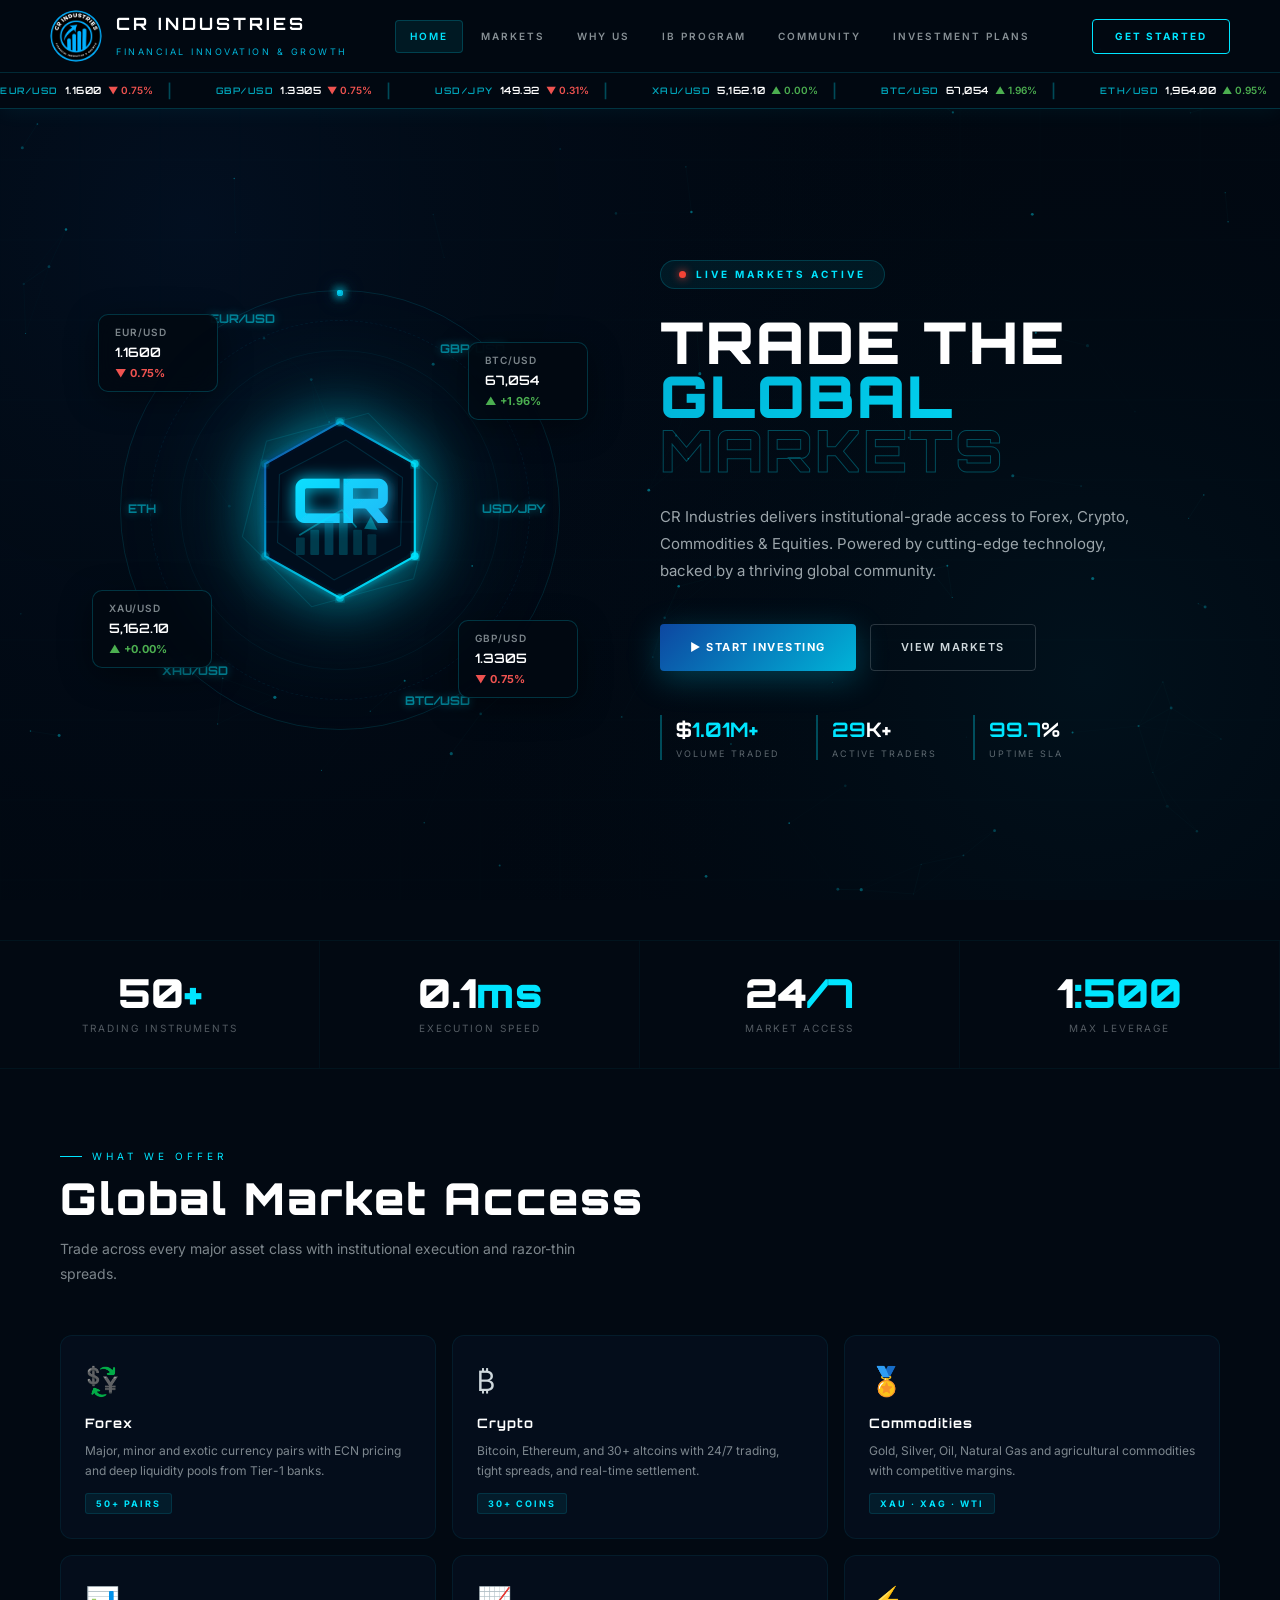
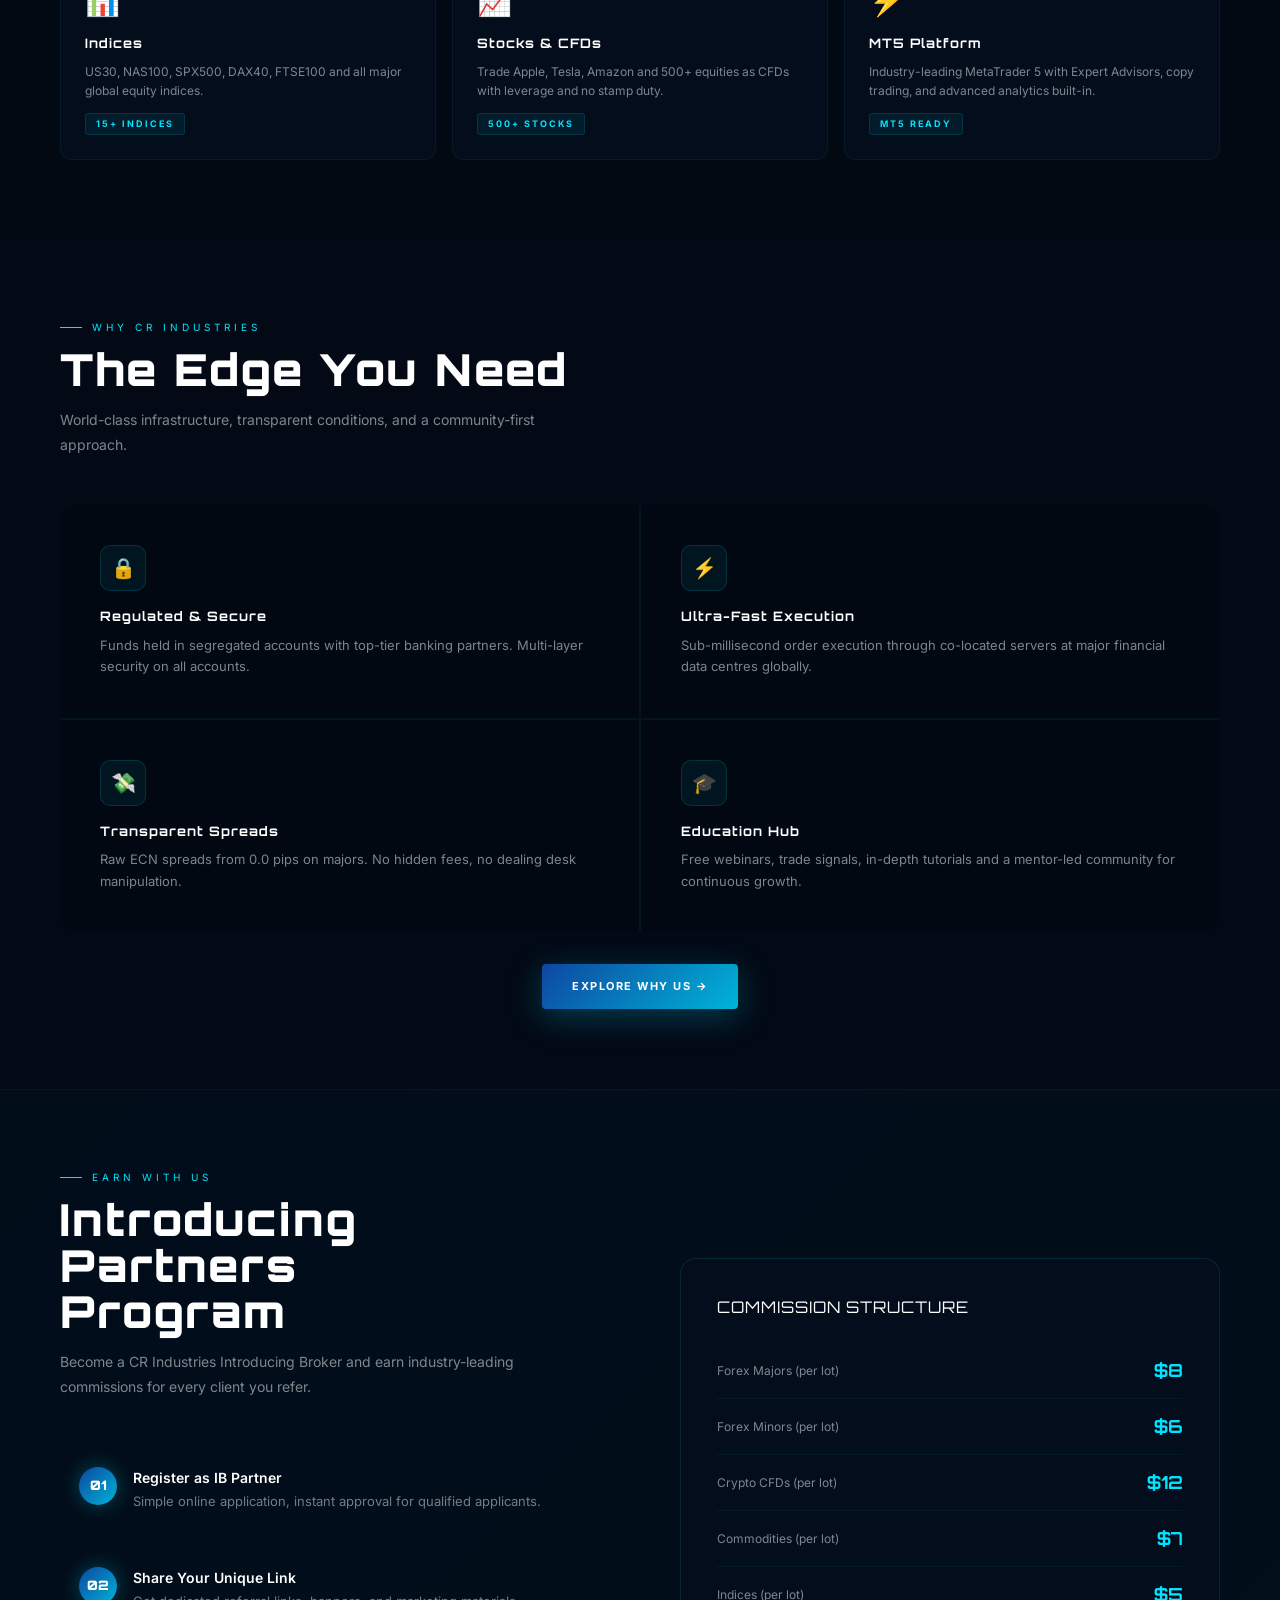
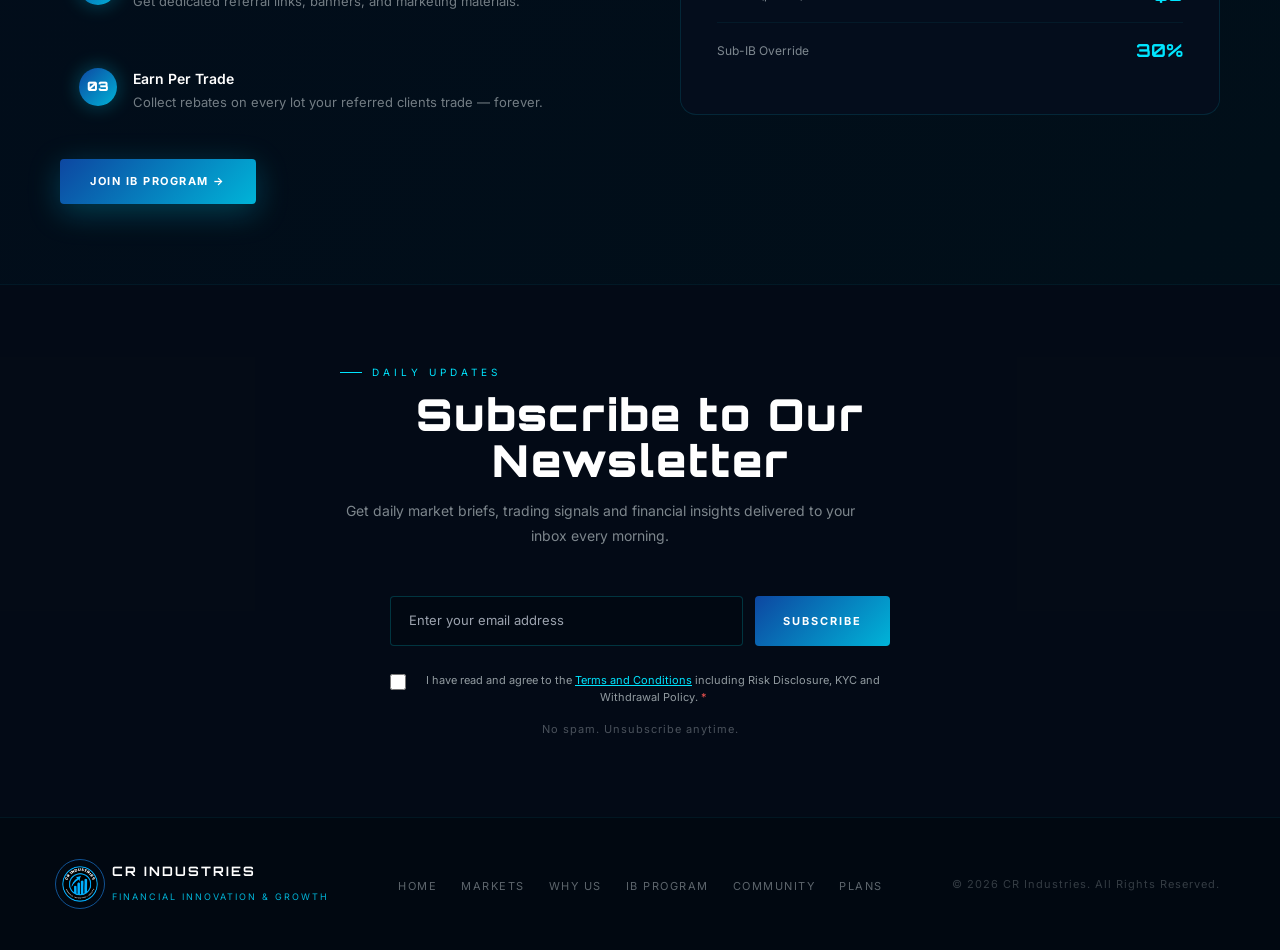
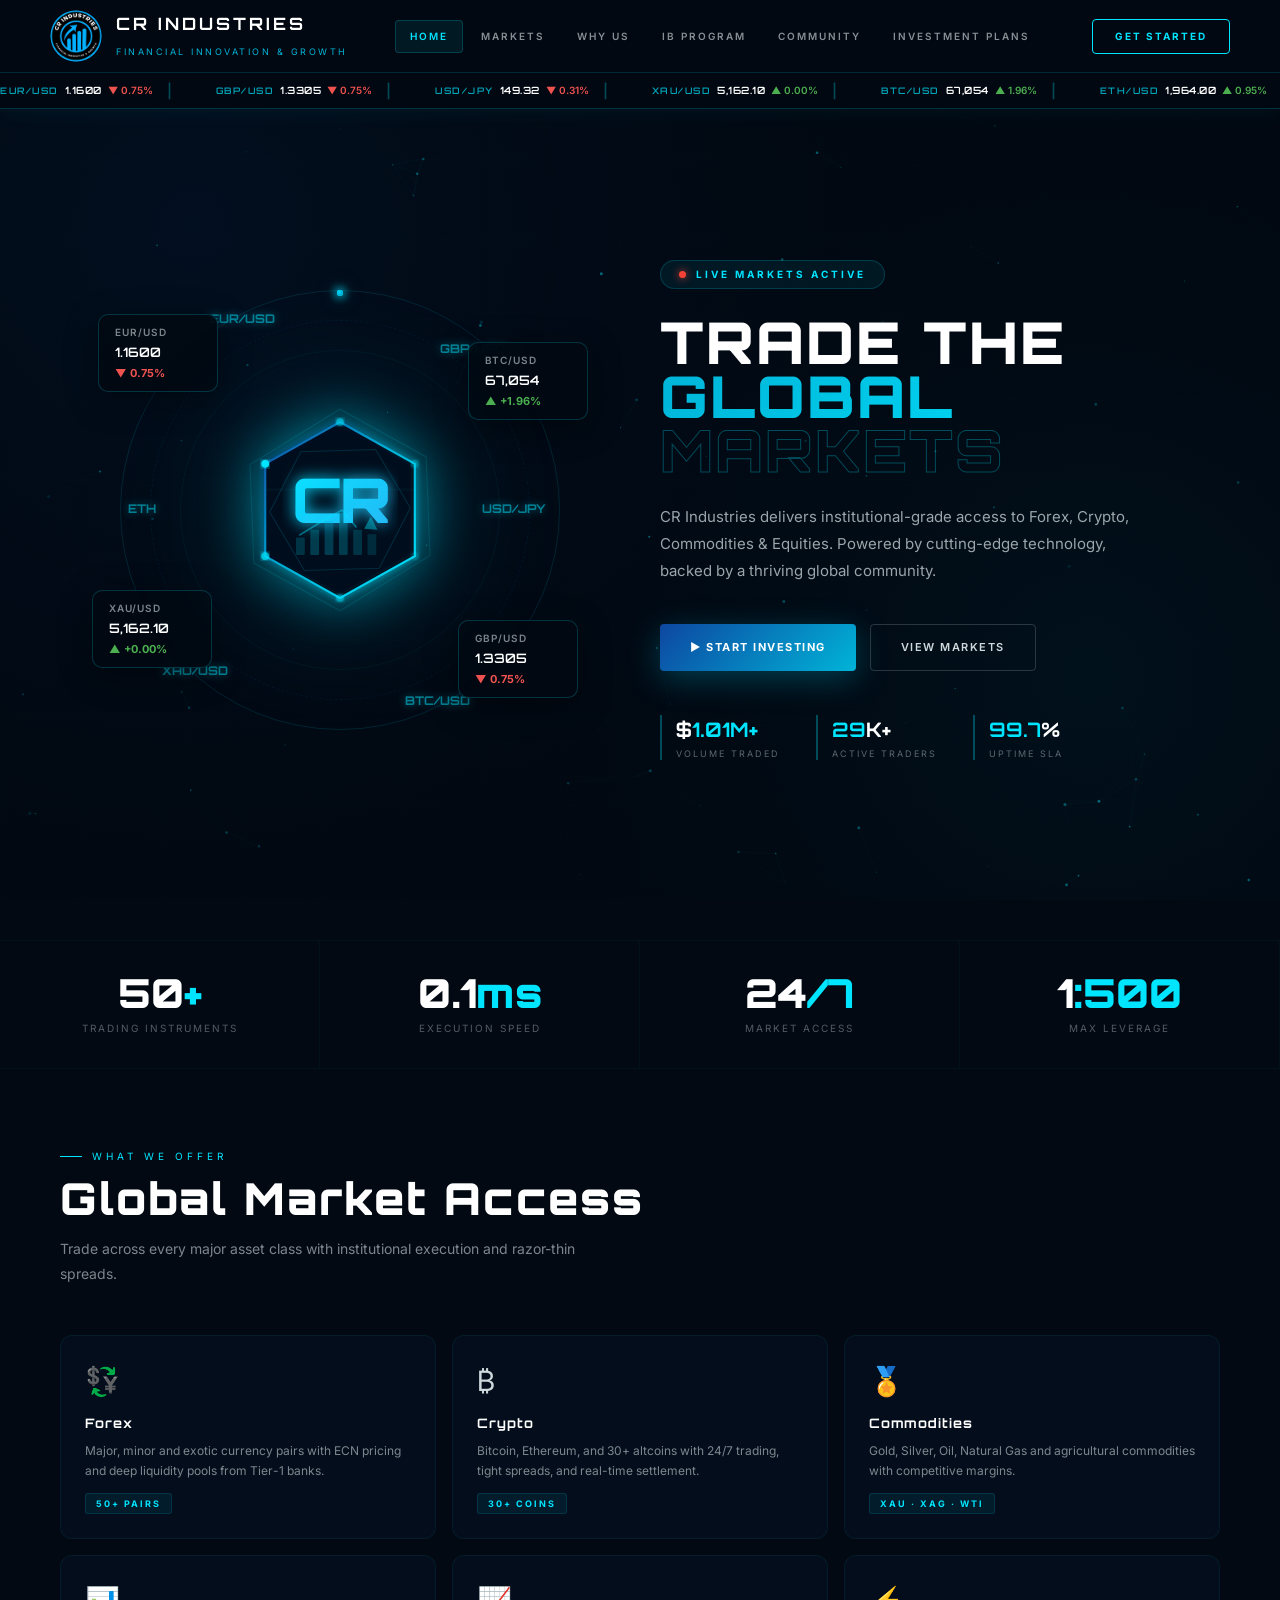
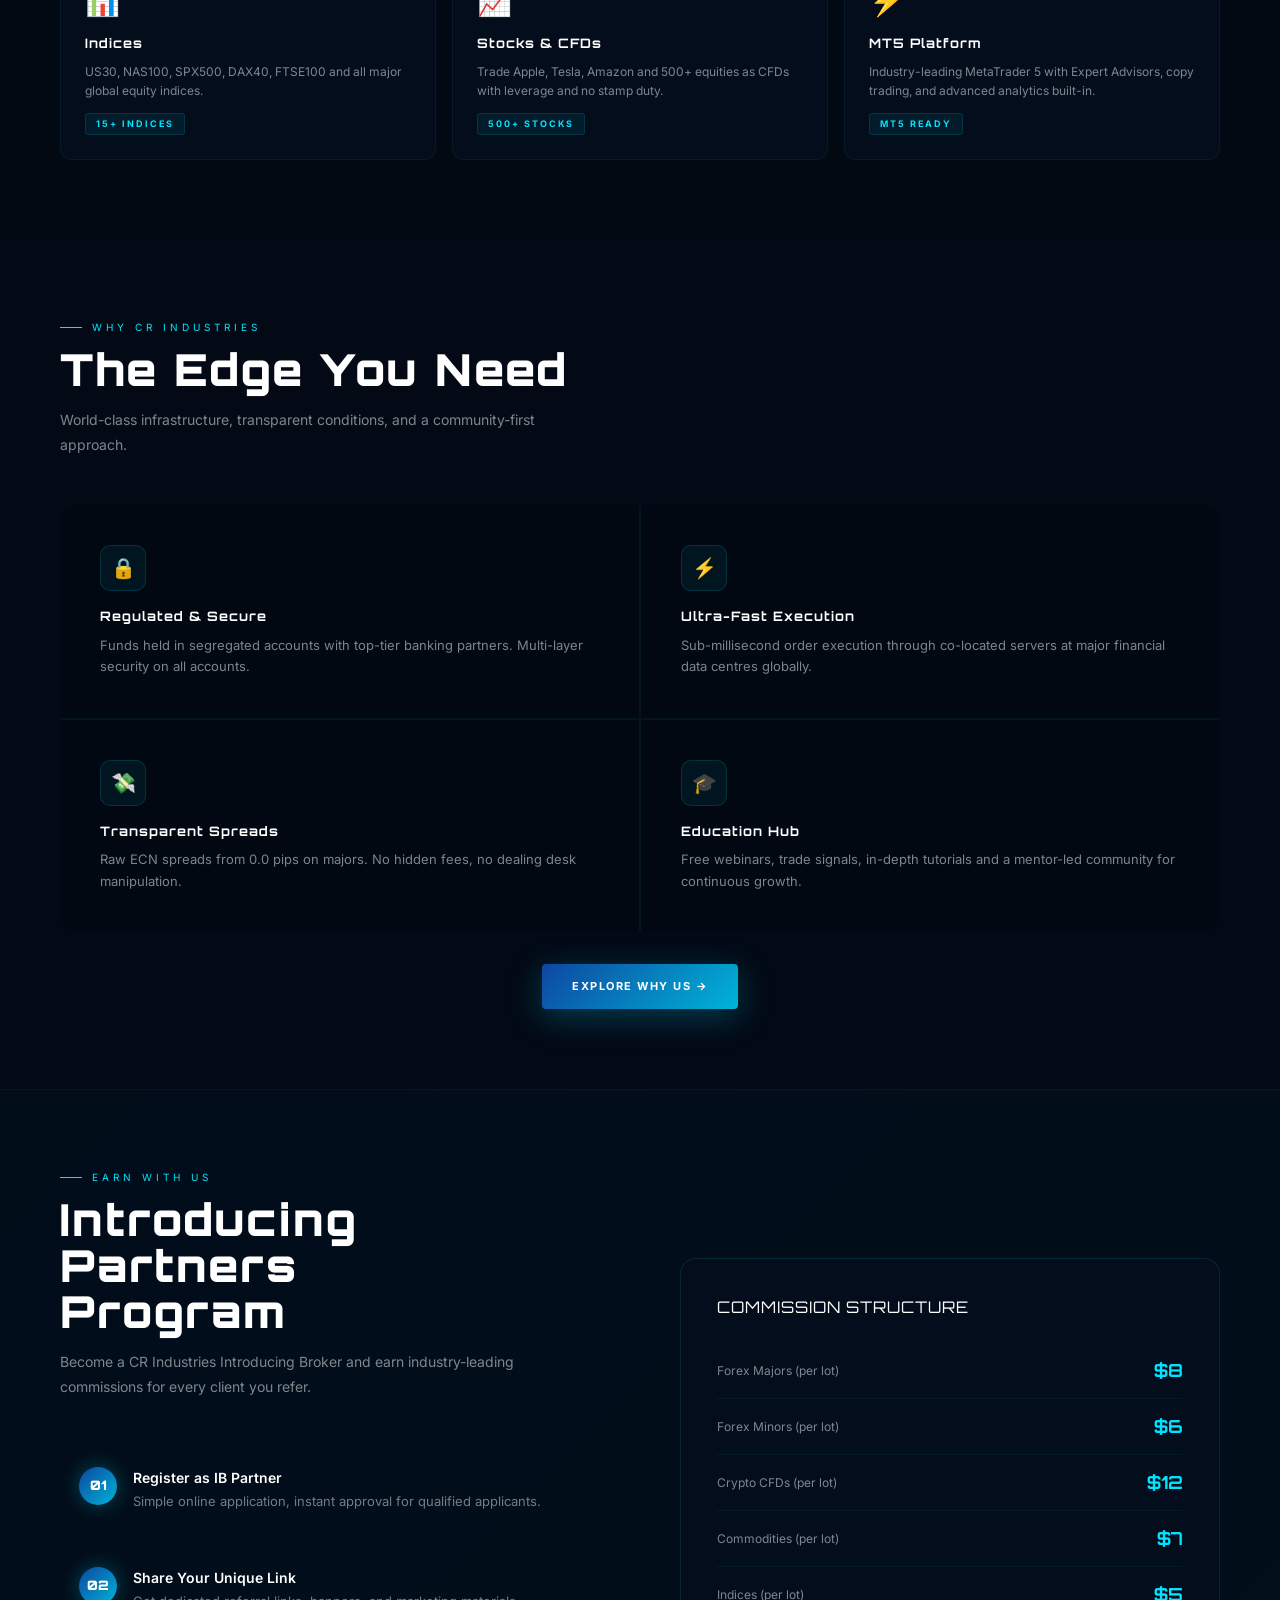
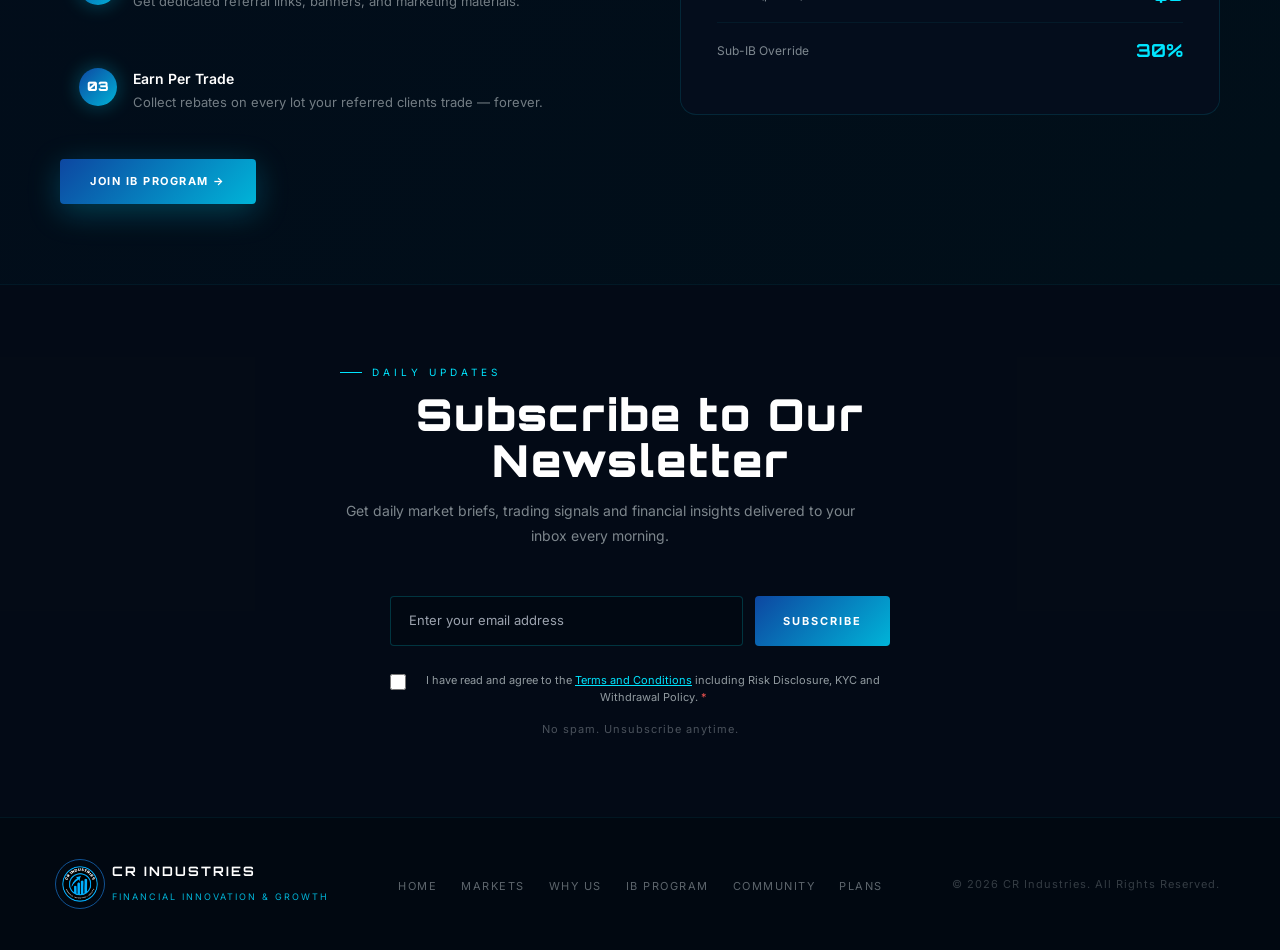
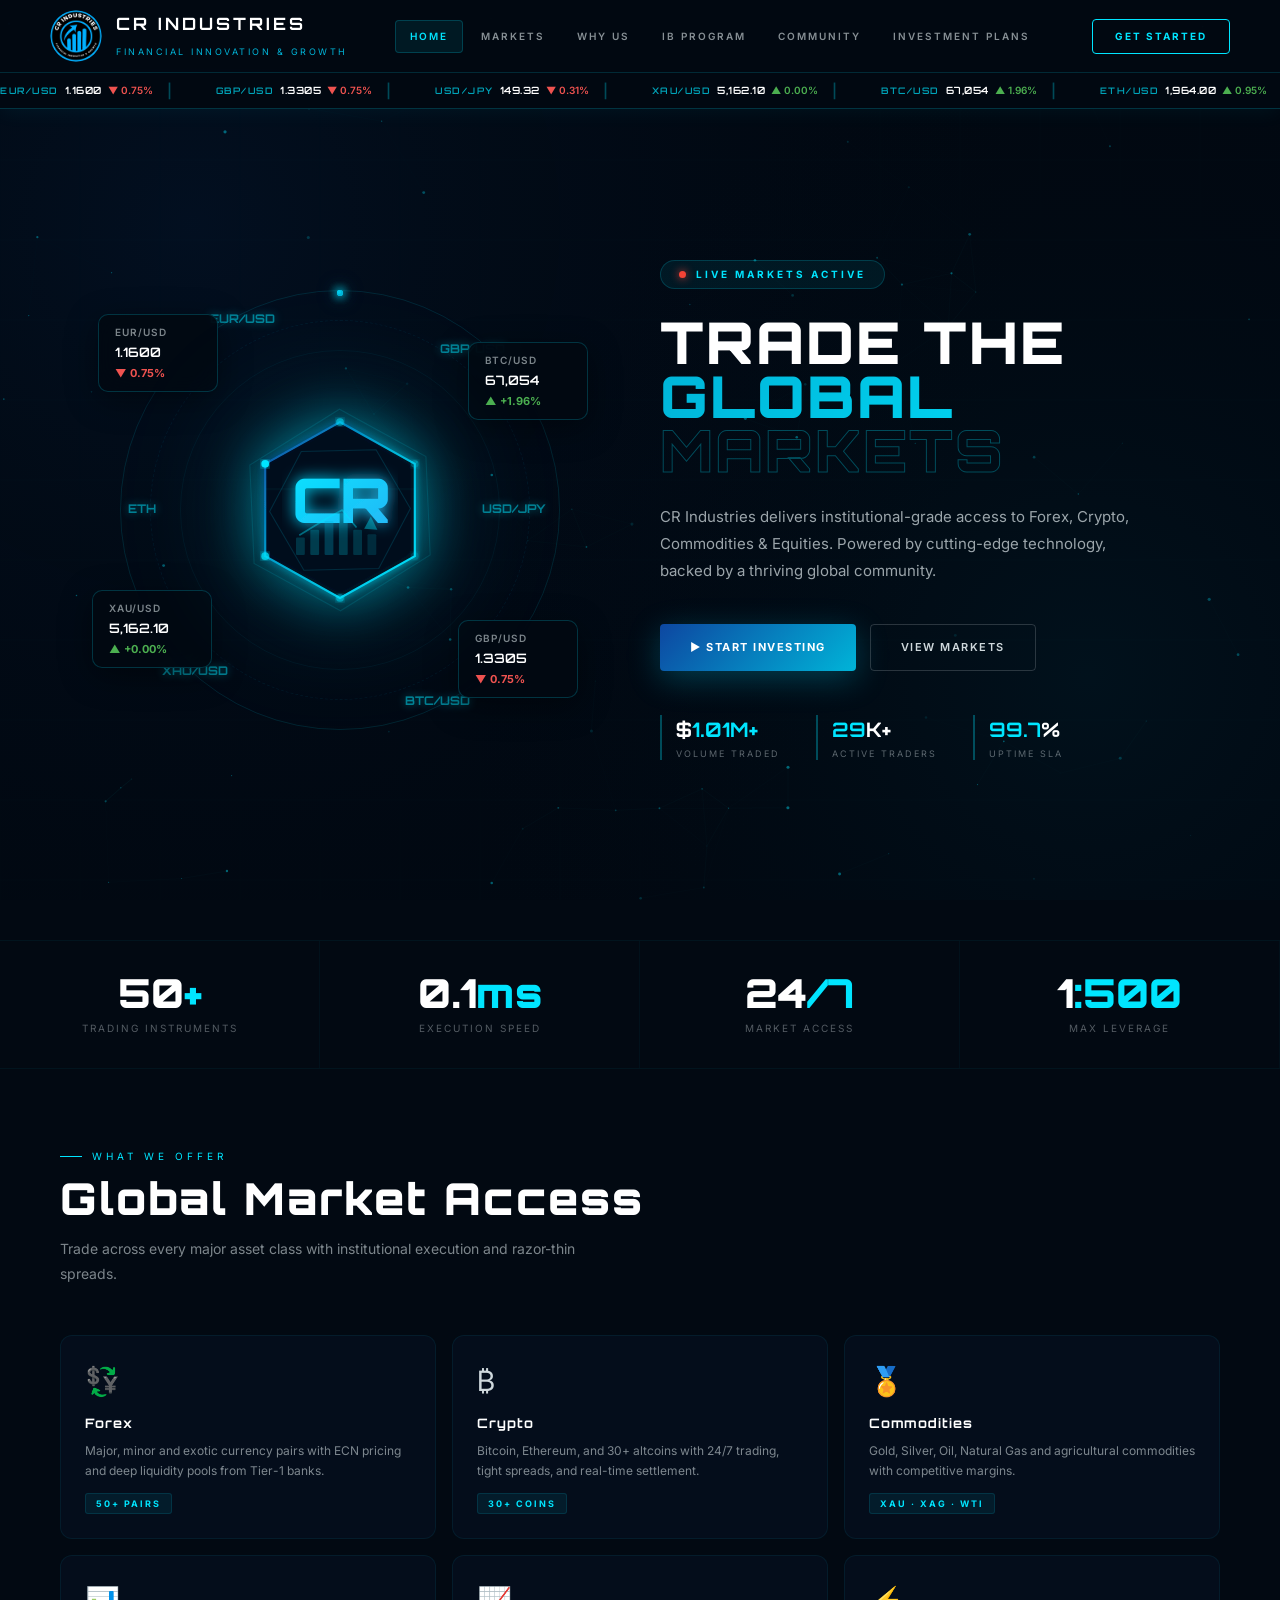
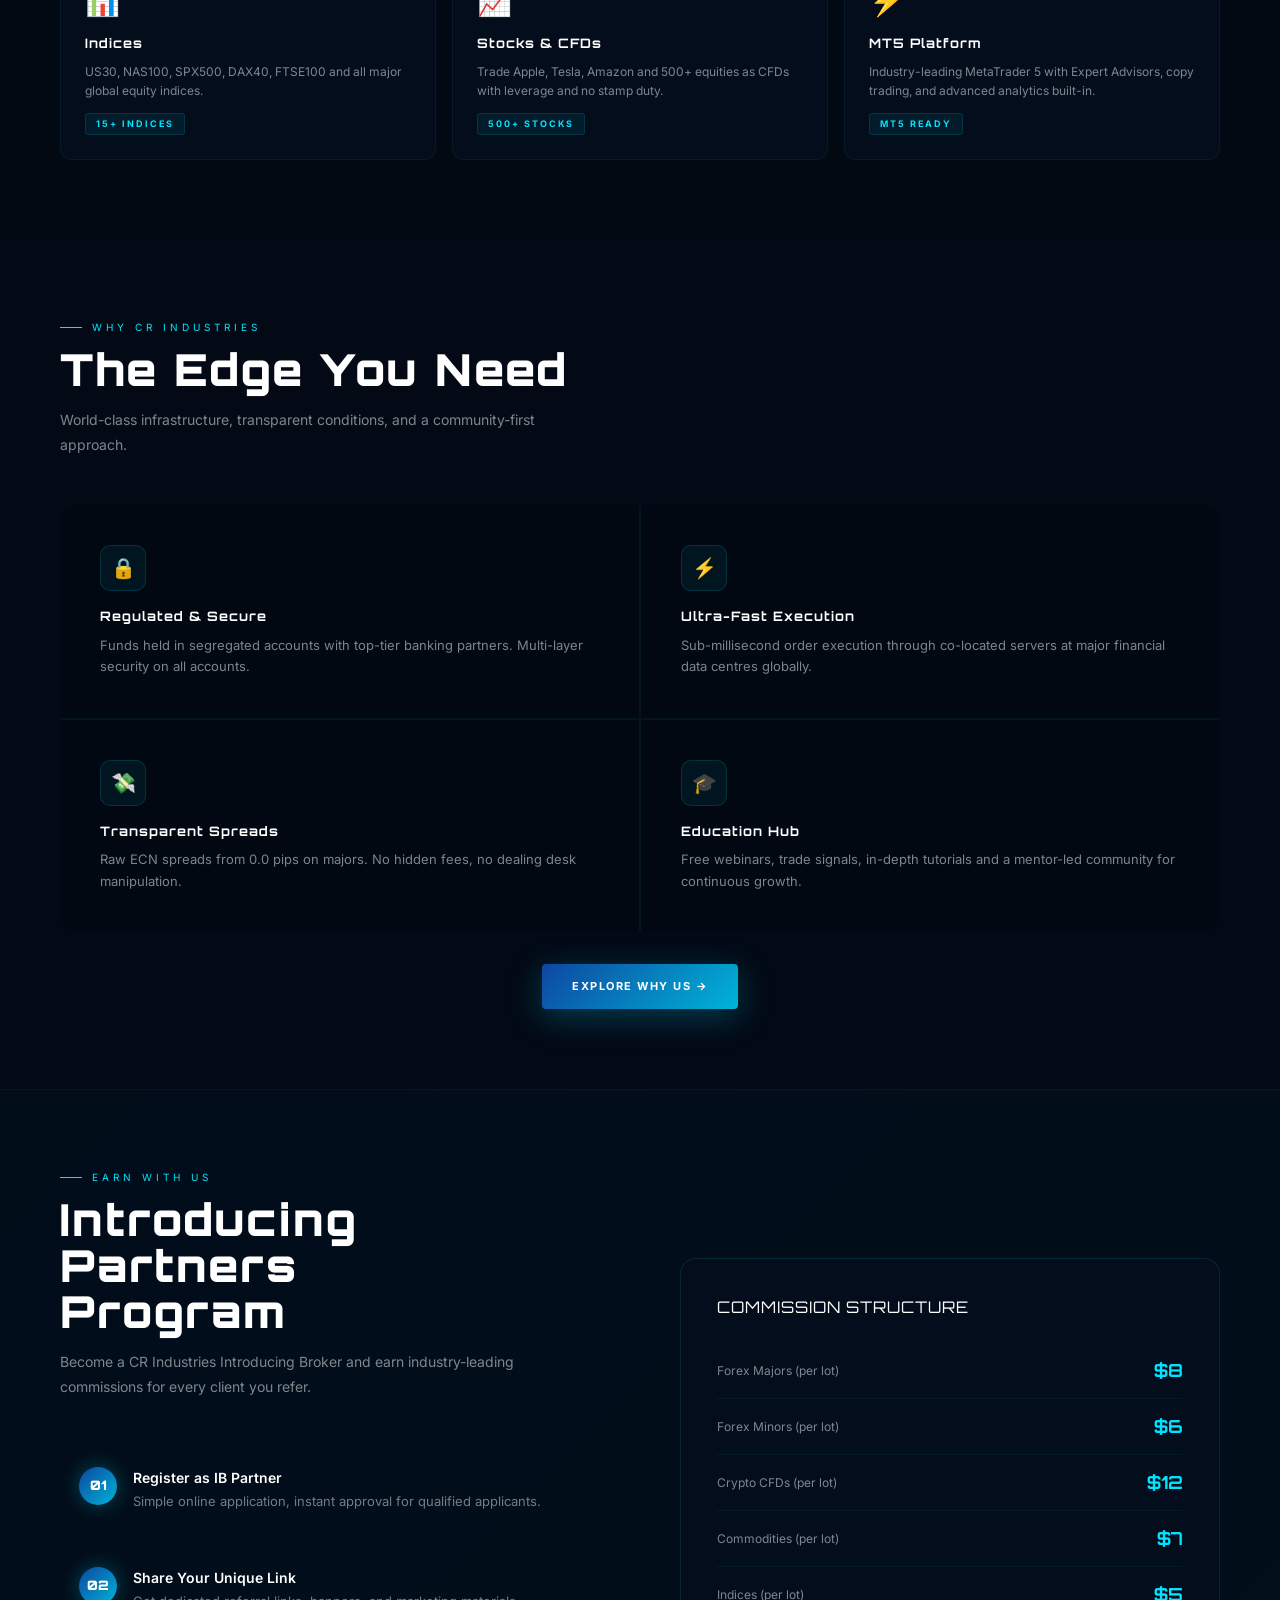
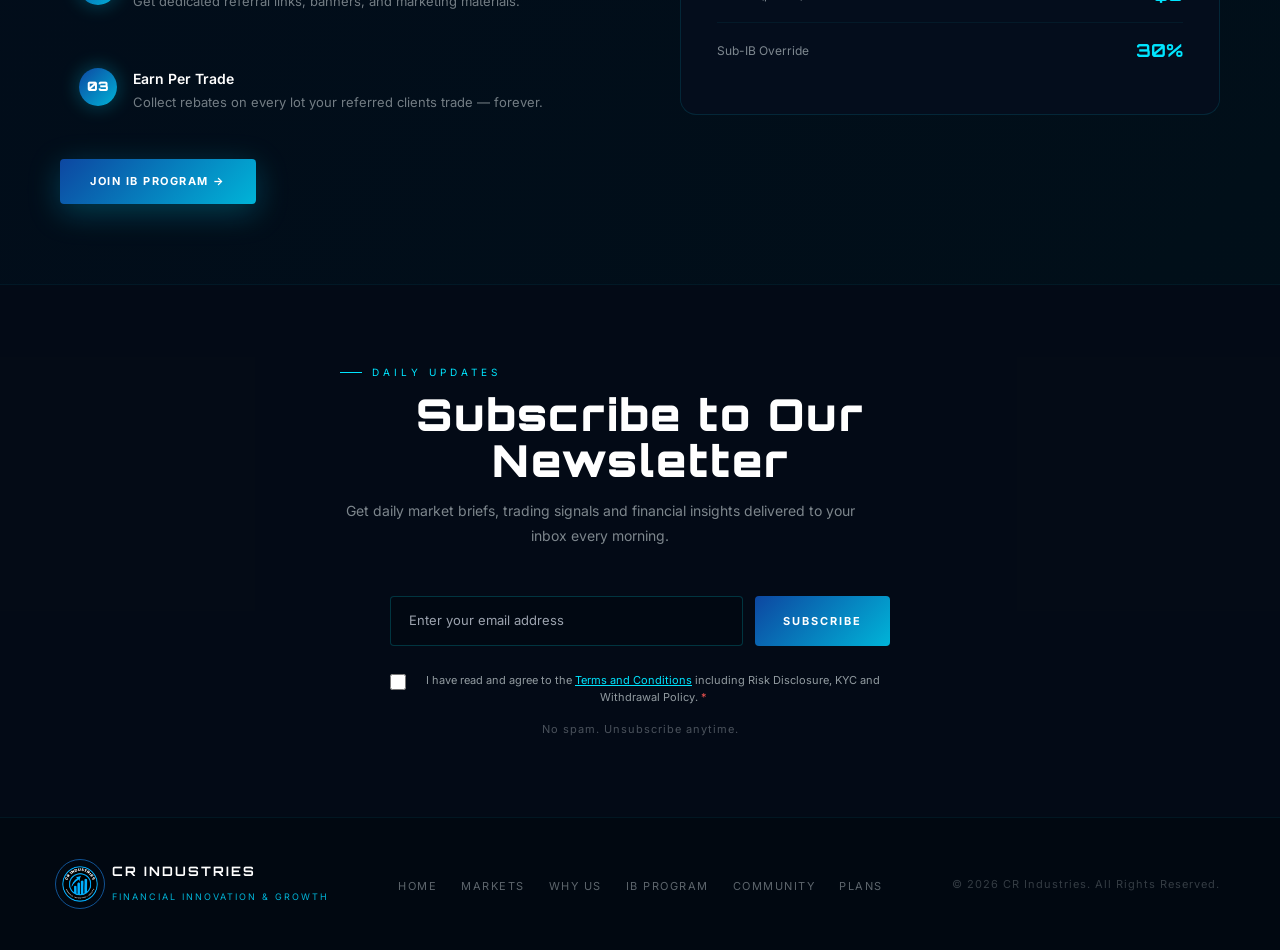
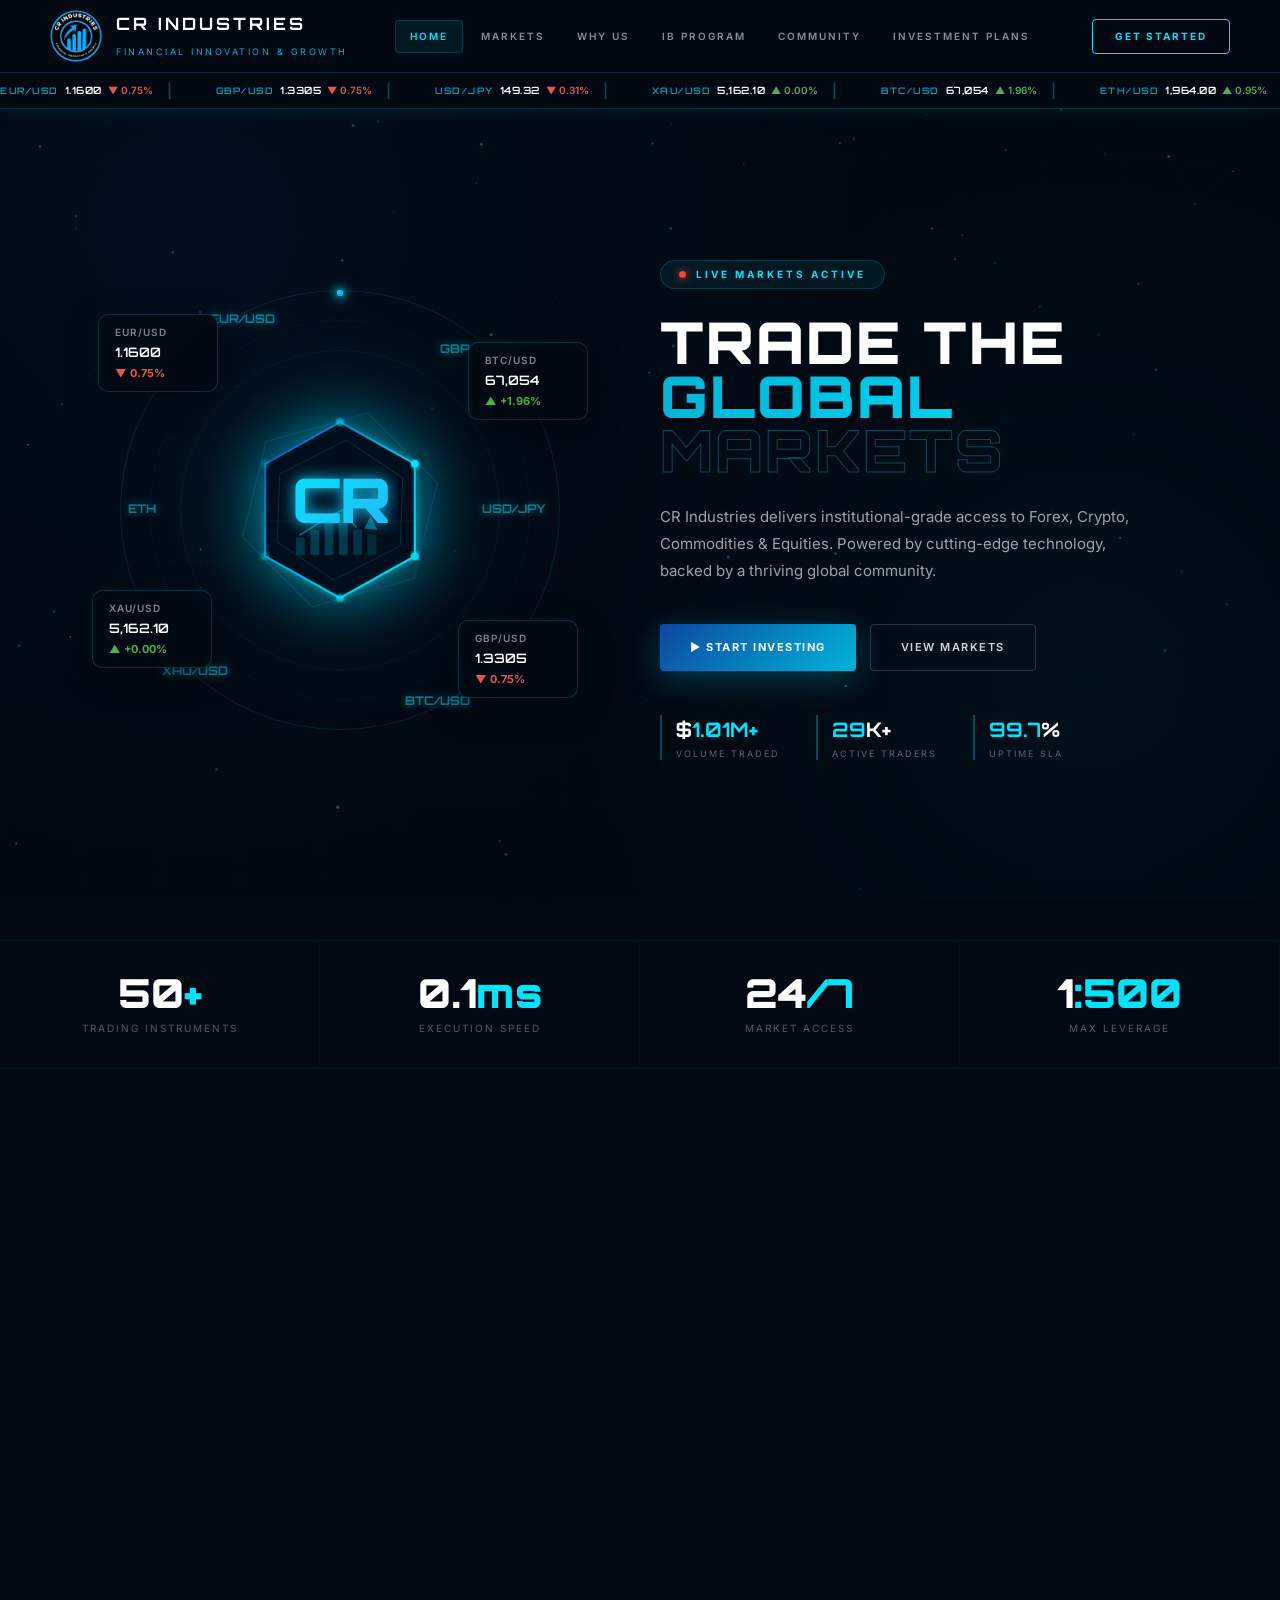
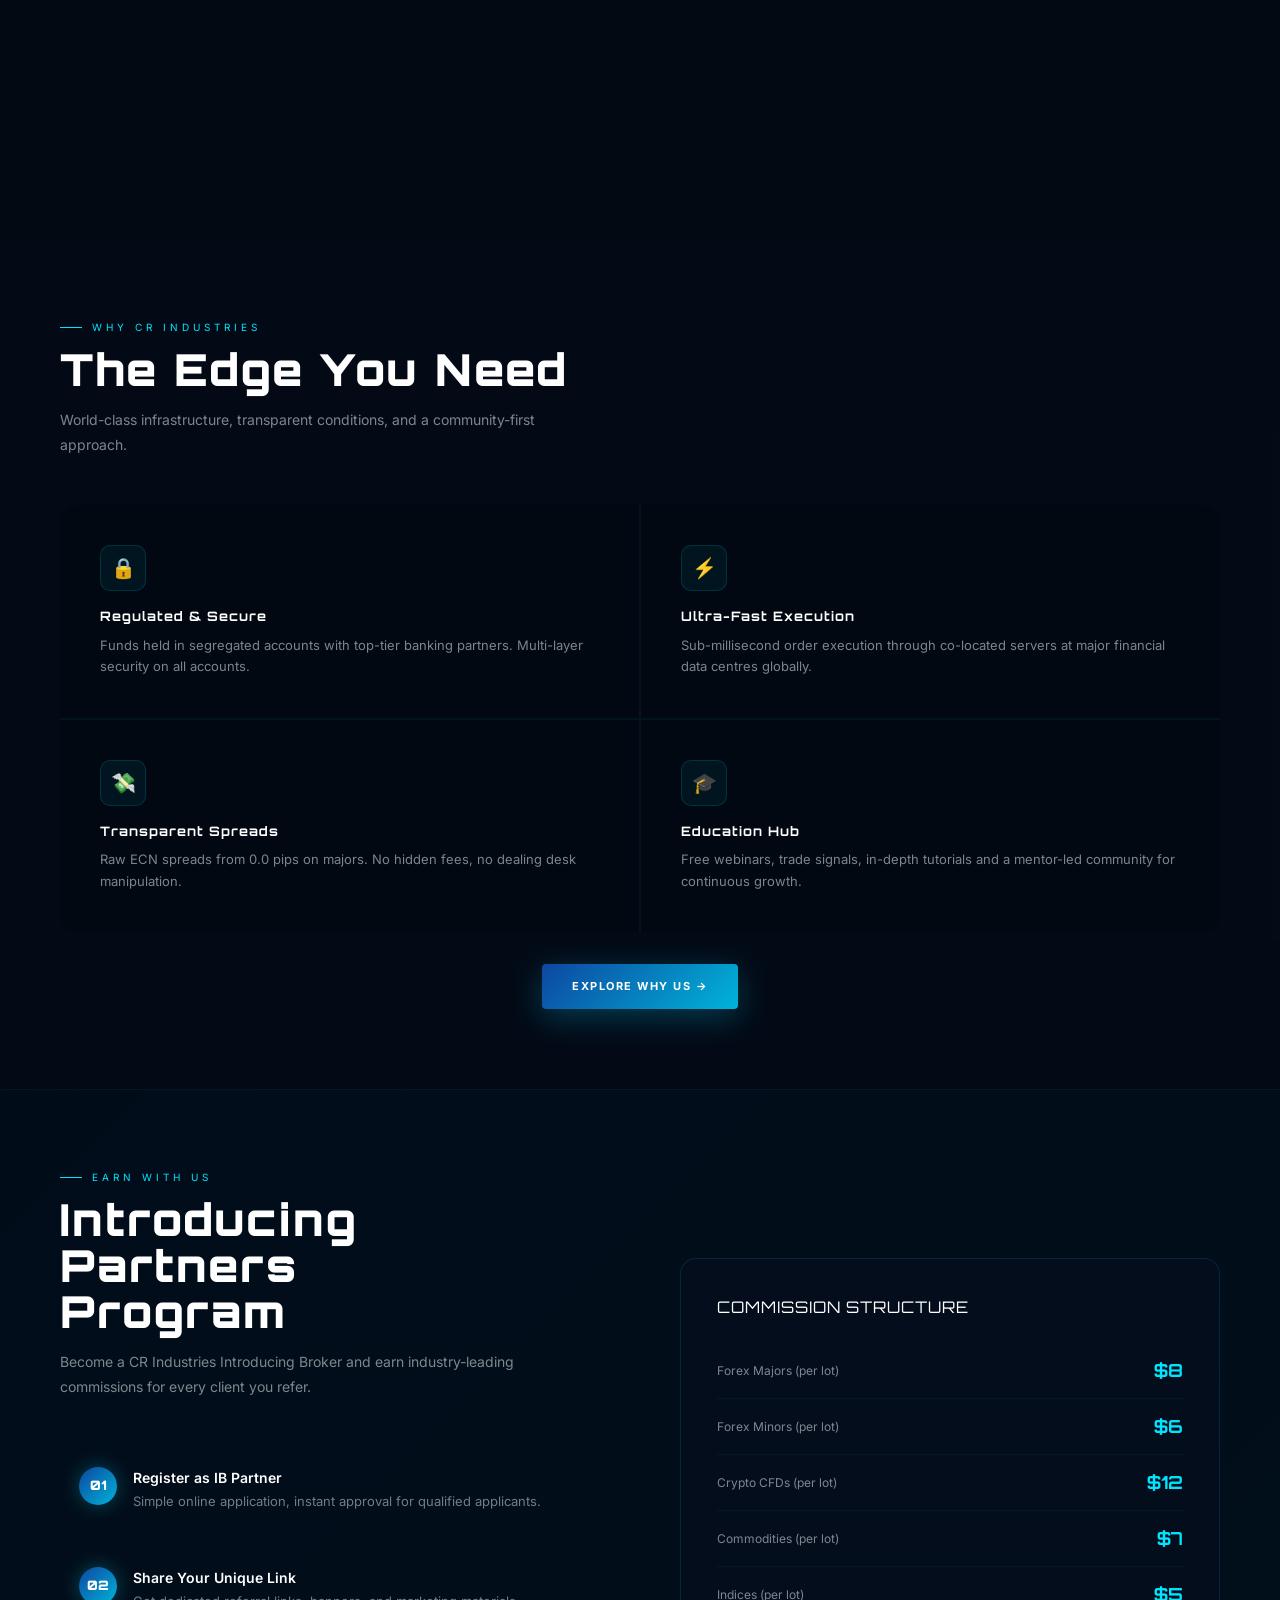
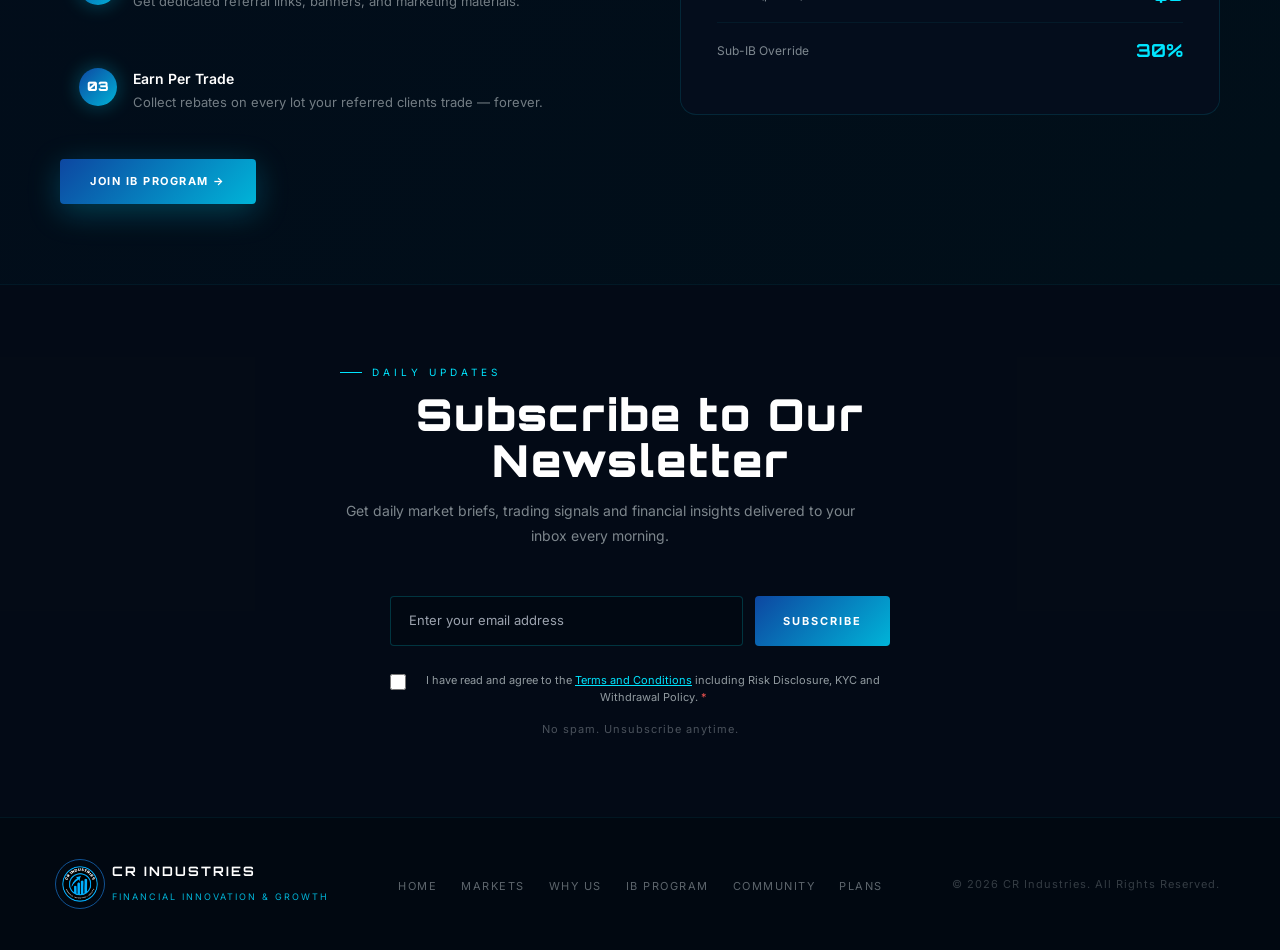
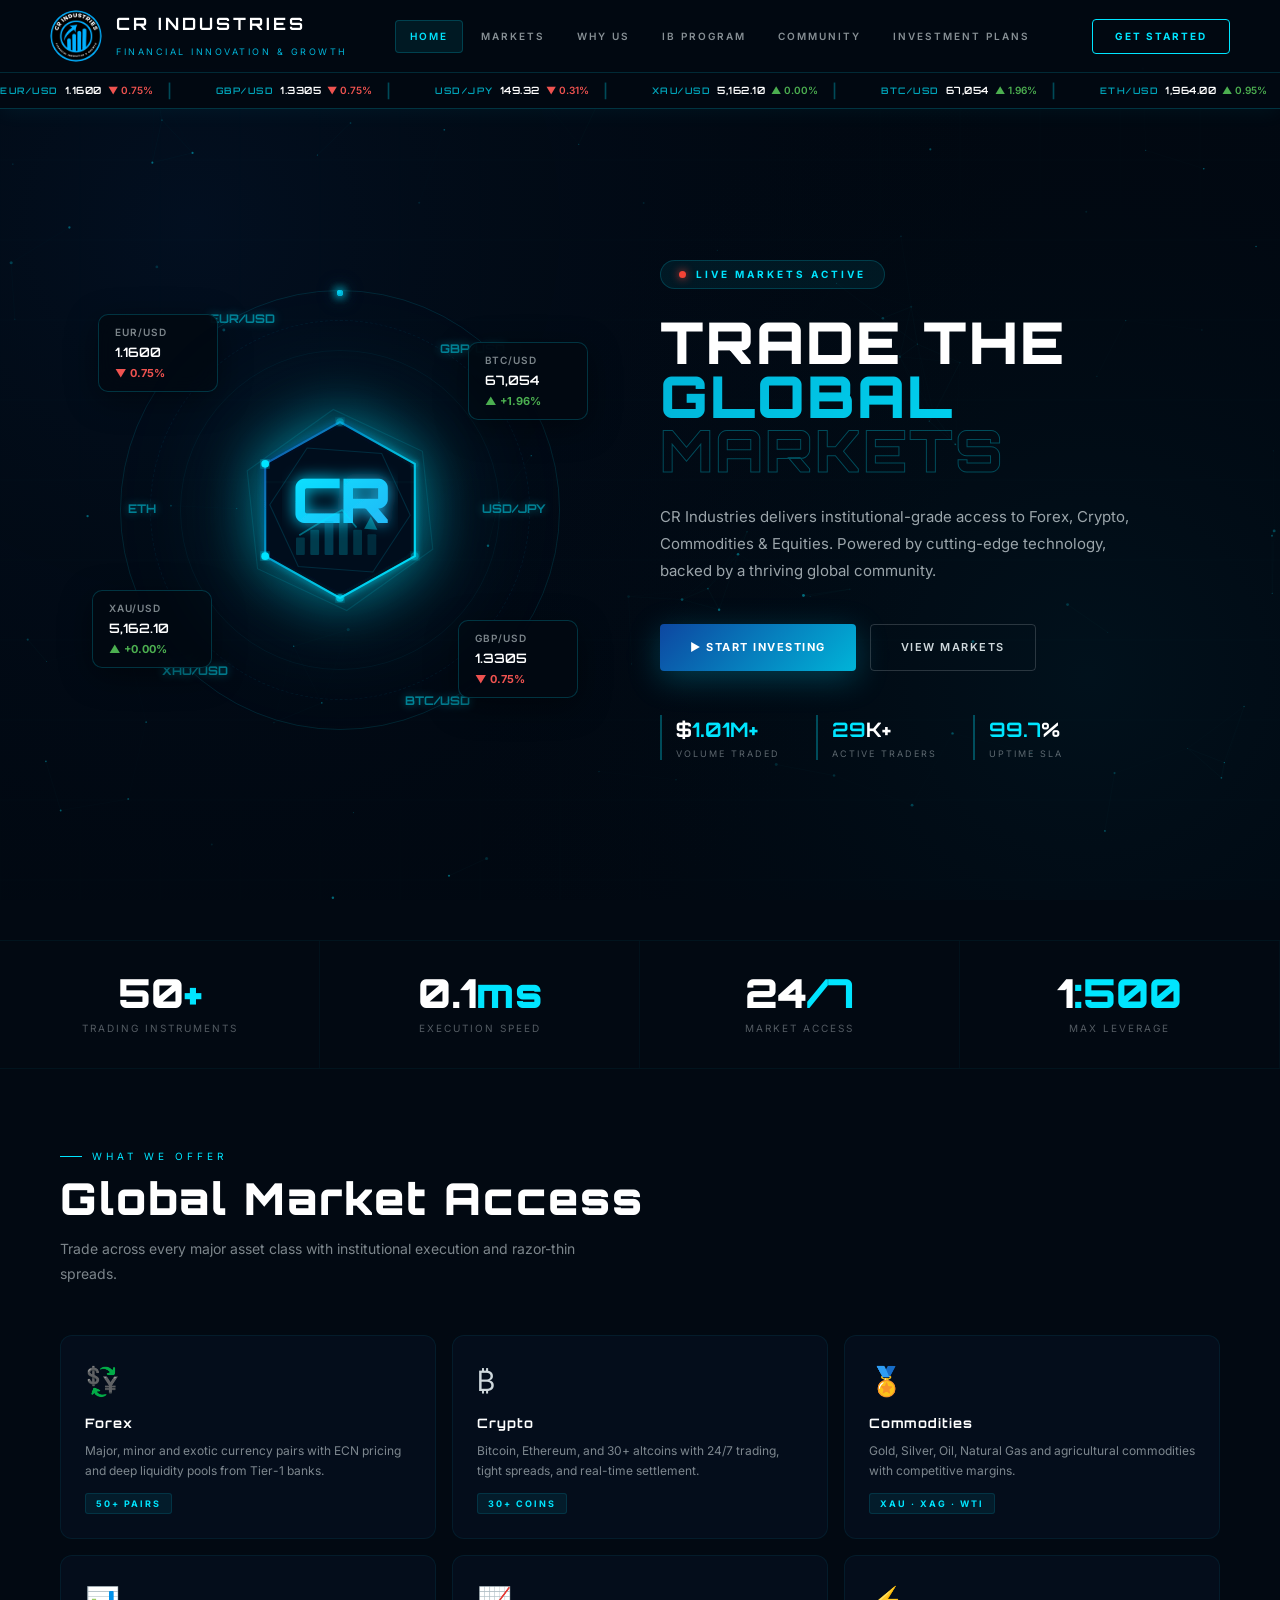
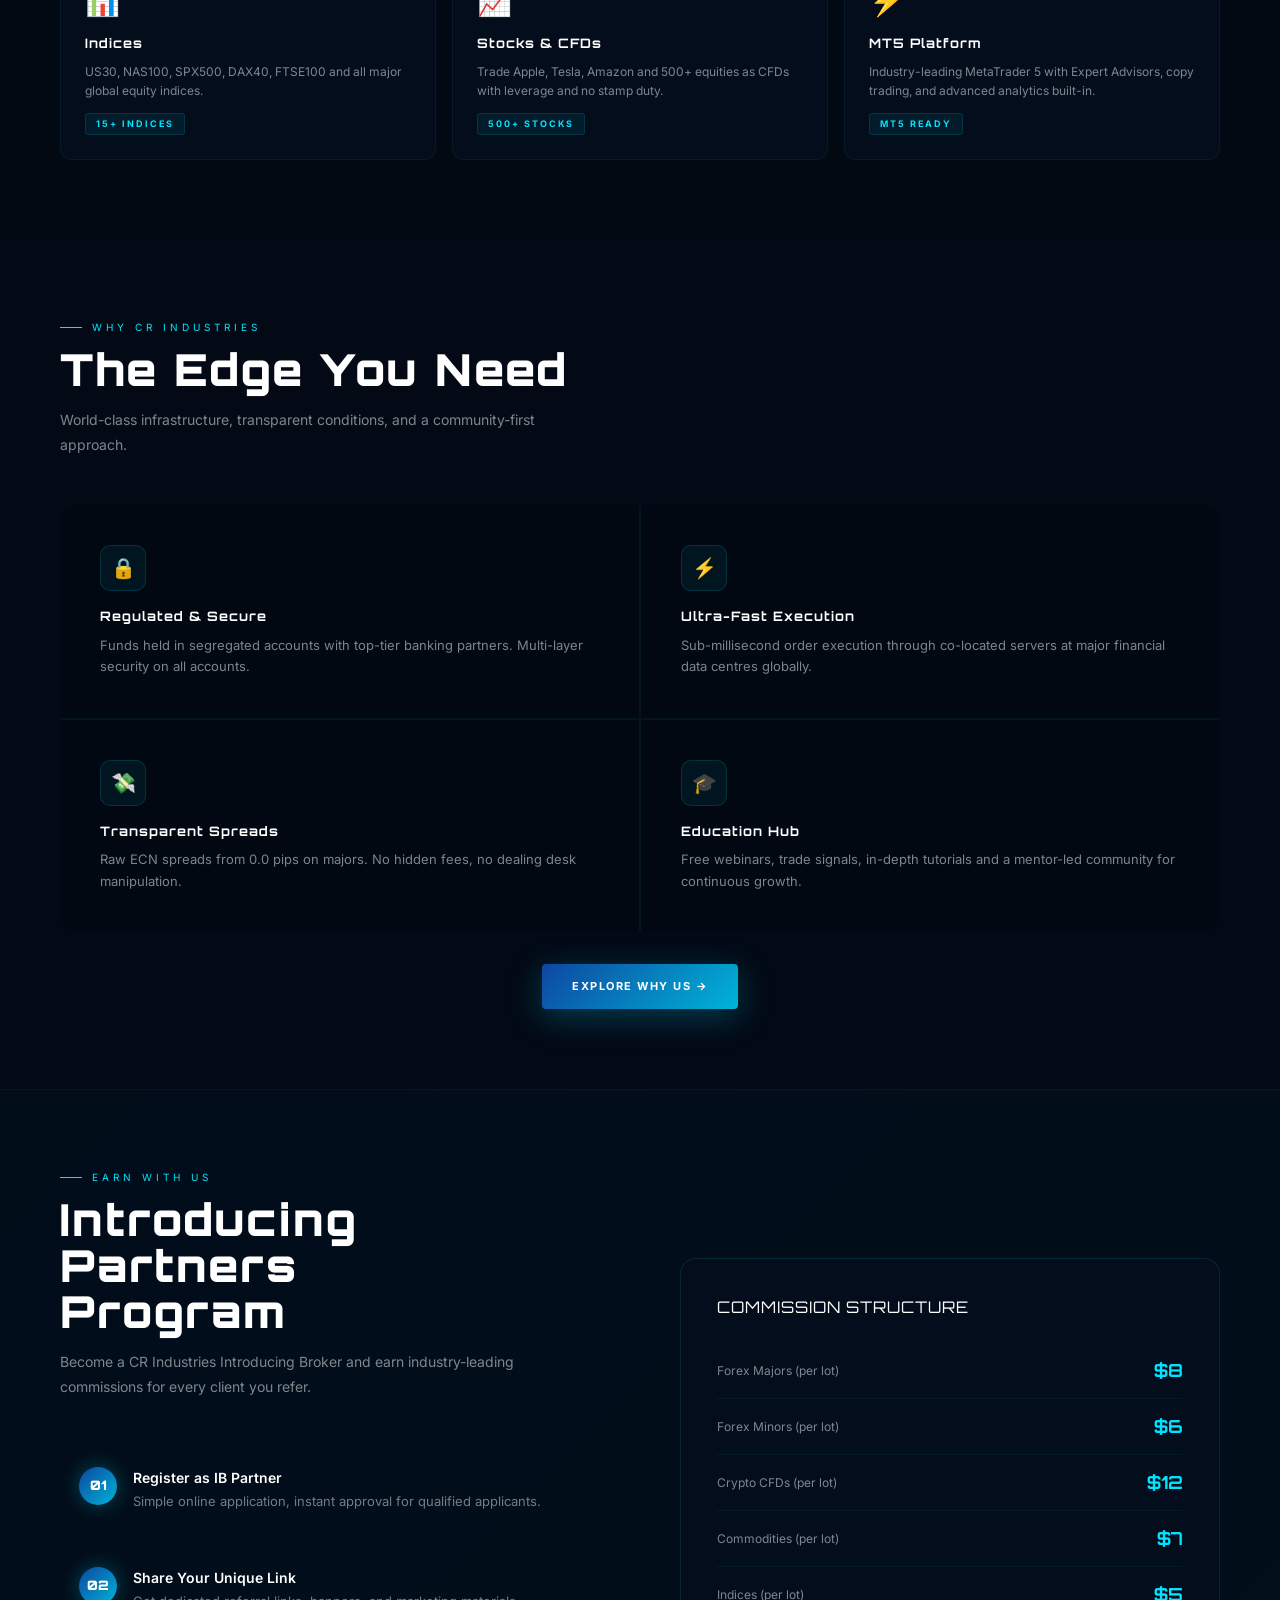
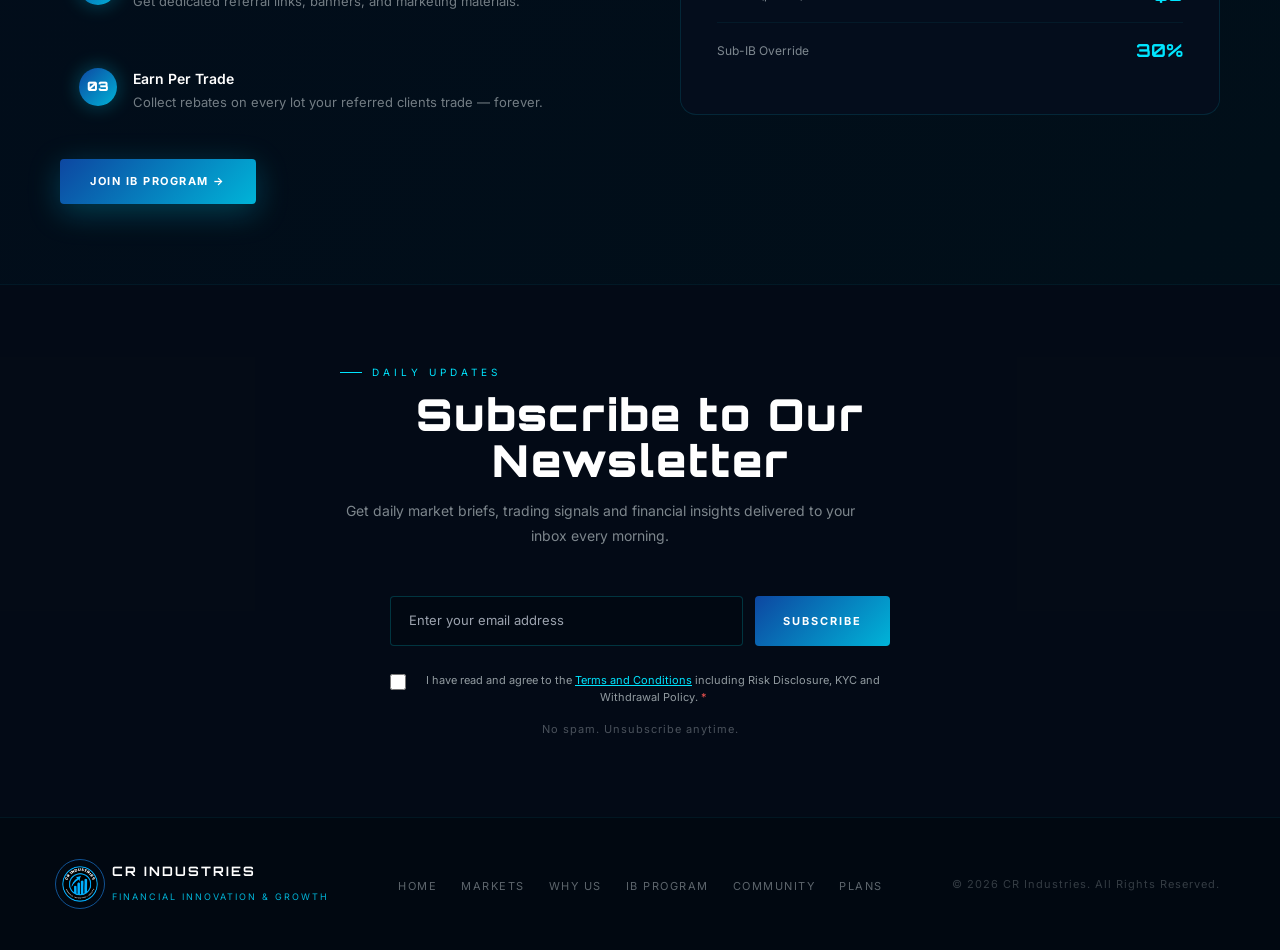
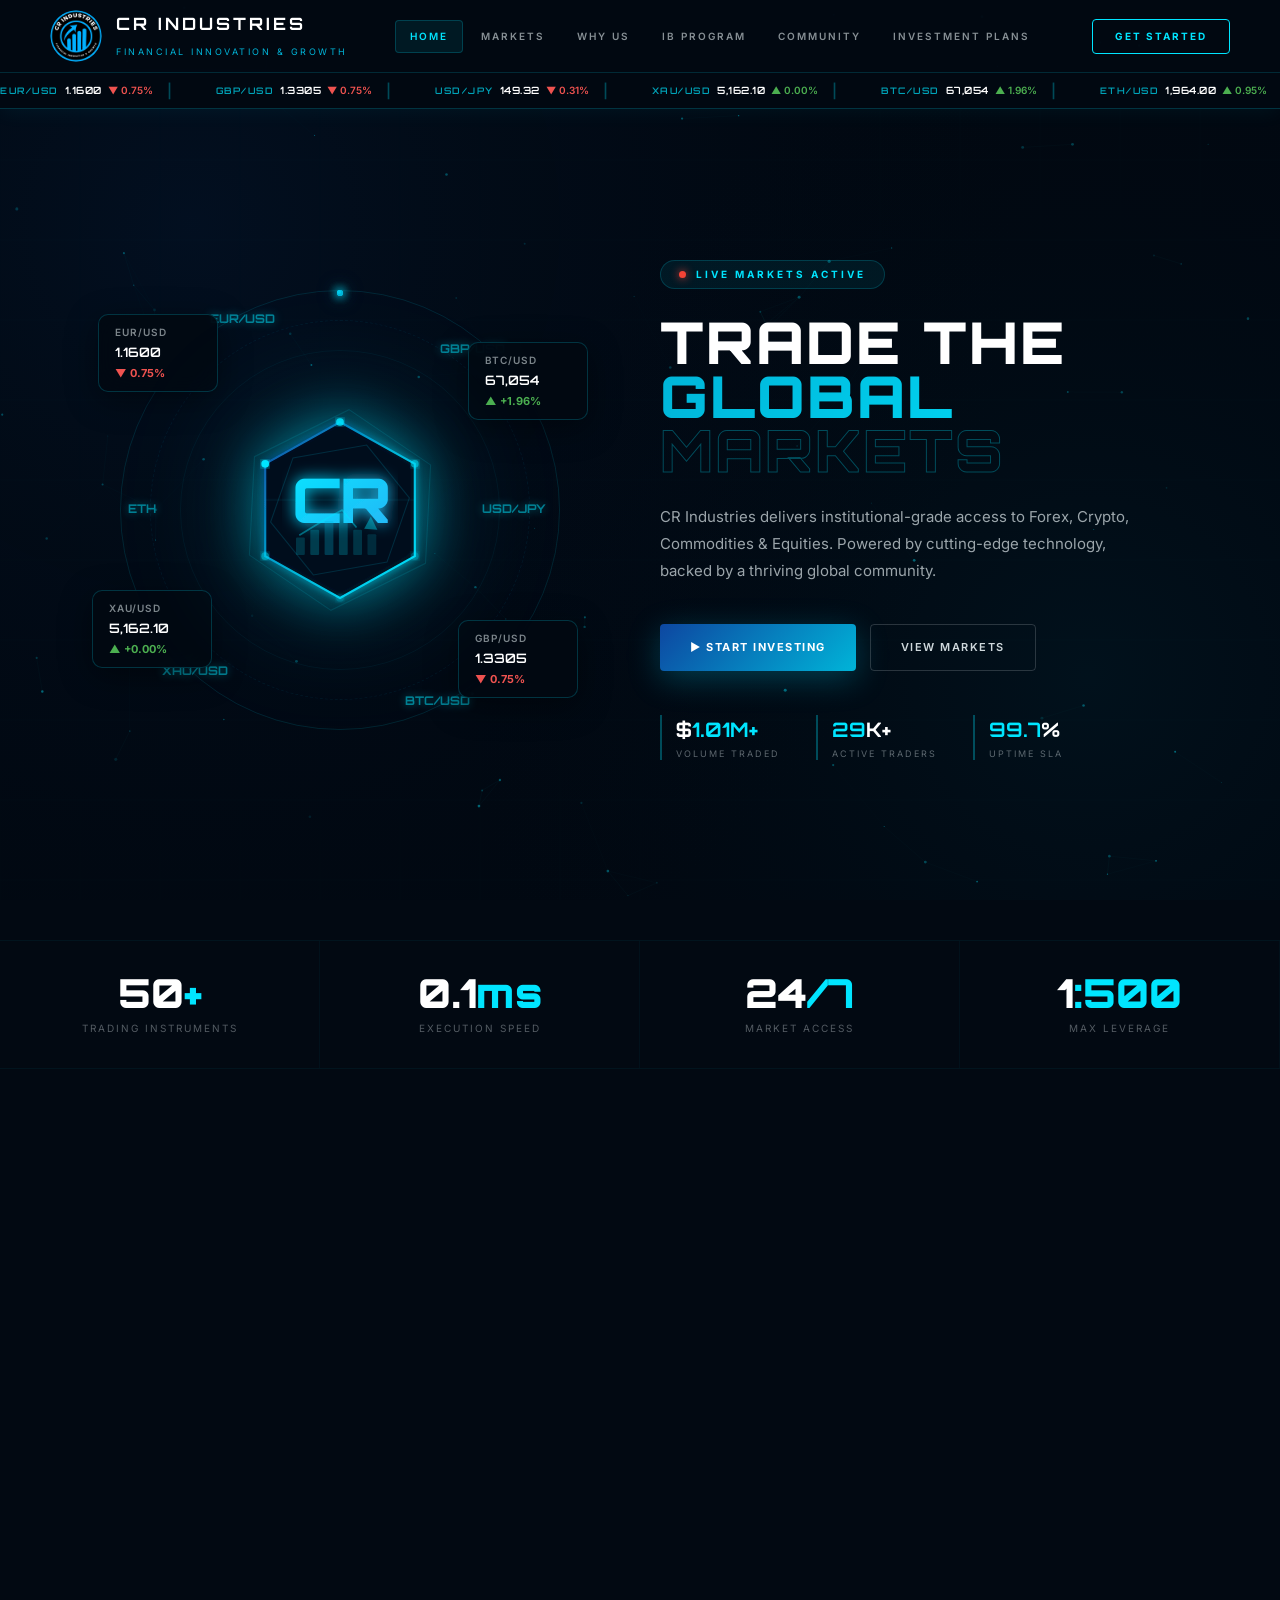
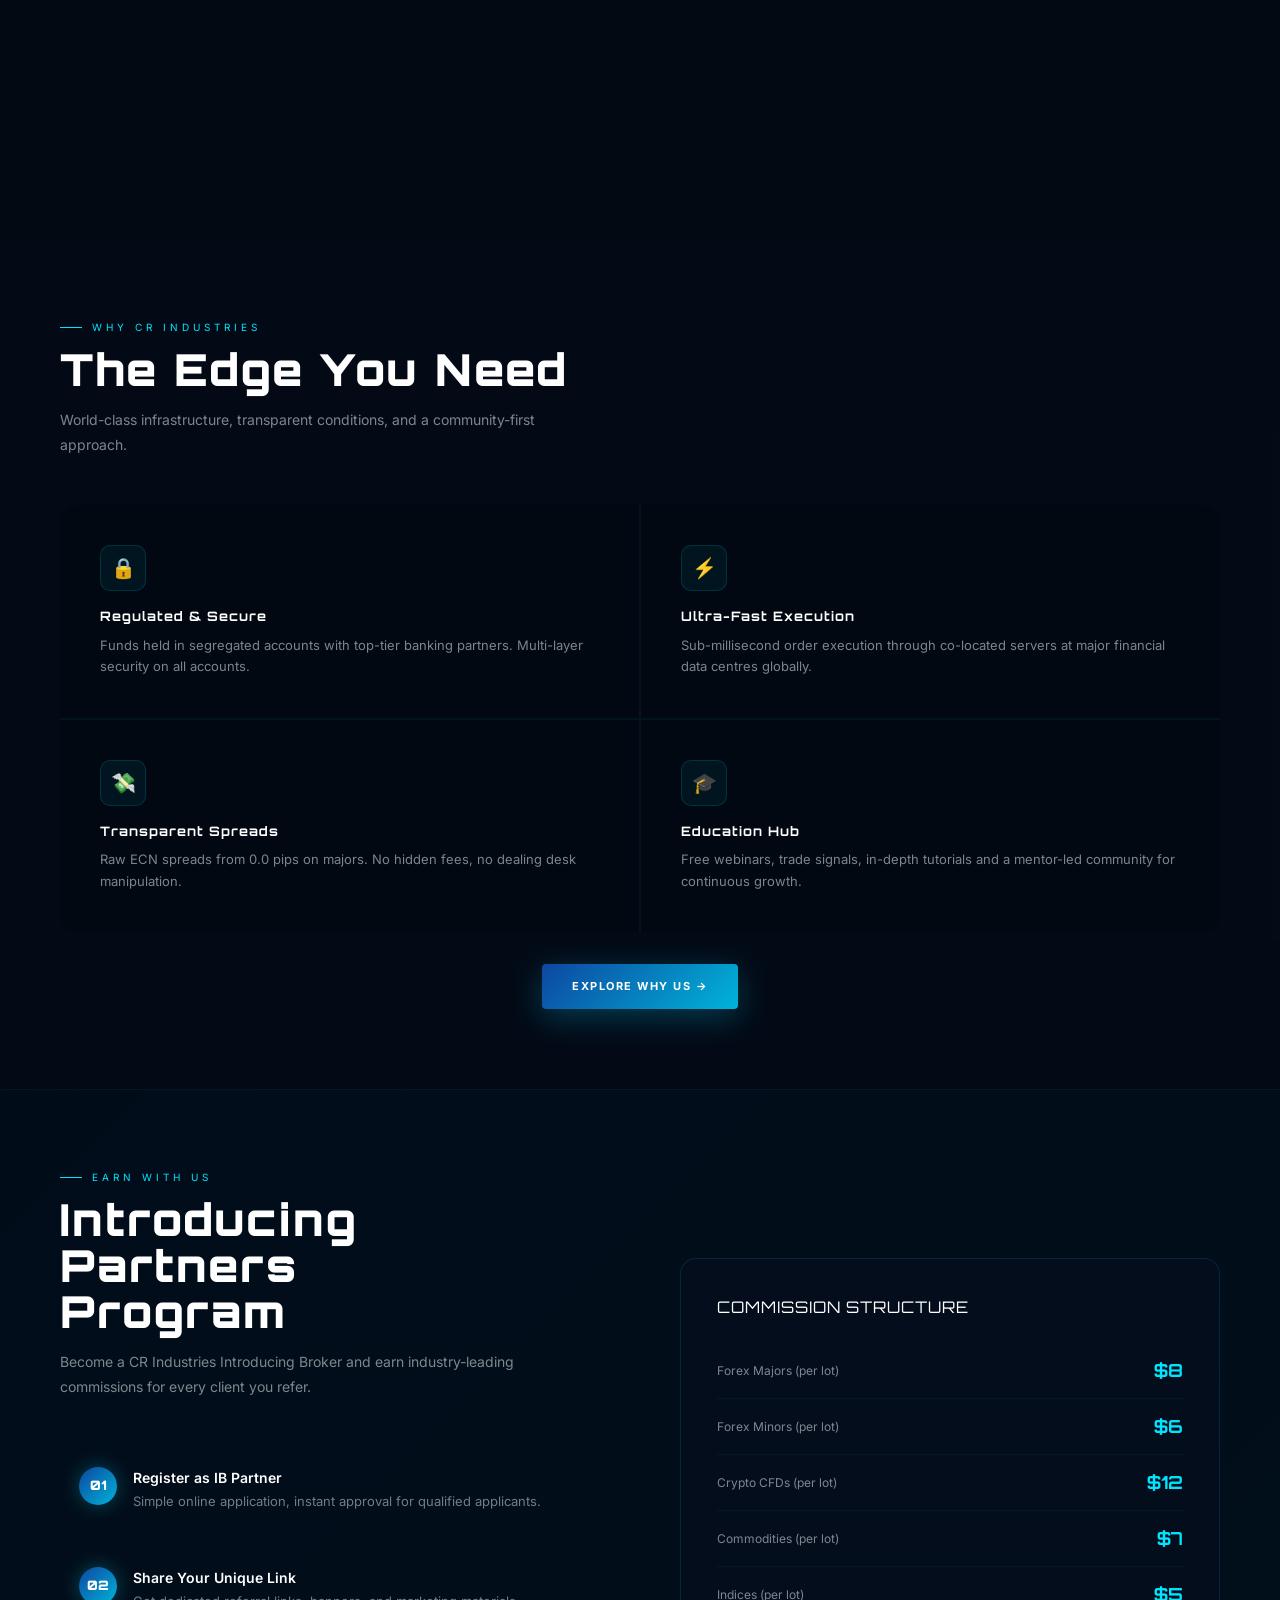
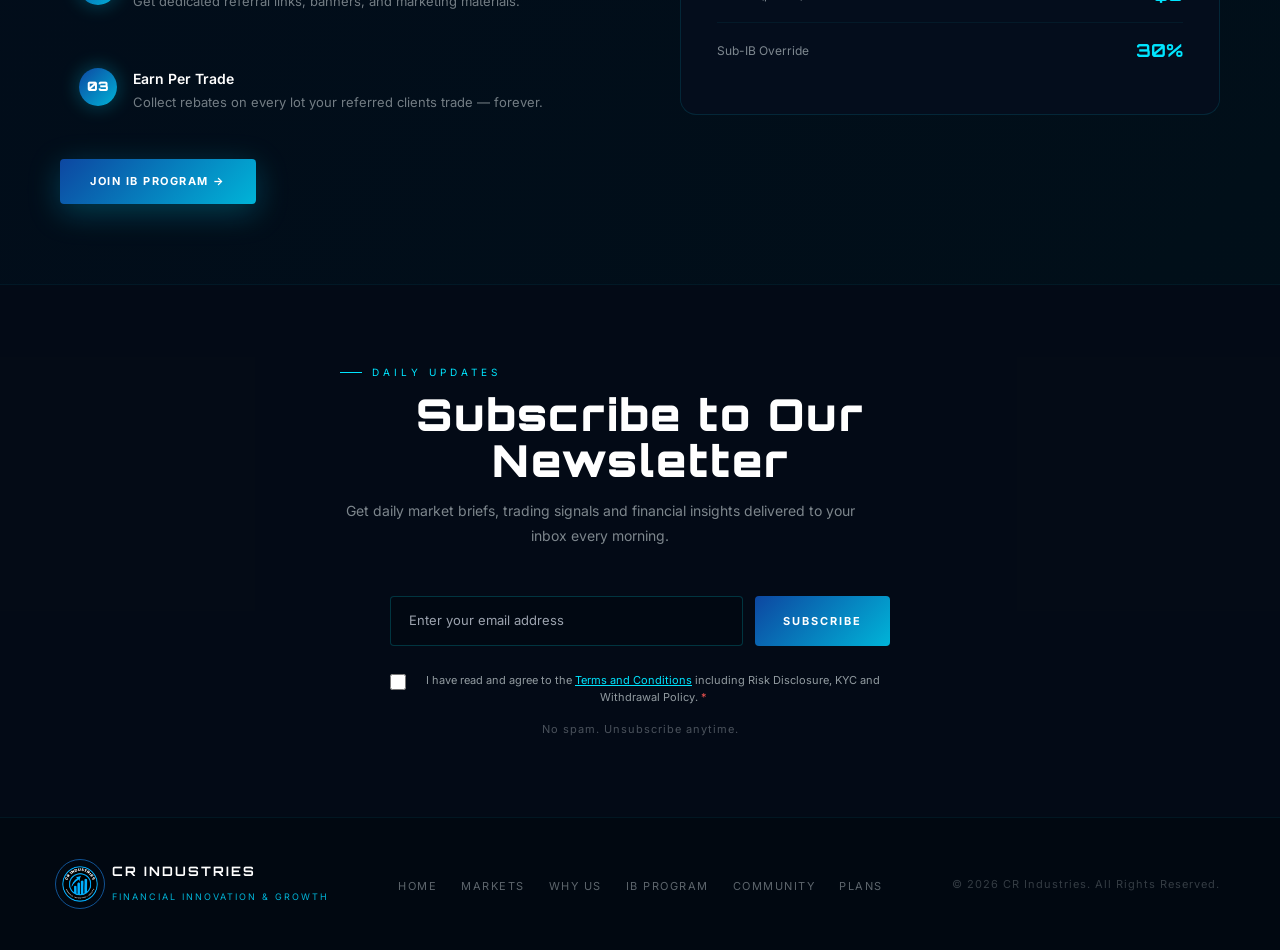
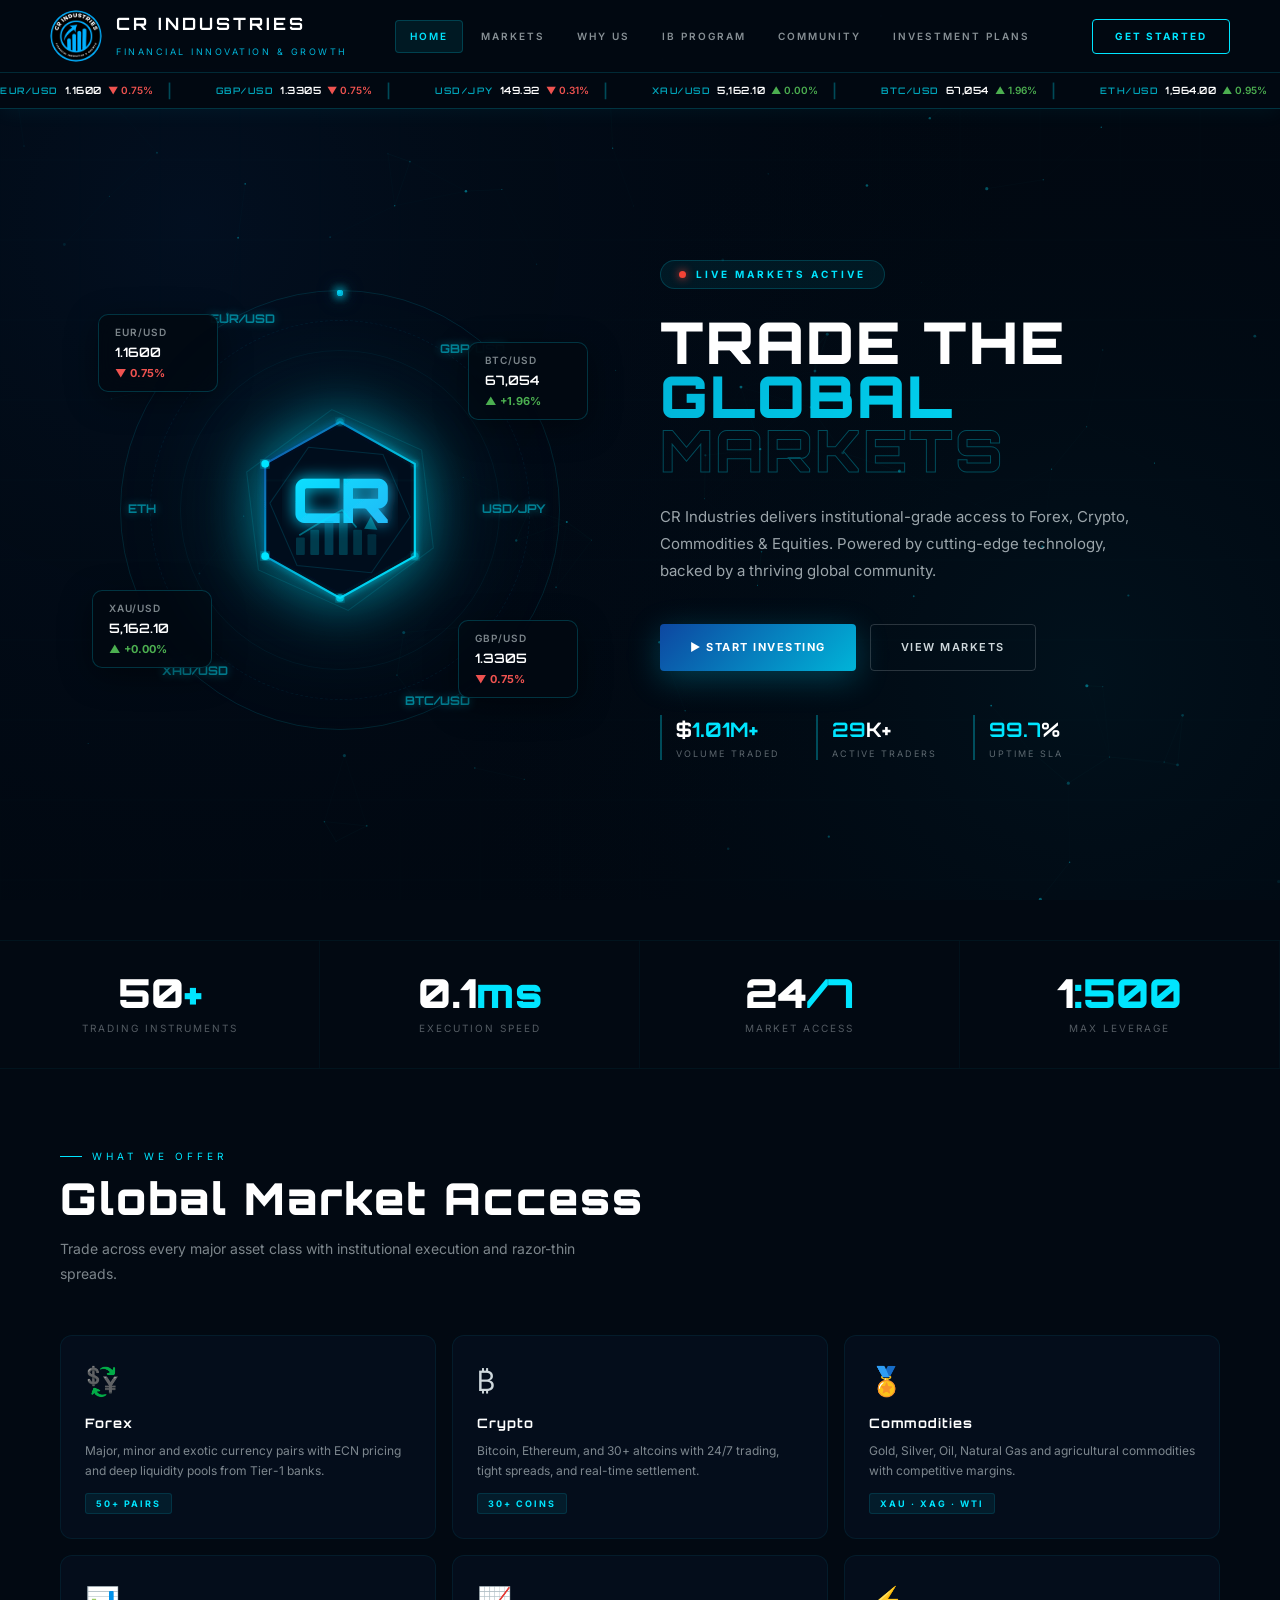
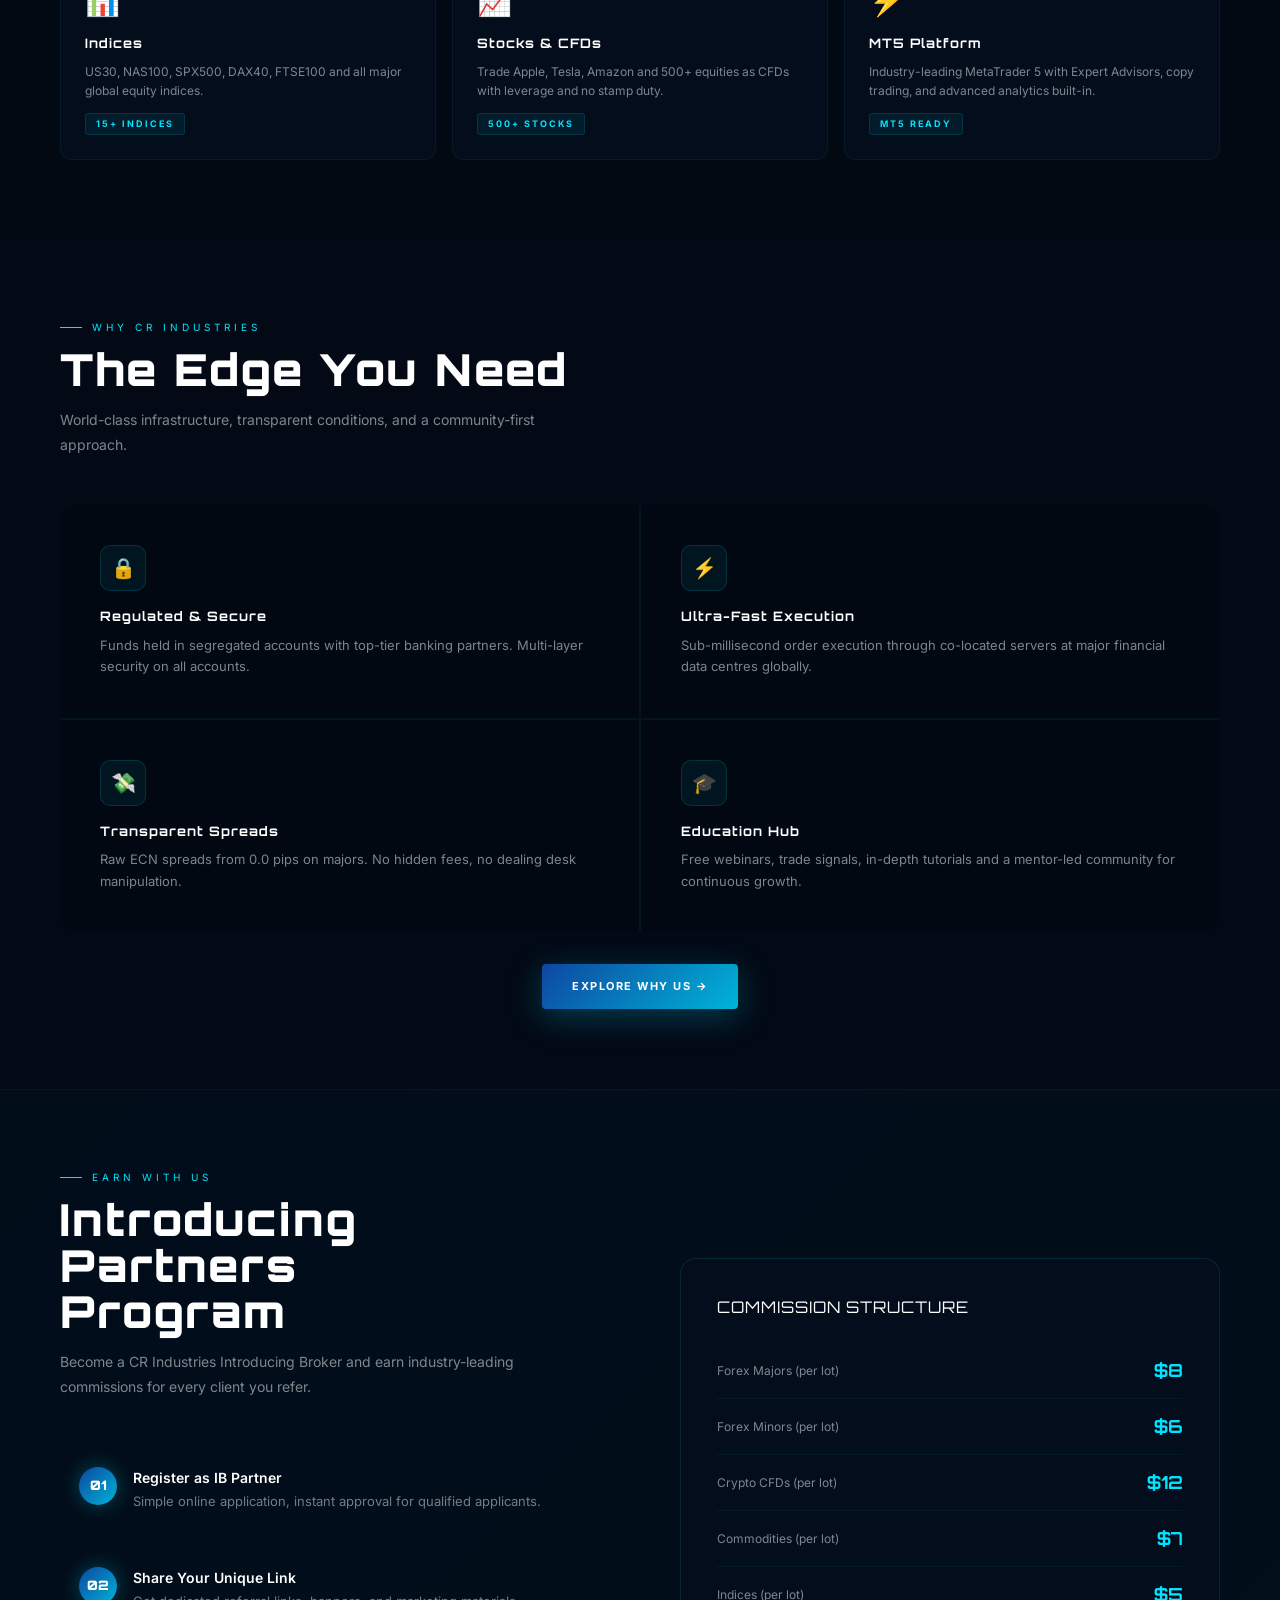
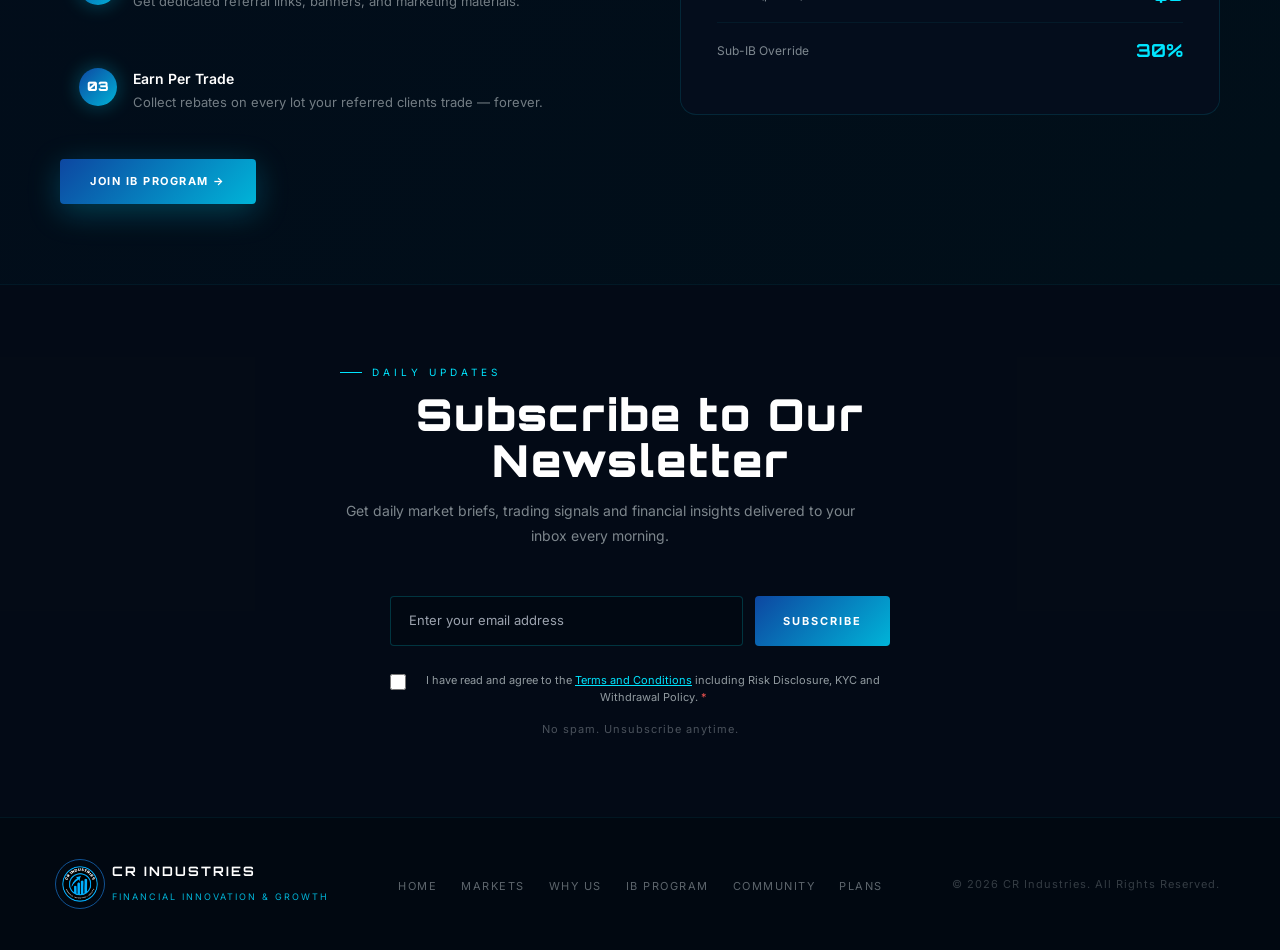
